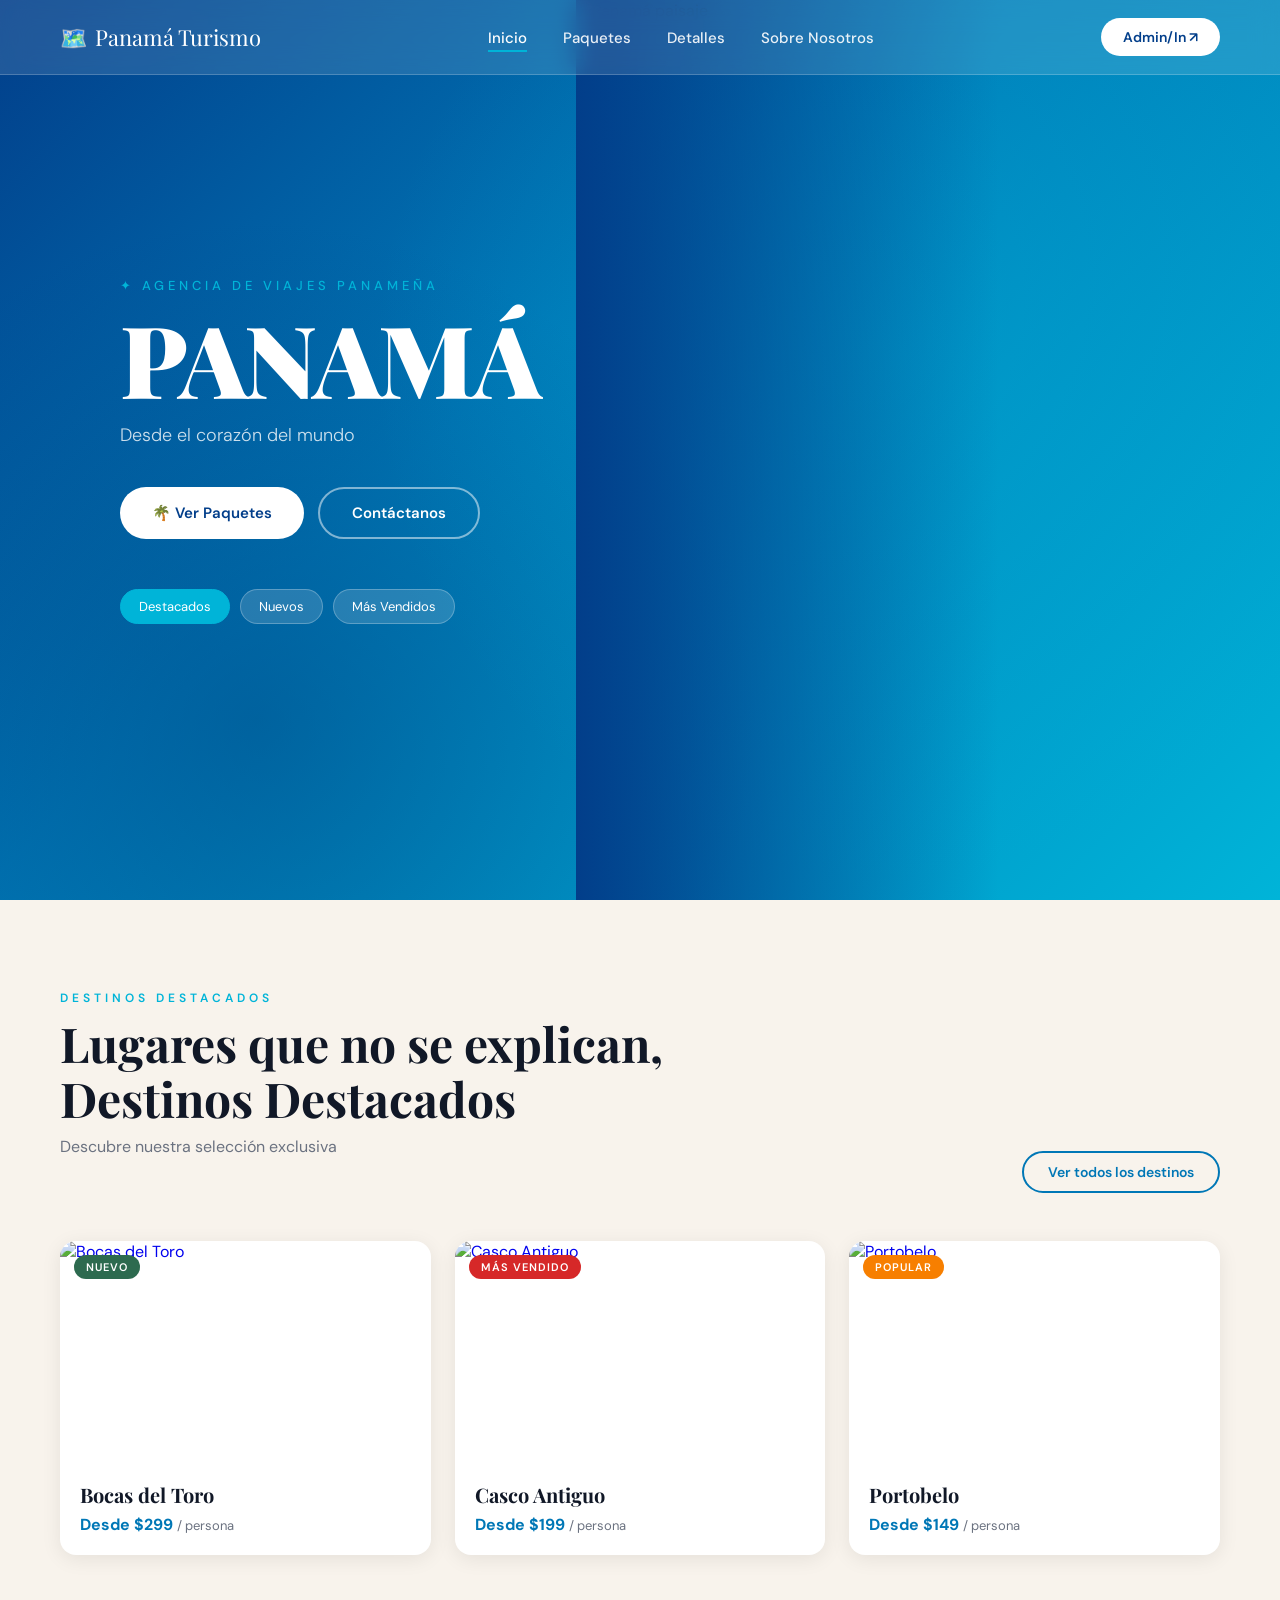
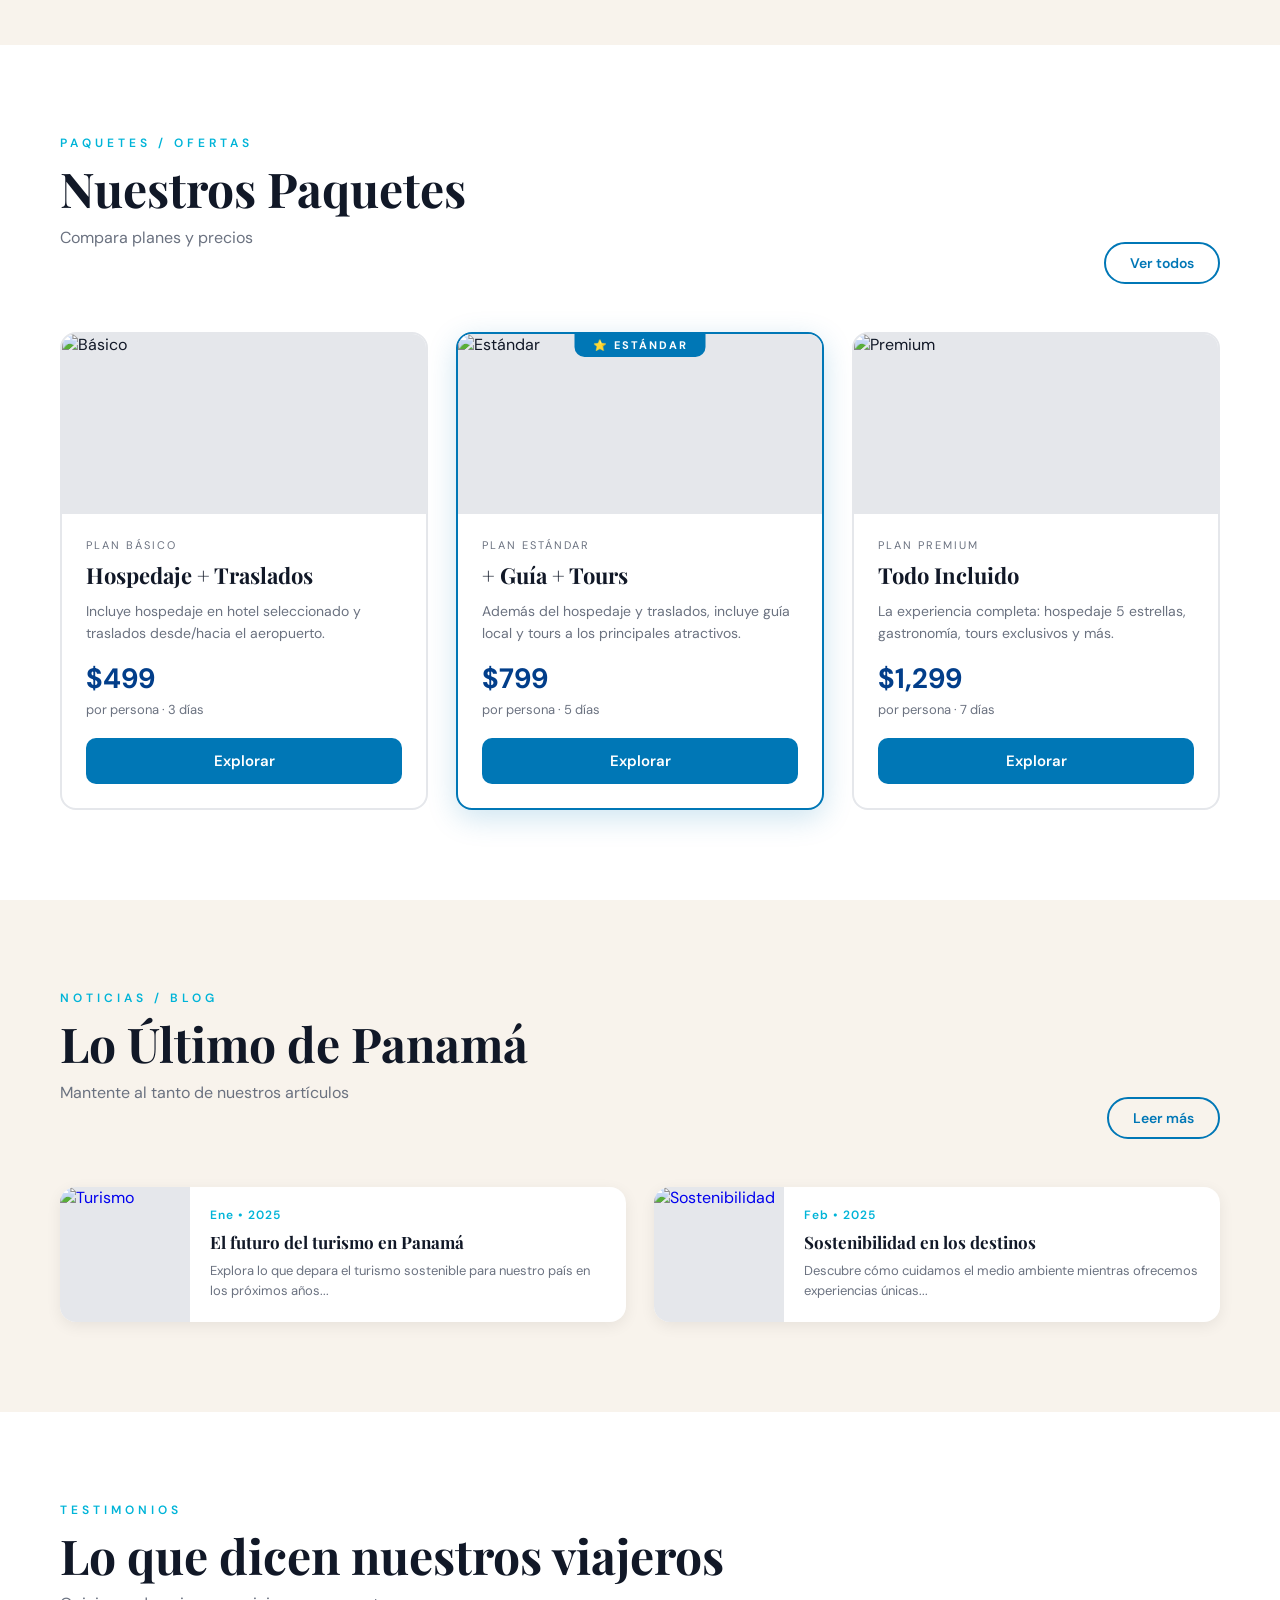
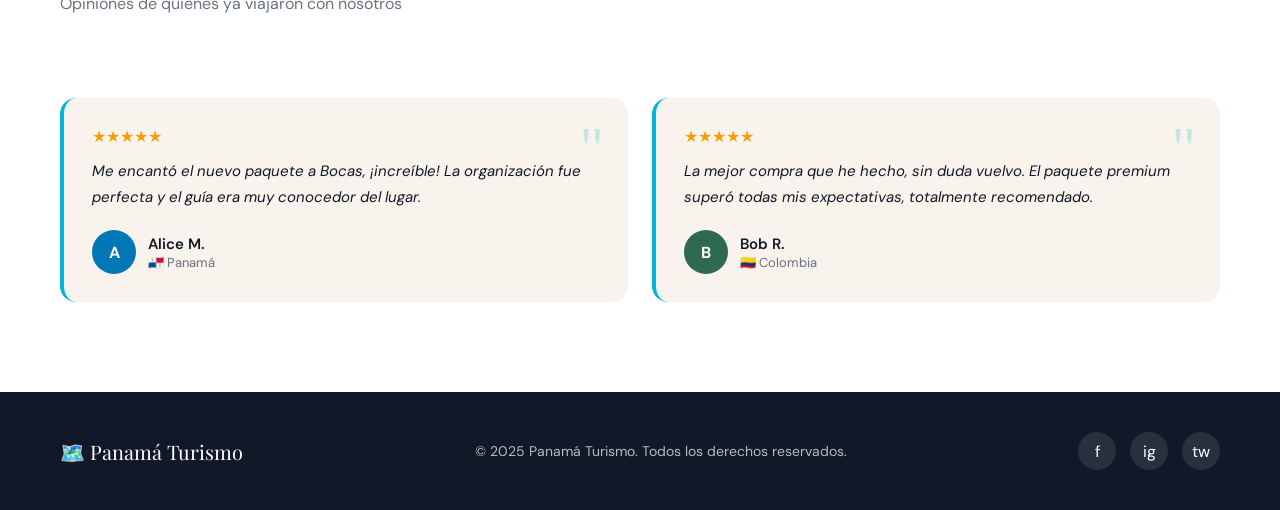
==== index.html @ c40d99a5 "Cambios en navbar, footer y estilos generales" ====
<!DOCTYPE html>
<html lang="es">
<head>
    <meta charset="UTF-8">
    <meta name="viewport" content="width=device-width, initial-scale=1.0">
    <title>Panamá Turismo – Desde el corazón del mundo</title>
   
    <link rel="preconnect" href="https://fonts.googleapis.com">
    <link href="https://fonts.googleapis.com/css2?family=Playfair+Display:wght@700;900&family=DM+Sans:wght@300;400;500;600&display=swap" rel="stylesheet">
    <link rel="stylesheet" href="css/index.css">
</head>
<body>

<!-- ══════════════ NAVBAR ══════════════ -->
<nav id="navbar">
    <a href="index.html" class="nav-logo">
        <span>🗺️</span> Panamá Turismo
    </a>
    <ul class="nav-links">
        <li><a href="index.html" class="active">Inicio</a></li>
        <li><a href="paquetes.html">Paquetes</a></li>
        <li><a href="detalle.html">Detalles</a></li>
        <li><a href="contacto.html">Sobre Nosotros</a></li>
    </ul>
    <a href="admin.html" class="nav-admin">Admin/In ↗</a>
</nav>

<!-- ══════════════ HERO ══════════════ -->
<section id="inicio">
    <div class="hero-bg"></div>
    <div class="hero-img-wrap">
        <img src="https://images.unsplash.com/photo-1506905925346-21bda4d32df4?w=1200&q=80" alt="Panamá paisaje">
    </div>
    <div class="hero-content">
        <p class="hero-eyebrow">✦ Agencia de viajes panameña</p>
        <h1 class="hero-title">PANAMÁ</h1>
        <p class="hero-subtitle">Desde el corazón del mundo</p>
        <div class="hero-btns">
            <a href="paquetes.html" class="btn-primary">🌴 Ver Paquetes</a>
            <a href="contacto.html" class="btn-outline">Contáctanos</a>
        </div>
        <div class="hero-tags">
            <span class="hero-tag active">Destacados</span>
            <span class="hero-tag">Nuevos</span>
            <span class="hero-tag">Más Vendidos</span>
        </div>
    </div>
</section>

<!-- ══════════════ DESTINOS DESTACADOS ══════════════ -->
<section id="destinos">
    <div class="section-header">
        <div>
            <p class="section-eyebrow">Destinos Destacados</p>
            <h2 class="section-title">Lugares que no se explican,<br>Destinos Destacados</h2>
            <p class="section-sub">Descubre nuestra selección exclusiva</p>
        </div>
        <a href="paquetes.html" class="btn-ver-todos">Ver todos los destinos</a>
    </div>
    <div class="destinos-grid">
        <a href="paquetes.html" class="destino-card">
            <div class="destino-img">
                <img src="https://images.unsplash.com/photo-1544735716-392fe2489ffa?w=600&q=80" alt="Bocas del Toro">
                <span class="destino-badge nuevo">Nuevo</span>
            </div>
            <div class="destino-info">
                <h3>Bocas del Toro</h3>
                <p class="destino-precio">Desde $299 <span>/ persona</span></p>
            </div>
        </a>
        <a href="paquetes.html" class="destino-card">
            <div class="destino-img">
                <img src="https://images.unsplash.com/photo-1504214208698-ea1916a2195a?w=600&q=80" alt="Casco Antiguo">
                <span class="destino-badge vendido">Más Vendido</span>
            </div>
            <div class="destino-info">
                <h3>Casco Antiguo</h3>
                <p class="destino-precio">Desde $199 <span>/ persona</span></p>
            </div>
        </a>
        <a href="paquetes.html" class="destino-card">
            <div class="destino-img">
                <img src="https://images.unsplash.com/photo-1519451241324-20b4ea2c4220?w=600&q=80" alt="Portobelo">
                <span class="destino-badge popular">Popular</span>
            </div>
            <div class="destino-info">
                <h3>Portobelo</h3>
                <p class="destino-precio">Desde $149 <span>/ persona</span></p>
            </div>
        </a>
    </div>
</section>

<!-- ══════════════ PAQUETES / OFERTAS ══════════════ -->
<section id="paquetes">
    <div class="section-header">
        <div>
            <p class="section-eyebrow">Paquetes / Ofertas</p>
            <h2 class="section-title">Nuestros Paquetes</h2>
            <p class="section-sub">Compara planes y precios</p>
        </div>
        <a href="paquetes.html" class="btn-ver-todos">Ver todos</a>
    </div>
    <div class="paquetes-grid">
        <div class="paquete-card">
            <div class="paquete-foto">
                <img src="https://images.unsplash.com/photo-1520250497591-112f2f40a3f4?w=600&q=80" alt="Básico">
            </div>
            <div class="paquete-body">
                <p class="paquete-tipo">Plan Básico</p>
                <h3 class="paquete-nombre">Hospedaje + Traslados</h3>
                <p class="paquete-desc">Incluye hospedaje en hotel seleccionado y traslados desde/hacia el aeropuerto.</p>
                <p class="paquete-precio">$499</p>
                <p class="paquete-precio-sub">por persona · 3 días</p>
                <a href="paquetes.html" class="btn-paquete">Explorar</a>
            </div>
        </div>
        <div class="paquete-card destacado">
            <span class="paquete-label">⭐ Estándar</span>
            <div class="paquete-foto">
                <img src="https://images.unsplash.com/photo-1551918120-9739cb430c6d?w=600&q=80" alt="Estándar">
            </div>
            <div class="paquete-body">
                <p class="paquete-tipo">Plan Estándar</p>
                <h3 class="paquete-nombre">+ Guía + Tours</h3>
                <p class="paquete-desc">Además del hospedaje y traslados, incluye guía local y tours a los principales atractivos.</p>
                <p class="paquete-precio">$799</p>
                <p class="paquete-precio-sub">por persona · 5 días</p>
                <a href="paquetes.html" class="btn-paquete">Explorar</a>
            </div>
        </div>
        <div class="paquete-card">
            <div class="paquete-foto">
                <img src="https://images.unsplash.com/photo-1566073771259-6a8506099945?w=600&q=80" alt="Premium">
            </div>
            <div class="paquete-body">
                <p class="paquete-tipo">Plan Premium</p>
                <h3 class="paquete-nombre">Todo Incluido</h3>
                <p class="paquete-desc">La experiencia completa: hospedaje 5 estrellas, gastronomía, tours exclusivos y más.</p>
                <p class="paquete-precio">$1,299</p>
                <p class="paquete-precio-sub">por persona · 7 días</p>
                <a href="paquetes.html" class="btn-paquete">Explorar</a>
            </div>
        </div>
    </div>
</section>

<!-- ══════════════ BLOG / NOTICIAS ══════════════ -->
<section id="blog">
    <div class="section-header">
        <div>
            <p class="section-eyebrow">Noticias / Blog</p>
            <h2 class="section-title">Lo Último de Panamá</h2>
            <p class="section-sub">Mantente al tanto de nuestros artículos</p>
        </div>
        <a href="#" class="btn-ver-todos">Leer más</a>
    </div>
    <div class="blog-grid">
        <a href="#" class="blog-card">
            <div class="blog-img">
                <img src="https://images.unsplash.com/photo-1488085061387-422e29b40080?w=300&q=80" alt="Turismo">
            </div>
            <div class="blog-body">
                <p class="blog-fecha">Ene • 2025</p>
                <h3 class="blog-titulo">El futuro del turismo en Panamá</h3>
                <p class="blog-extracto">Explora lo que depara el turismo sostenible para nuestro país en los próximos años...</p>
            </div>
        </a>
        <a href="#" class="blog-card">
            <div class="blog-img">
                <img src="https://images.unsplash.com/photo-1441974231531-c6227db76b6e?w=300&q=80" alt="Sostenibilidad">
            </div>
            <div class="blog-body">
                <p class="blog-fecha">Feb • 2025</p>
                <h3 class="blog-titulo">Sostenibilidad en los destinos</h3>
                <p class="blog-extracto">Descubre cómo cuidamos el medio ambiente mientras ofrecemos experiencias únicas...</p>
            </div>
        </a>
    </div>
</section>

<!-- ══════════════ TESTIMONIOS ══════════════ -->
<section id="testimonios">
    <div class="section-header">
        <div>
            <p class="section-eyebrow">Testimonios</p>
            <h2 class="section-title">Lo que dicen nuestros viajeros</h2>
            <p class="section-sub">Opiniones de quienes ya viajaron con nosotros</p>
        </div>
    </div>
    <div class="testi-grid">
        <div class="testi-card">
            <span class="testi-quote">"</span>
            <p class="testi-stars">★★★★★</p>
            <p class="testi-texto">Me encantó el nuevo paquete a Bocas, ¡increíble! La organización fue perfecta y el guía era muy conocedor del lugar.</p>
            <div class="testi-autor">
                <div class="testi-avatar">A</div>
                <div>
                    <p class="testi-nombre">Alice M.</p>
                    <p class="testi-pais">🇵🇦 Panamá</p>
                </div>
            </div>
        </div>
        <div class="testi-card">
            <span class="testi-quote">"</span>
            <p class="testi-stars">★★★★★</p>
            <p class="testi-texto">La mejor compra que he hecho, sin duda vuelvo. El paquete premium superó todas mis expectativas, totalmente recomendado.</p>
            <div class="testi-autor">
                <div class="testi-avatar" style="background:var(--verde)">B</div>
                <div>
                    <p class="testi-nombre">Bob R.</p>
                    <p class="testi-pais">🇨🇴 Colombia</p>
                </div>
            </div>
        </div>
    </div>
</section>

<!-- ══════════════ FOOTER ══════════════ -->
<footer>
    <div class="footer-logo">🗺️ Panamá Turismo</div>
    <p class="footer-copy">© 2025 Panamá Turismo. Todos los derechos reservados.</p>
    <div class="footer-social">
        <a href="#" title="Facebook">f</a>
        <a href="#" title="Instagram">ig</a>
        <a href="#" title="Twitter">tw</a>
    </div>
</footer>

<!-- JS al final del body -->
<script src="js/index.js"></script>

</body>
</html>
---- css/index.css ----
/* ═══════════════════════════════════════
   index.css — Estilos página principal
   Archivo: css/index.css
═══════════════════════════════════════ */

/* ── Variables globales ── */
:root {
    --azul:        #0077B6;
    --azul-oscuro: #023E8A;
    --turquesa:    #00B4D8;
    --arena:       #F8F3EC;
    --blanco:      #FFFFFF;
    --gris:        #6B7280;
    --negro:       #111827;
    --verde:       #2D6A4F;
}

/* ── Reset ── */
* {
    margin: 0;
    padding: 0;
    box-sizing: border-box;
}

html {
    scroll-behavior: smooth;
}

body {
    font-family: 'DM Sans', sans-serif;
    background: var(--blanco);
    color: var(--negro);
    overflow-x: hidden;
}

/* ════════════════════════════════
   NAVBAR
════════════════════════════════ */
nav {
    position: fixed;
    top: 0; left: 0; right: 0;
    z-index: 100;
    display: flex;
    align-items: center;
    justify-content: space-between;
    padding: 18px 60px;
    background: rgba(255, 255, 255, 0.12);
    backdrop-filter: blur(14px);
    -webkit-backdrop-filter: blur(14px);
    border-bottom: 1px solid rgba(255, 255, 255, 0.2);
    transition: background 0.3s, border-color 0.3s, box-shadow 0.3s;
}

nav.scrolled {
    background: rgba(255, 255, 255, 0.95);
    border-bottom: 1px solid #e5e7eb;
    box-shadow: 0 2px 20px rgba(0, 0, 0, 0.08);
}

nav.scrolled .nav-logo,
nav.scrolled .nav-links a {
    color: var(--negro);
}

nav.scrolled .nav-admin {
    background: var(--azul);
    color: white;
}

.nav-logo {
    font-family: 'Playfair Display', serif;
    font-size: 22px;
    color: white;
    text-decoration: none;
    display: flex;
    align-items: center;
    gap: 8px;
}

.nav-links {
    display: flex;
    gap: 36px;
    list-style: none;
}

.nav-links a {
    text-decoration: none;
    color: rgba(255, 255, 255, 0.9);
    font-size: 15px;
    font-weight: 500;
    transition: color 0.2s;
}

.nav-links a:hover {
    color: white;
}

.nav-links a.active {
    color: white;
    border-bottom: 2px solid var(--turquesa);
    padding-bottom: 2px;
}

.nav-admin {
    background: white;
    color: var(--azul-oscuro);
    border: none;
    padding: 10px 22px;
    border-radius: 25px;
    font-size: 14px;
    font-weight: 600;
    cursor: pointer;
    transition: all 0.3s;
    text-decoration: none;
    display: flex;
    align-items: center;
    gap: 6px;
}

.nav-admin:hover {
    background: var(--turquesa);
    color: white;
    transform: translateY(-1px);
}

/* ════════════════════════════════
   HERO
════════════════════════════════ */
#inicio {
    position: relative;
    min-height: 100vh;
    display: flex;
    align-items: center;
    overflow: hidden;
}

.hero-bg {
    position: absolute;
    inset: 0;
    background: linear-gradient(135deg, #023E8A 0%, #0077B6 40%, #00B4D8 100%);
}

.hero-bg::after {
    content: '';
    position: absolute;
    inset: 0;
    background-image:
        radial-gradient(circle at 70% 40%, rgba(0, 180, 216, 0.3) 0%, transparent 50%),
        radial-gradient(circle at 20% 80%, rgba(0, 60, 120, 0.4) 0%, transparent 40%);
}

.hero-img-wrap {
    position: absolute;
    right: 0; top: 0; bottom: 0;
    width: 55%;
    overflow: hidden;
}

.hero-img-wrap img {
    width: 100%;
    height: 100%;
    object-fit: cover;
    opacity: 0.55;
}

.hero-img-wrap::before {
    content: '';
    position: absolute;
    inset: 0;
    background: linear-gradient(to right, #023E8A 0%, transparent 60%);
    z-index: 1;
}

.hero-content {
    position: relative;
    z-index: 2;
    padding: 0 60px;
    max-width: 600px;
    animation: fadeUp 0.9s ease both;
}

@keyframes fadeUp {
    from { opacity: 0; transform: translateY(30px); }
    to   { opacity: 1; transform: translateY(0); }
}

.hero-eyebrow {
    font-size: 13px;
    letter-spacing: 4px;
    text-transform: uppercase;
    color: var(--turquesa);
    margin-bottom: 16px;
    font-weight: 500;
}

.hero-title {
    font-family: 'Playfair Display', serif;
    font-size: clamp(64px, 8vw, 100px);
    font-weight: 900;
    color: white;
    line-height: 0.95;
    margin-bottom: 18px;
    letter-spacing: -2px;
}

.hero-subtitle {
    font-size: 18px;
    color: rgba(255, 255, 255, 0.8);
    margin-bottom: 40px;
    font-weight: 300;
}

.hero-btns {
    display: flex;
    gap: 14px;
    flex-wrap: wrap;
    margin-bottom: 50px;
}

.btn-primary {
    background: white;
    color: var(--azul-oscuro);
    padding: 14px 32px;
    border-radius: 30px;
    font-size: 15px;
    font-weight: 600;
    text-decoration: none;
    border: none;
    cursor: pointer;
    transition: all 0.3s;
    display: inline-flex;
    align-items: center;
    gap: 8px;
}

.btn-primary:hover {
    background: var(--turquesa);
    color: white;
    transform: translateY(-2px);
    box-shadow: 0 8px 25px rgba(0, 180, 216, 0.4);
}

.btn-outline {
    background: transparent;
    color: white;
    padding: 14px 32px;
    border-radius: 30px;
    font-size: 15px;
    font-weight: 600;
    text-decoration: none;
    border: 2px solid rgba(255, 255, 255, 0.5);
    cursor: pointer;
    transition: all 0.3s;
}

.btn-outline:hover {
    border-color: white;
    background: rgba(255, 255, 255, 0.1);
}

.hero-tags {
    display: flex;
    gap: 10px;
    flex-wrap: wrap;
}

.hero-tag {
    background: rgba(255, 255, 255, 0.15);
    border: 1px solid rgba(255, 255, 255, 0.25);
    color: white;
    padding: 8px 18px;
    border-radius: 20px;
    font-size: 13px;
    cursor: pointer;
    transition: all 0.2s;
    backdrop-filter: blur(6px);
}

.hero-tag:hover,
.hero-tag.active {
    background: var(--turquesa);
    border-color: var(--turquesa);
}

/* ════════════════════════════════
   SECCIONES — ESTILOS COMUNES
════════════════════════════════ */
section {
    padding: 90px 60px;
}

.section-eyebrow {
    font-size: 12px;
    letter-spacing: 4px;
    text-transform: uppercase;
    color: var(--turquesa);
    font-weight: 600;
    margin-bottom: 10px;
}

.section-title {
    font-family: 'Playfair Display', serif;
    font-size: clamp(32px, 4vw, 48px);
    font-weight: 700;
    color: var(--negro);
    margin-bottom: 10px;
    line-height: 1.15;
}

.section-sub {
    color: var(--gris);
    font-size: 16px;
    margin-bottom: 36px;
}

.section-header {
    display: flex;
    align-items: flex-end;
    justify-content: space-between;
    margin-bottom: 48px;
}

.btn-ver-todos {
    background: transparent;
    border: 2px solid var(--azul);
    color: var(--azul);
    padding: 10px 24px;
    border-radius: 25px;
    font-size: 14px;
    font-weight: 600;
    cursor: pointer;
    text-decoration: none;
    transition: all 0.3s;
    white-space: nowrap;
}

.btn-ver-todos:hover {
    background: var(--azul);
    color: white;
}

/* ════════════════════════════════
   DESTINOS DESTACADOS
════════════════════════════════ */
#destinos {
    background: var(--arena);
}

.destinos-grid {
    display: grid;
    grid-template-columns: repeat(3, 1fr);
    gap: 24px;
}

.destino-card {
    border-radius: 16px;
    overflow: hidden;
    background: white;
    box-shadow: 0 4px 20px rgba(0, 0, 0, 0.08);
    transition: transform 0.3s, box-shadow 0.3s;
    cursor: pointer;
    text-decoration: none;
    display: block;
}

.destino-card:hover {
    transform: translateY(-8px);
    box-shadow: 0 16px 40px rgba(0, 0, 0, 0.15);
}

.destino-img {
    position: relative;
    height: 220px;
    overflow: hidden;
}

.destino-img img {
    width: 100%;
    height: 100%;
    object-fit: cover;
    transition: transform 0.4s;
}

.destino-card:hover .destino-img img {
    transform: scale(1.08);
}

.destino-badge {
    position: absolute;
    top: 14px; left: 14px;
    color: white;
    font-size: 11px;
    font-weight: 600;
    padding: 5px 12px;
    border-radius: 20px;
    letter-spacing: 1px;
    text-transform: uppercase;
}

.destino-badge.nuevo   { background: var(--verde); }
.destino-badge.vendido { background: #D62828; }
.destino-badge.popular { background: #F77F00; }

.destino-info {
    padding: 20px;
}

.destino-info h3 {
    font-family: 'Playfair Display', serif;
    font-size: 20px;
    color: var(--negro);
    margin-bottom: 6px;
}

.destino-precio {
    color: var(--azul);
    font-weight: 700;
    font-size: 16px;
}

.destino-precio span {
    color: var(--gris);
    font-weight: 400;
    font-size: 13px;
}

/* ════════════════════════════════
   PAQUETES / OFERTAS
════════════════════════════════ */
#paquetes {
    background: white;
}

.paquetes-grid {
    display: grid;
    grid-template-columns: repeat(3, 1fr);
    gap: 28px;
}

.paquete-card {
    border-radius: 16px;
    overflow: hidden;
    border: 2px solid #e5e7eb;
    transition: all 0.3s;
    cursor: pointer;
    position: relative;
}

.paquete-card:hover {
    border-color: var(--turquesa);
    box-shadow: 0 12px 35px rgba(0, 119, 182, 0.15);
    transform: translateY(-4px);
}

.paquete-card.destacado {
    border-color: var(--azul);
    box-shadow: 0 8px 30px rgba(0, 119, 182, 0.2);
}

.paquete-label {
    position: absolute;
    top: -1px; left: 50%;
    transform: translateX(-50%);
    background: var(--azul);
    color: white;
    font-size: 11px;
    font-weight: 700;
    letter-spacing: 2px;
    text-transform: uppercase;
    padding: 5px 18px;
    border-radius: 0 0 10px 10px;
}

.paquete-foto {
    height: 180px;
    overflow: hidden;
    background: #e5e7eb;
}

.paquete-foto img {
    width: 100%;
    height: 100%;
    object-fit: cover;
}

.paquete-body {
    padding: 24px;
}

.paquete-tipo {
    font-size: 11px;
    letter-spacing: 2px;
    text-transform: uppercase;
    color: var(--gris);
    margin-bottom: 8px;
}

.paquete-nombre {
    font-family: 'Playfair Display', serif;
    font-size: 22px;
    margin-bottom: 10px;
}

.paquete-desc {
    font-size: 14px;
    color: var(--gris);
    line-height: 1.6;
    margin-bottom: 16px;
}

.paquete-precio {
    font-size: 28px;
    font-weight: 700;
    color: var(--azul-oscuro);
    margin-bottom: 4px;
}

.paquete-precio-sub {
    font-size: 13px;
    color: var(--gris);
    margin-bottom: 20px;
}

.btn-paquete {
    width: 100%;
    padding: 13px;
    background: var(--azul);
    color: white;
    border: none;
    border-radius: 10px;
    font-size: 15px;
    font-weight: 600;
    cursor: pointer;
    transition: background 0.3s;
    text-decoration: none;
    display: block;
    text-align: center;
}

.btn-paquete:hover {
    background: var(--azul-oscuro);
}

/* ════════════════════════════════
   BLOG / NOTICIAS
════════════════════════════════ */
#blog {
    background: var(--arena);
}

.blog-grid {
    display: grid;
    grid-template-columns: 1fr 1fr;
    gap: 28px;
}

.blog-card {
    background: white;
    border-radius: 16px;
    overflow: hidden;
    display: flex;
    box-shadow: 0 4px 15px rgba(0, 0, 0, 0.07);
    transition: transform 0.3s, box-shadow 0.3s;
    cursor: pointer;
    text-decoration: none;
}

.blog-card:hover {
    transform: translateY(-5px);
    box-shadow: 0 12px 30px rgba(0, 0, 0, 0.12);
}

.blog-img {
    width: 130px;
    flex-shrink: 0;
    background: #e5e7eb;
    overflow: hidden;
}

.blog-img img {
    width: 100%;
    height: 100%;
    object-fit: cover;
}

.blog-body {
    padding: 20px;
}

.blog-fecha {
    font-size: 12px;
    color: var(--turquesa);
    font-weight: 600;
    letter-spacing: 1px;
    margin-bottom: 8px;
}

.blog-titulo {
    font-family: 'Playfair Display', serif;
    font-size: 17px;
    color: var(--negro);
    margin-bottom: 8px;
    line-height: 1.3;
}

.blog-extracto {
    font-size: 13px;
    color: var(--gris);
    line-height: 1.6;
}

/* ════════════════════════════════
   TESTIMONIOS
════════════════════════════════ */
#testimonios {
    background: white;
}

.testi-grid {
    display: grid;
    grid-template-columns: 1fr 1fr;
    gap: 24px;
}

.testi-card {
    background: var(--arena);
    border-radius: 16px;
    padding: 28px;
    position: relative;
    border-left: 4px solid var(--turquesa);
}

.testi-quote {
    position: absolute;
    top: 20px; right: 24px;
    font-size: 60px;
    color: var(--turquesa);
    opacity: 0.2;
    font-family: Georgia, serif;
    line-height: 1;
}

.testi-stars {
    color: #F59E0B;
    font-size: 16px;
    margin-bottom: 12px;
}

.testi-texto {
    font-size: 15px;
    color: var(--negro);
    line-height: 1.7;
    margin-bottom: 20px;
    font-style: italic;
}

.testi-autor {
    display: flex;
    align-items: center;
    gap: 12px;
}

.testi-avatar {
    width: 44px;
    height: 44px;
    border-radius: 50%;
    background: var(--azul);
    color: white;
    display: flex;
    align-items: center;
    justify-content: center;
    font-weight: 700;
    font-size: 16px;
    flex-shrink: 0;
}

.testi-nombre {
    font-weight: 600;
    font-size: 15px;
}

.testi-pais {
    font-size: 13px;
    color: var(--gris);
}

/* ════════════════════════════════
   FOOTER
════════════════════════════════ */
footer {
    background: var(--negro);
    color: rgba(255, 255, 255, 0.7);
    padding: 40px 60px;
    display: flex;
    align-items: center;
    justify-content: space-between;
}

.footer-logo {
    font-family: 'Playfair Display', serif;
    font-size: 20px;
    color: white;
}

.footer-copy {
    font-size: 14px;
}

.footer-social {
    display: flex;
    gap: 14px;
}

.footer-social a {
    width: 38px;
    height: 38px;
    border-radius: 50%;
    background: rgba(255, 255, 255, 0.1);
    color: white;
    display: flex;
    align-items: center;
    justify-content: center;
    text-decoration: none;
    font-size: 16px;
    transition: background 0.3s;
}

.footer-social a:hover {
    background: var(--turquesa);
}

/* ════════════════════════════════
   RESPONSIVE — MÓVIL
════════════════════════════════ */
@media (max-width: 900px) {
    nav { padding: 16px 24px; }
    .nav-links { display: none; }
    section { padding: 60px 24px; }
    .hero-content { padding: 0 24px; }
    .hero-img-wrap { width: 100%; opacity: 0.3; }
    .destinos-grid,
    .paquetes-grid,
    .testi-grid { grid-template-columns: 1fr; }
    .blog-grid { grid-template-columns: 1fr; }
    .section-header { flex-direction: column; align-items: flex-start; gap: 16px; }
    footer { flex-direction: column; gap: 20px; text-align: center; }
}
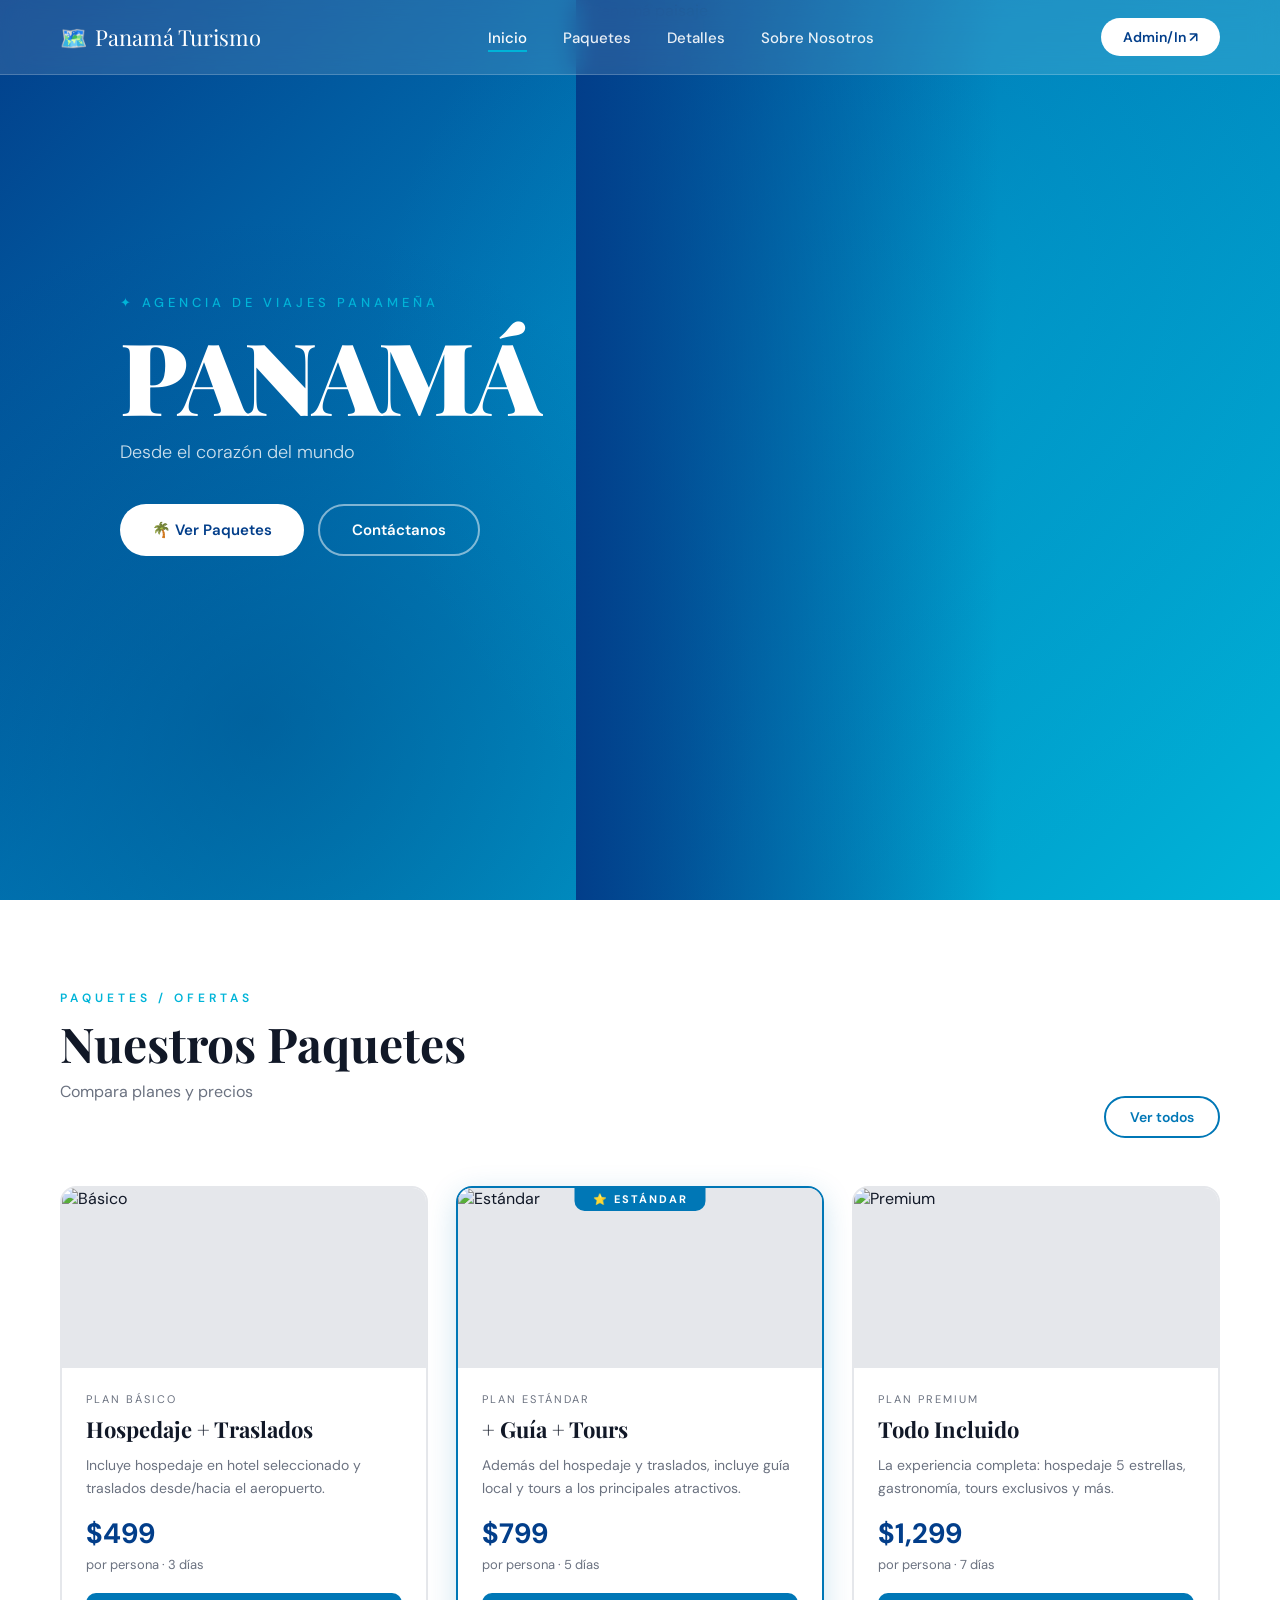
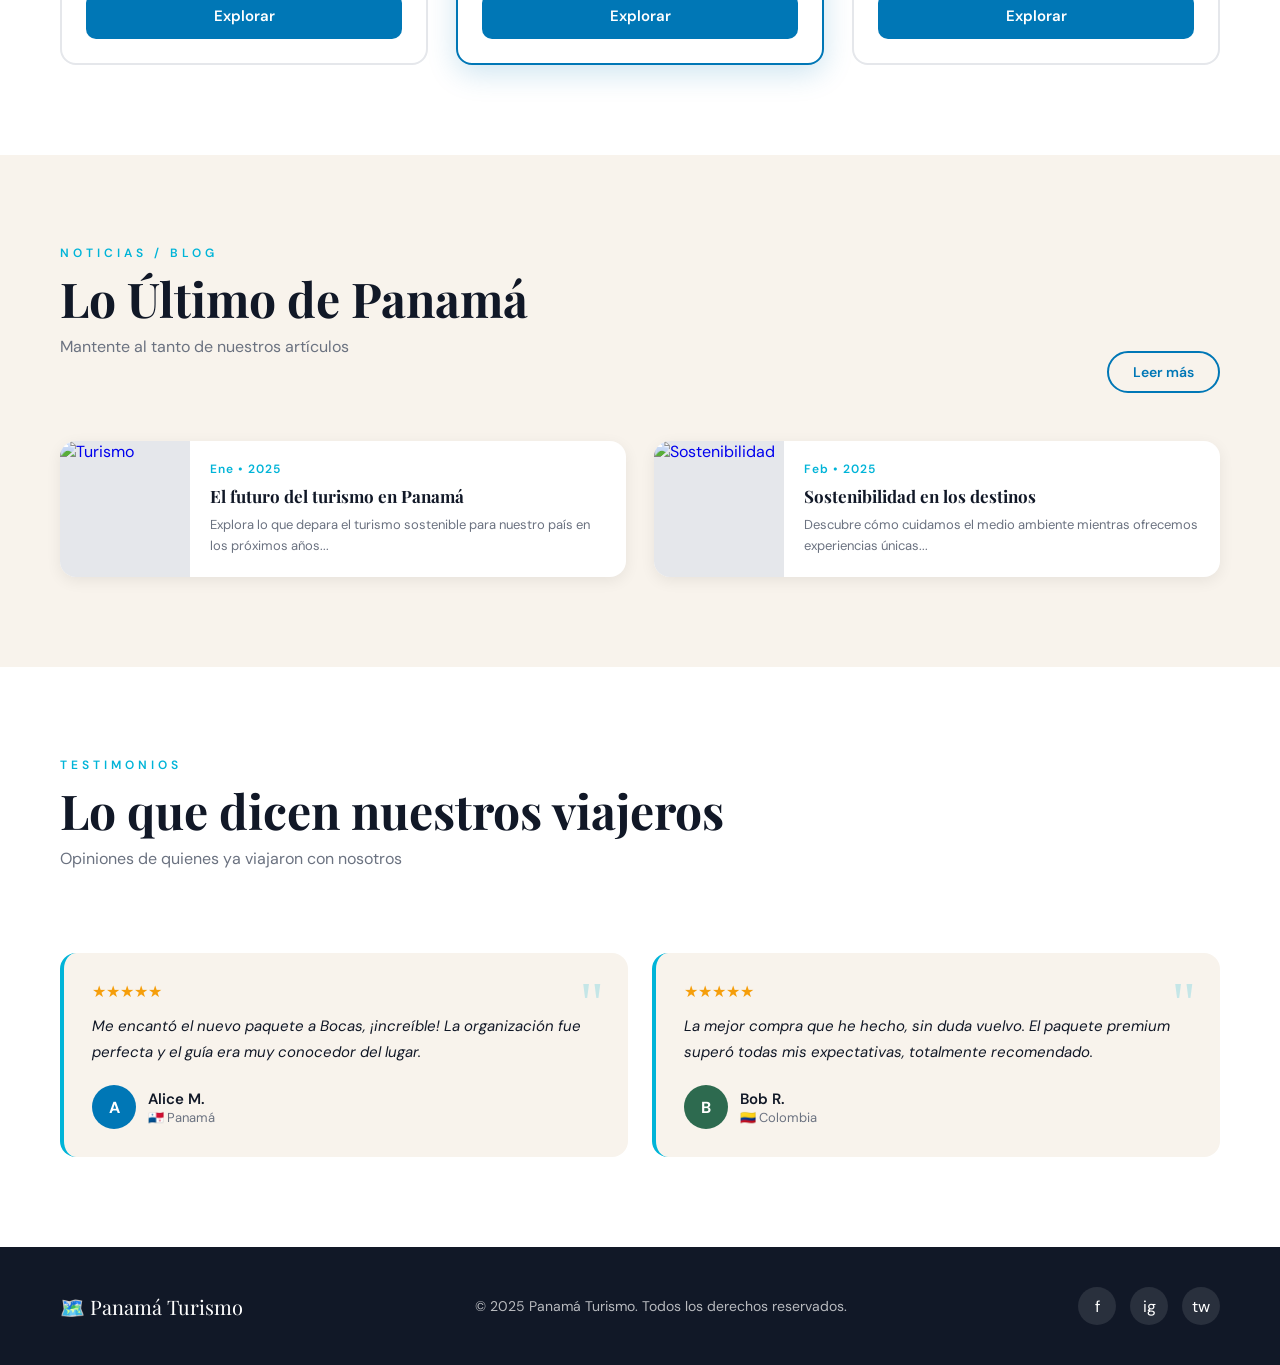
==== commit 97a3f9c9: "Agregué los nav y quite en el index lo de dest" ====
--- a/index.html
+++ b/index.html
@@ -39,55 +39,6 @@
             <a href="paquetes.html" class="btn-primary">🌴 Ver Paquetes</a>
             <a href="contacto.html" class="btn-outline">Contáctanos</a>
         </div>
-        <div class="hero-tags">
-            <span class="hero-tag active">Destacados</span>
-            <span class="hero-tag">Nuevos</span>
-            <span class="hero-tag">Más Vendidos</span>
-        </div>
-    </div>
-</section>
-
-<!-- ══════════════ DESTINOS DESTACADOS ══════════════ -->
-<section id="destinos">
-    <div class="section-header">
-        <div>
-            <p class="section-eyebrow">Destinos Destacados</p>
-            <h2 class="section-title">Lugares que no se explican,<br>Destinos Destacados</h2>
-            <p class="section-sub">Descubre nuestra selección exclusiva</p>
-        </div>
-        <a href="paquetes.html" class="btn-ver-todos">Ver todos los destinos</a>
-    </div>
-    <div class="destinos-grid">
-        <a href="paquetes.html" class="destino-card">
-            <div class="destino-img">
-                <img src="https://images.unsplash.com/photo-1544735716-392fe2489ffa?w=600&q=80" alt="Bocas del Toro">
-                <span class="destino-badge nuevo">Nuevo</span>
-            </div>
-            <div class="destino-info">
-                <h3>Bocas del Toro</h3>
-                <p class="destino-precio">Desde $299 <span>/ persona</span></p>
-            </div>
-        </a>
-        <a href="paquetes.html" class="destino-card">
-            <div class="destino-img">
-                <img src="https://images.unsplash.com/photo-1504214208698-ea1916a2195a?w=600&q=80" alt="Casco Antiguo">
-                <span class="destino-badge vendido">Más Vendido</span>
-            </div>
-            <div class="destino-info">
-                <h3>Casco Antiguo</h3>
-                <p class="destino-precio">Desde $199 <span>/ persona</span></p>
-            </div>
-        </a>
-        <a href="paquetes.html" class="destino-card">
-            <div class="destino-img">
-                <img src="https://images.unsplash.com/photo-1519451241324-20b4ea2c4220?w=600&q=80" alt="Portobelo">
-                <span class="destino-badge popular">Popular</span>
-            </div>
-            <div class="destino-info">
-                <h3>Portobelo</h3>
-                <p class="destino-precio">Desde $149 <span>/ persona</span></p>
-            </div>
-        </a>
     </div>
 </section>
 
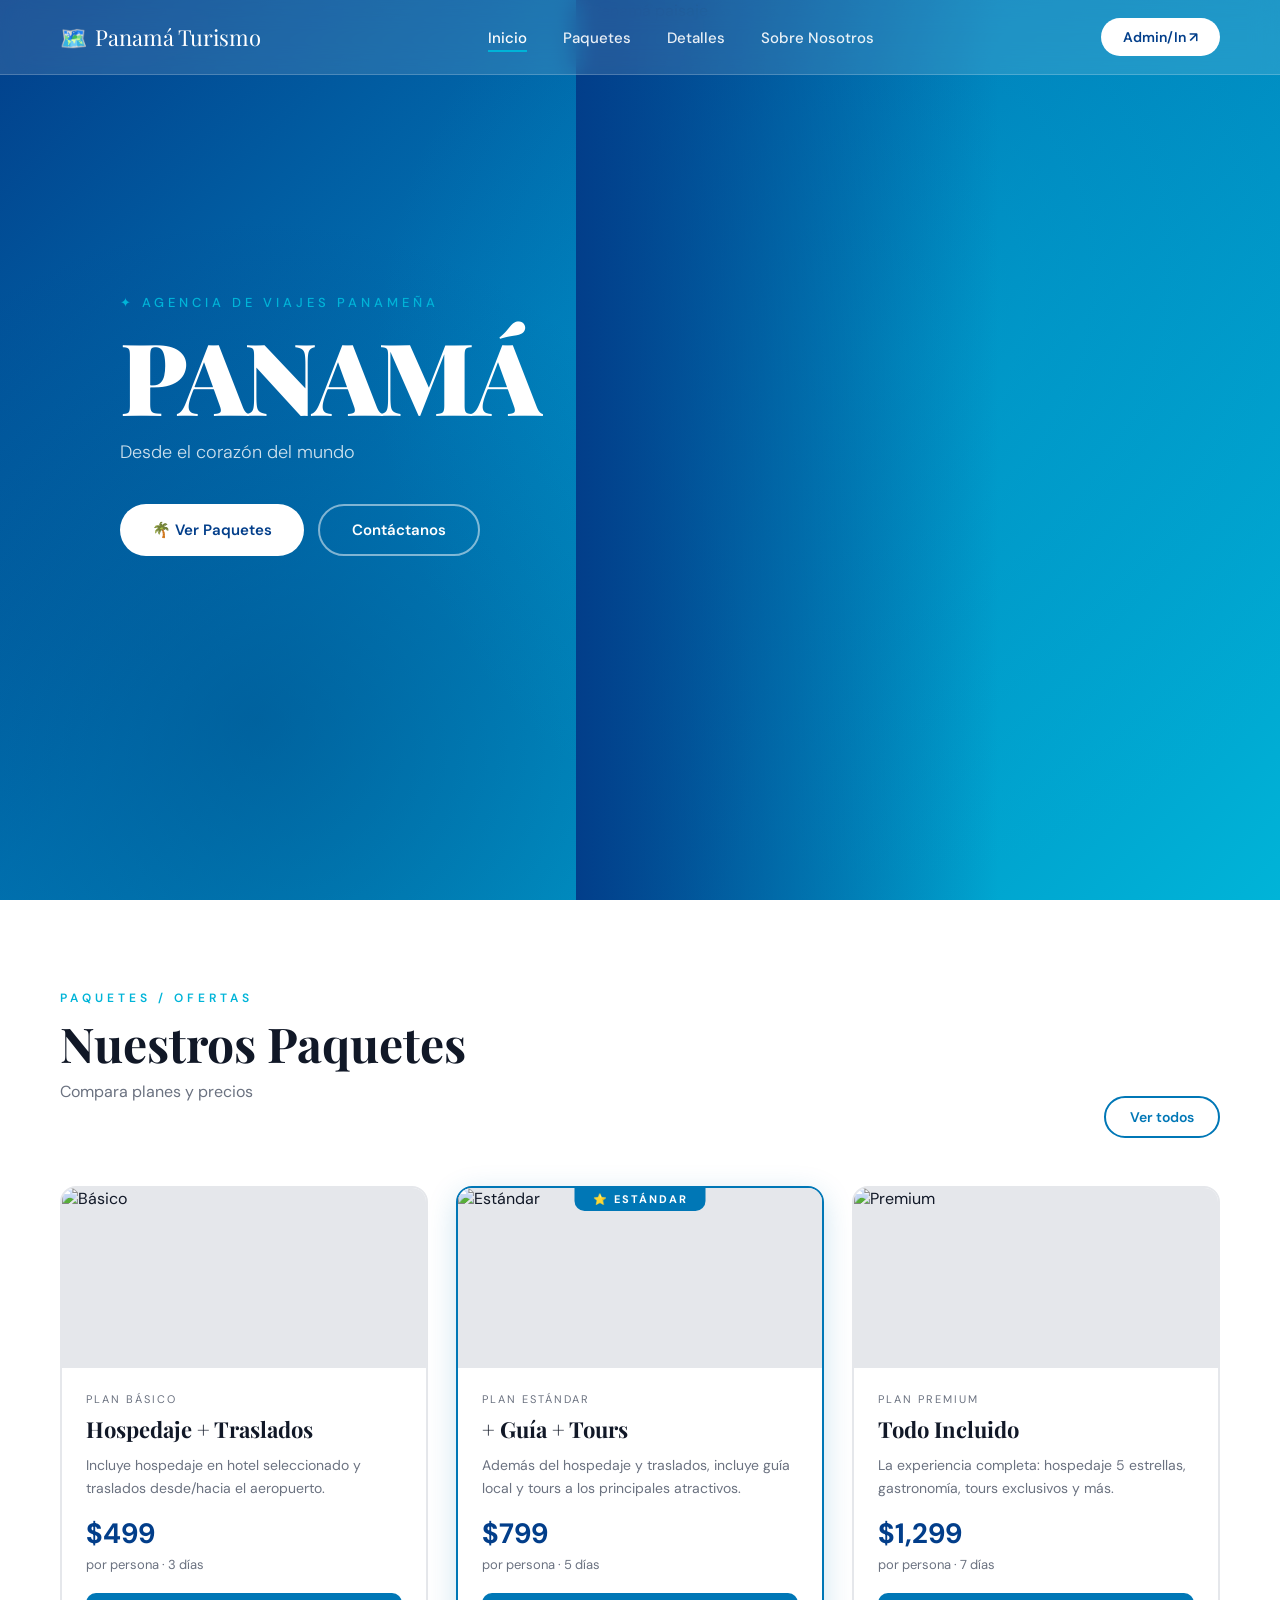
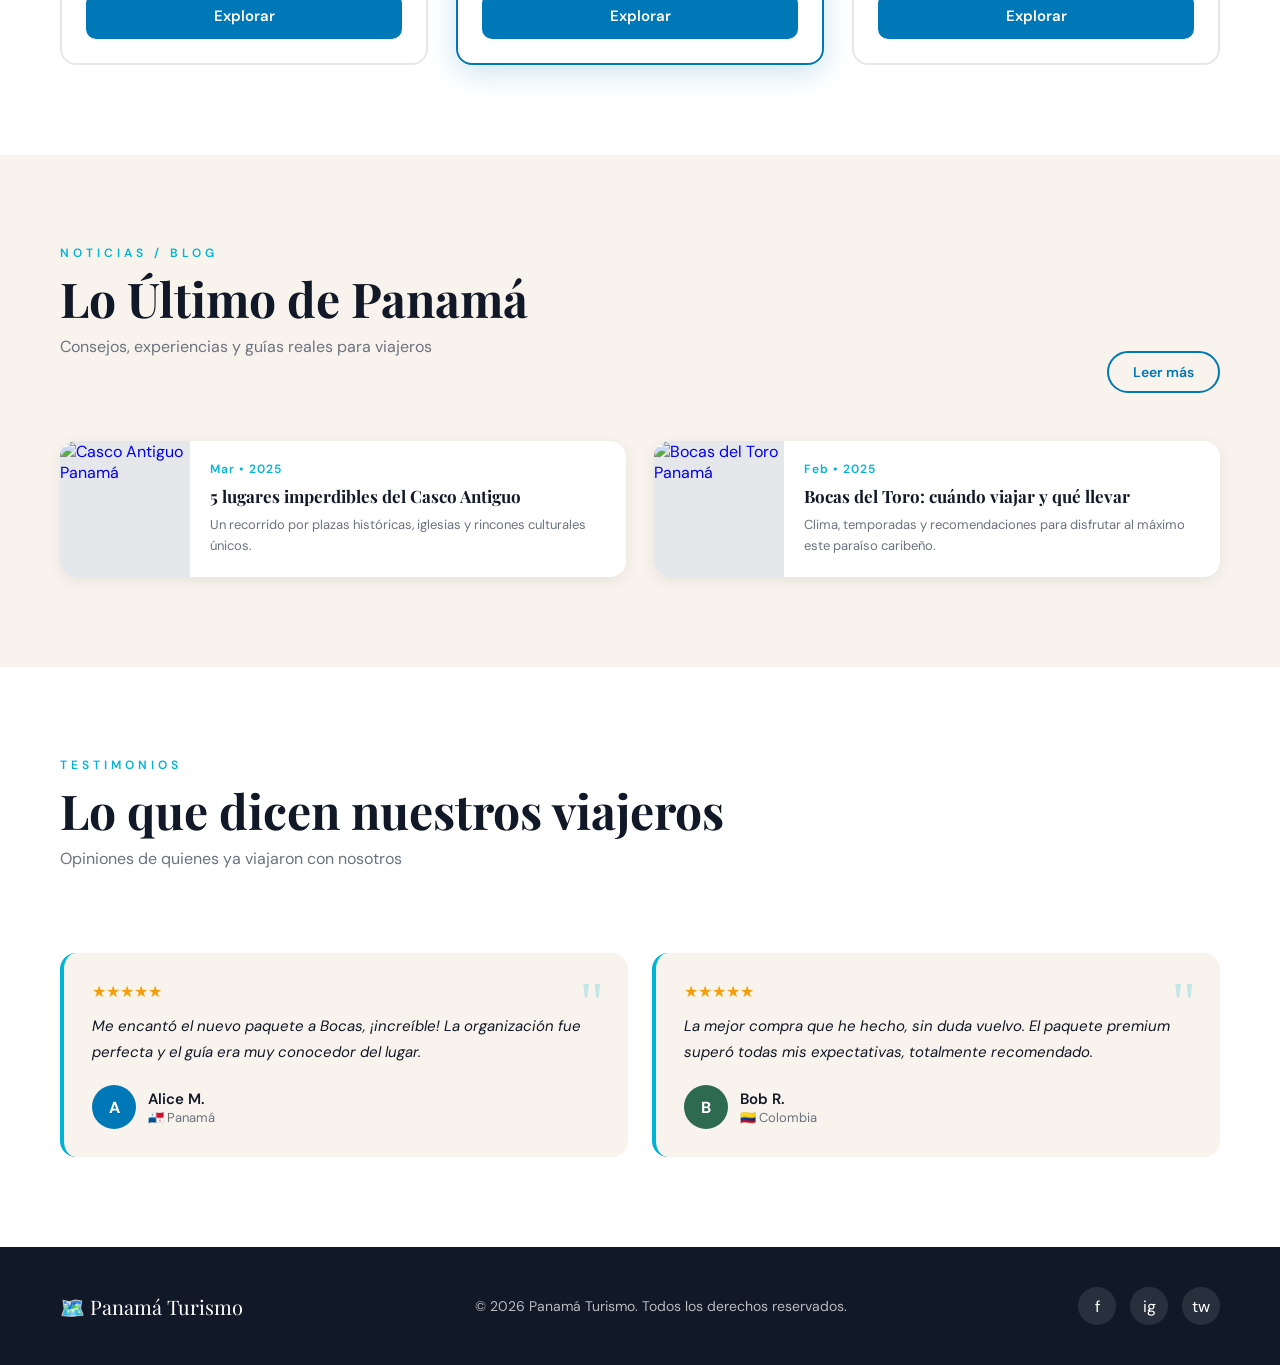
==== commit e14e7f62: "Cambios de cosas innecesarias" ====
--- a/index.html
+++ b/index.html
@@ -102,31 +102,52 @@
         <div>
             <p class="section-eyebrow">Noticias / Blog</p>
             <h2 class="section-title">Lo Último de Panamá</h2>
-            <p class="section-sub">Mantente al tanto de nuestros artículos</p>
-        </div>
-        <a href="#" class="btn-ver-todos">Leer más</a>
-    </div>
+            <p class="section-sub">Consejos, experiencias y guías reales para viajeros</p>
+        </div>
+        <a href="https://www.visitpanama.com/blog/"
+           class="btn-ver-todos"
+           target="_blank"
+           rel="noopener noreferrer">
+           Leer más
+        </a>
+    </div>
+
     <div class="blog-grid">
-        <a href="#" class="blog-card">
+
+        <a href="https://www.visitpanama.com/destinations/panama-city/casco-antiguo/"
+           class="blog-card"
+           target="_blank"
+           rel="noopener noreferrer">
             <div class="blog-img">
-                <img src="https://images.unsplash.com/photo-1488085061387-422e29b40080?w=300&q=80" alt="Turismo">
+                <img src="https://images.unsplash.com/photo-1504214208698-ea1916a2195a?w=300&q=80"
+                     alt="Casco Antiguo Panamá">
             </div>
             <div class="blog-body">
-                <p class="blog-fecha">Ene • 2025</p>
-                <h3 class="blog-titulo">El futuro del turismo en Panamá</h3>
-                <p class="blog-extracto">Explora lo que depara el turismo sostenible para nuestro país en los próximos años...</p>
+                <p class="blog-fecha">Mar • 2025</p>
+                <h3 class="blog-titulo">5 lugares imperdibles del Casco Antiguo</h3>
+                <p class="blog-extracto">
+                    Un recorrido por plazas históricas, iglesias y rincones culturales únicos.
+                </p>
             </div>
         </a>
-        <a href="#" class="blog-card">
+
+        <a href="https://www.visitpanama.com/destinations/bocas-del-toro/"
+           class="blog-card"
+           target="_blank"
+           rel="noopener noreferrer">
             <div class="blog-img">
-                <img src="https://images.unsplash.com/photo-1441974231531-c6227db76b6e?w=300&q=80" alt="Sostenibilidad">
+                <img src="https://images.unsplash.com/photo-1544735716-392fe2489ffa?w=300&q=80"
+                     alt="Bocas del Toro Panamá">
             </div>
             <div class="blog-body">
                 <p class="blog-fecha">Feb • 2025</p>
-                <h3 class="blog-titulo">Sostenibilidad en los destinos</h3>
-                <p class="blog-extracto">Descubre cómo cuidamos el medio ambiente mientras ofrecemos experiencias únicas...</p>
+                <h3 class="blog-titulo">Bocas del Toro: cuándo viajar y qué llevar</h3>
+                <p class="blog-extracto">
+                    Clima, temporadas y recomendaciones para disfrutar al máximo este paraíso caribeño.
+                </p>
             </div>
         </a>
+
     </div>
 </section>
 
@@ -170,7 +191,7 @@
 <!-- ══════════════ FOOTER ══════════════ -->
 <footer>
     <div class="footer-logo">🗺️ Panamá Turismo</div>
-    <p class="footer-copy">© 2025 Panamá Turismo. Todos los derechos reservados.</p>
+    <p class="footer-copy">© 2026 Panamá Turismo. Todos los derechos reservados.</p>
     <div class="footer-social">
         <a href="#" title="Facebook">f</a>
         <a href="#" title="Instagram">ig</a>
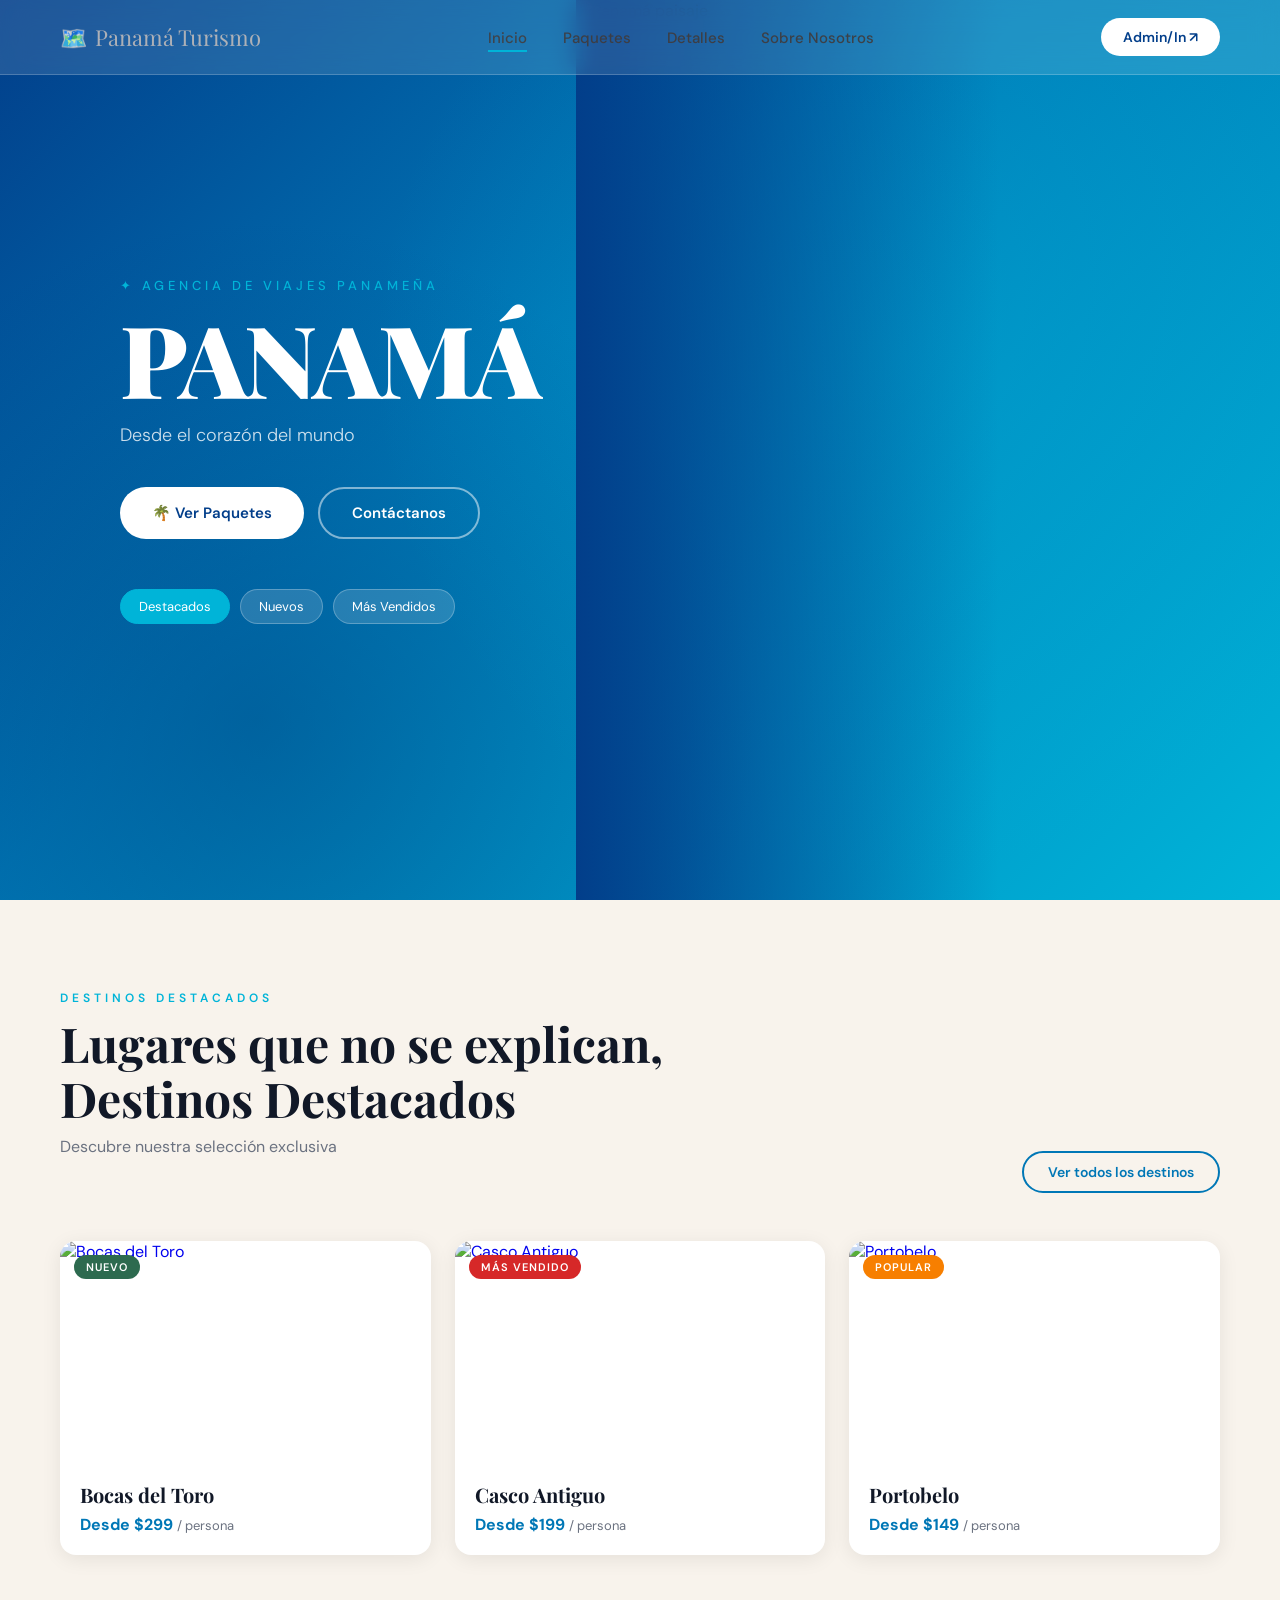
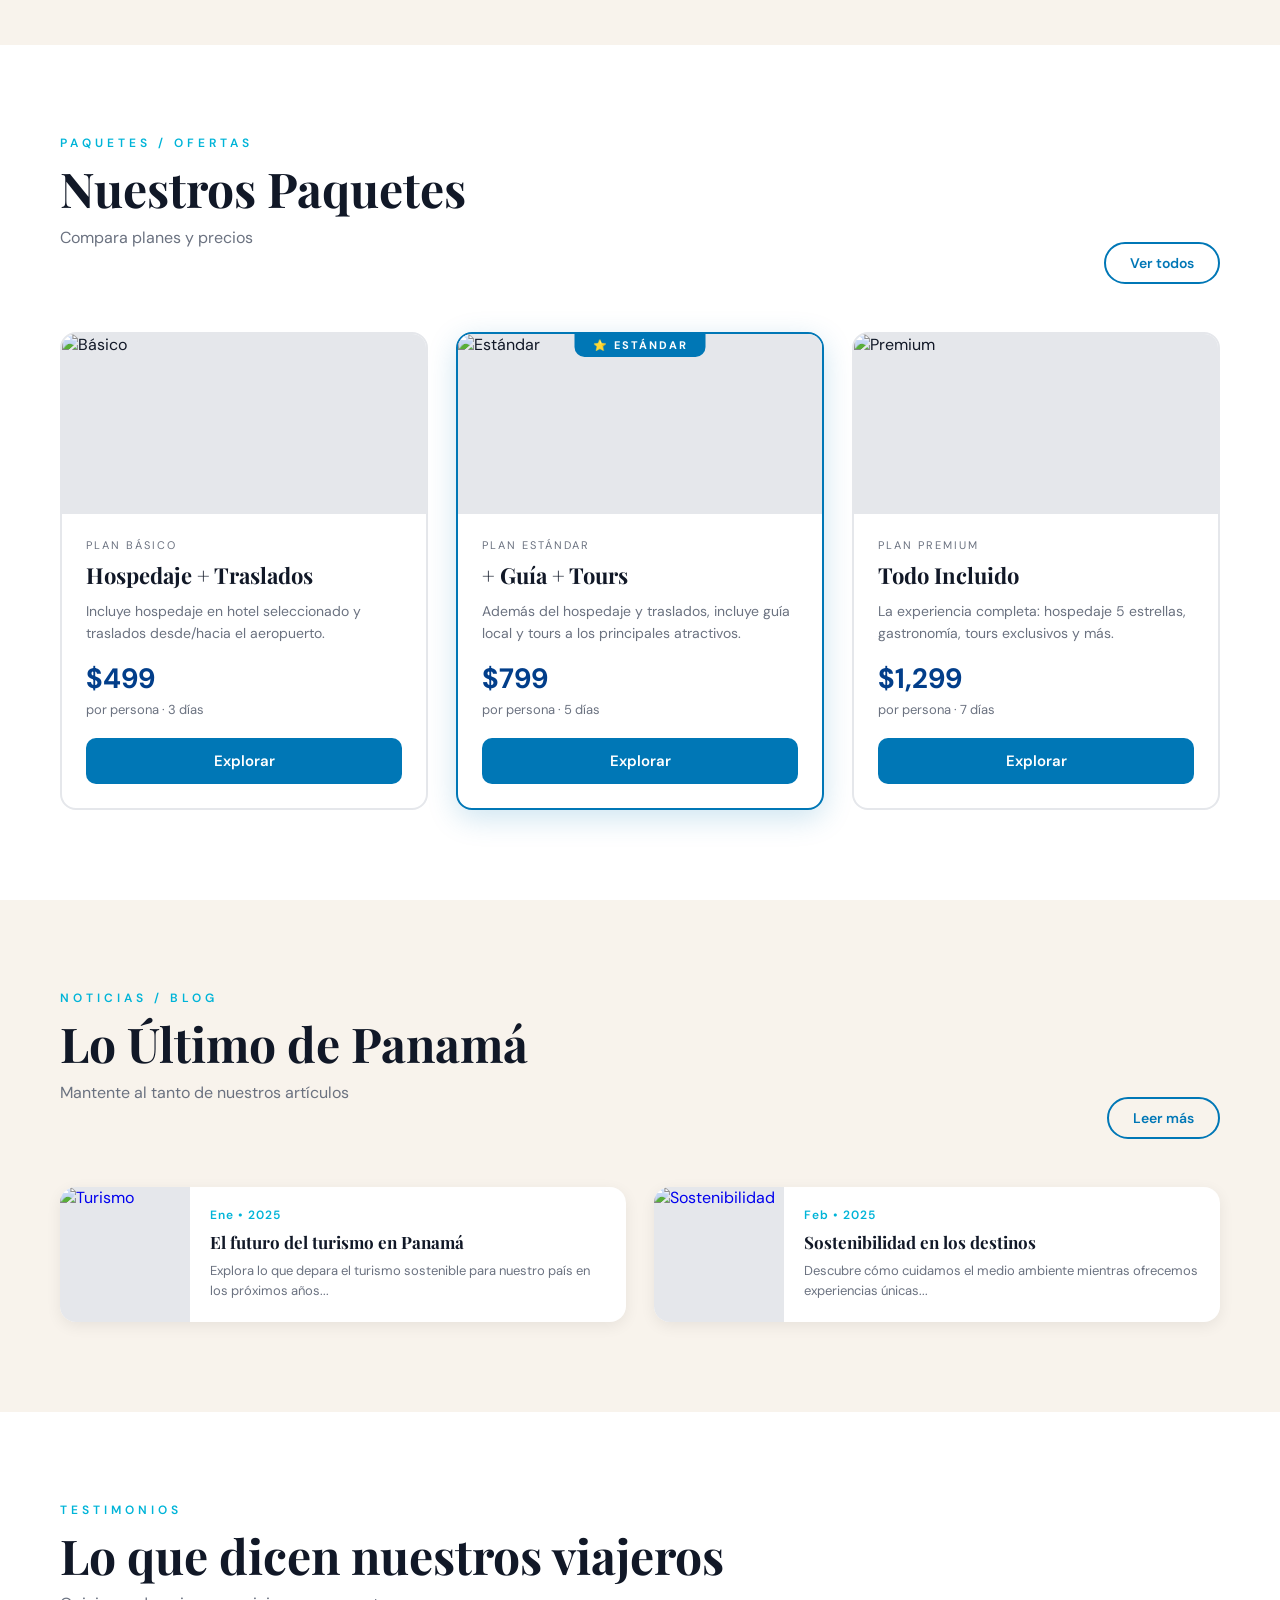
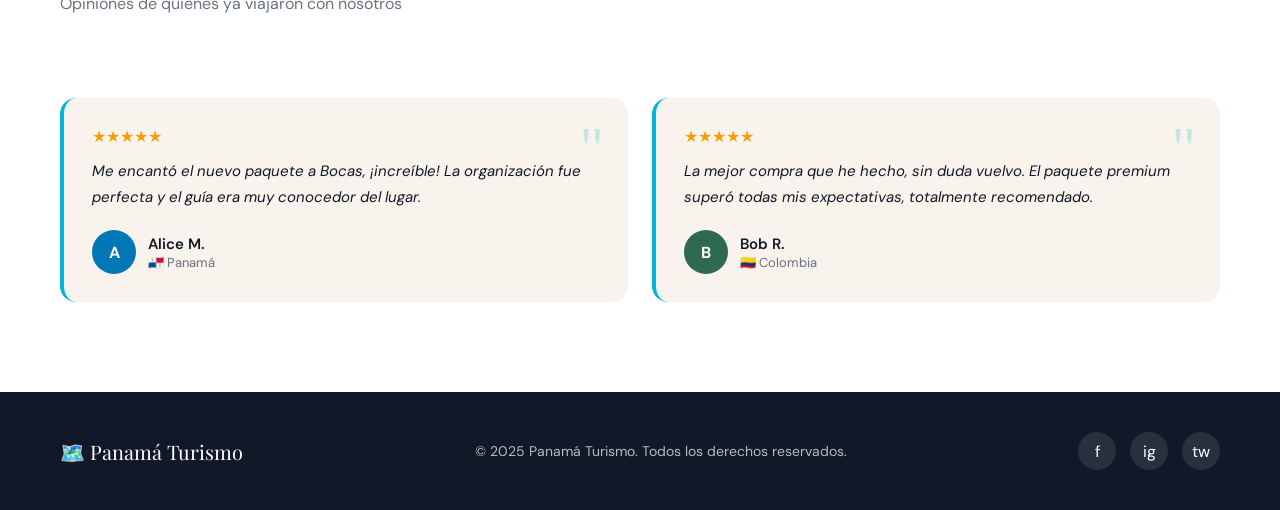
==== commit 9644a0a7: "Unificacion de las paginas" ====
--- a/index.html
+++ b/index.html
@@ -4,7 +4,7 @@
     <meta charset="UTF-8">
     <meta name="viewport" content="width=device-width, initial-scale=1.0">
     <title>Panamá Turismo – Desde el corazón del mundo</title>
-   
+
     <link rel="preconnect" href="https://fonts.googleapis.com">
     <link href="https://fonts.googleapis.com/css2?family=Playfair+Display:wght@700;900&family=DM+Sans:wght@300;400;500;600&display=swap" rel="stylesheet">
     <link rel="stylesheet" href="css/index.css">
@@ -39,6 +39,55 @@
             <a href="paquetes.html" class="btn-primary">🌴 Ver Paquetes</a>
             <a href="contacto.html" class="btn-outline">Contáctanos</a>
         </div>
+        <div class="hero-tags">
+            <span class="hero-tag active">Destacados</span>
+            <span class="hero-tag">Nuevos</span>
+            <span class="hero-tag">Más Vendidos</span>
+        </div>
+    </div>
+</section>
+
+<!-- ══════════════ DESTINOS DESTACADOS ══════════════ -->
+<section id="destinos">
+    <div class="section-header">
+        <div>
+            <p class="section-eyebrow">Destinos Destacados</p>
+            <h2 class="section-title">Lugares que no se explican,<br>Destinos Destacados</h2>
+            <p class="section-sub">Descubre nuestra selección exclusiva</p>
+        </div>
+        <a href="paquetes.html" class="btn-ver-todos">Ver todos los destinos</a>
+    </div>
+    <div class="destinos-grid">
+        <a href="paquetes.html" class="destino-card">
+            <div class="destino-img">
+                <img src="https://images.unsplash.com/photo-1544735716-392fe2489ffa?w=600&q=80" alt="Bocas del Toro">
+                <span class="destino-badge nuevo">Nuevo</span>
+            </div>
+            <div class="destino-info">
+                <h3>Bocas del Toro</h3>
+                <p class="destino-precio">Desde $299 <span>/ persona</span></p>
+            </div>
+        </a>
+        <a href="paquetes.html" class="destino-card">
+            <div class="destino-img">
+                <img src="https://images.unsplash.com/photo-1504214208698-ea1916a2195a?w=600&q=80" alt="Casco Antiguo">
+                <span class="destino-badge vendido">Más Vendido</span>
+            </div>
+            <div class="destino-info">
+                <h3>Casco Antiguo</h3>
+                <p class="destino-precio">Desde $199 <span>/ persona</span></p>
+            </div>
+        </a>
+        <a href="paquetes.html" class="destino-card">
+            <div class="destino-img">
+                <img src="https://images.unsplash.com/photo-1519451241324-20b4ea2c4220?w=600&q=80" alt="Portobelo">
+                <span class="destino-badge popular">Popular</span>
+            </div>
+            <div class="destino-info">
+                <h3>Portobelo</h3>
+                <p class="destino-precio">Desde $149 <span>/ persona</span></p>
+            </div>
+        </a>
     </div>
 </section>
 
@@ -102,52 +151,31 @@
         <div>
             <p class="section-eyebrow">Noticias / Blog</p>
             <h2 class="section-title">Lo Último de Panamá</h2>
-            <p class="section-sub">Consejos, experiencias y guías reales para viajeros</p>
-        </div>
-        <a href="https://www.visitpanama.com/blog/"
-           class="btn-ver-todos"
-           target="_blank"
-           rel="noopener noreferrer">
-           Leer más
-        </a>
-    </div>
-
+            <p class="section-sub">Mantente al tanto de nuestros artículos</p>
+        </div>
+        <a href="#" class="btn-ver-todos">Leer más</a>
+    </div>
     <div class="blog-grid">
-
-        <a href="https://www.visitpanama.com/destinations/panama-city/casco-antiguo/"
-           class="blog-card"
-           target="_blank"
-           rel="noopener noreferrer">
+        <a href="#" class="blog-card">
             <div class="blog-img">
-                <img src="https://images.unsplash.com/photo-1504214208698-ea1916a2195a?w=300&q=80"
-                     alt="Casco Antiguo Panamá">
+                <img src="https://images.unsplash.com/photo-1488085061387-422e29b40080?w=300&q=80" alt="Turismo">
             </div>
             <div class="blog-body">
-                <p class="blog-fecha">Mar • 2025</p>
-                <h3 class="blog-titulo">5 lugares imperdibles del Casco Antiguo</h3>
-                <p class="blog-extracto">
-                    Un recorrido por plazas históricas, iglesias y rincones culturales únicos.
-                </p>
-            </div>
-        </a>
-
-        <a href="https://www.visitpanama.com/destinations/bocas-del-toro/"
-           class="blog-card"
-           target="_blank"
-           rel="noopener noreferrer">
+                <p class="blog-fecha">Ene • 2025</p>
+                <h3 class="blog-titulo">El futuro del turismo en Panamá</h3>
+                <p class="blog-extracto">Explora lo que depara el turismo sostenible para nuestro país en los próximos años...</p>
+            </div>
+        </a>
+        <a href="#" class="blog-card">
             <div class="blog-img">
-                <img src="https://images.unsplash.com/photo-1544735716-392fe2489ffa?w=300&q=80"
-                     alt="Bocas del Toro Panamá">
+                <img src="https://images.unsplash.com/photo-1441974231531-c6227db76b6e?w=300&q=80" alt="Sostenibilidad">
             </div>
             <div class="blog-body">
                 <p class="blog-fecha">Feb • 2025</p>
-                <h3 class="blog-titulo">Bocas del Toro: cuándo viajar y qué llevar</h3>
-                <p class="blog-extracto">
-                    Clima, temporadas y recomendaciones para disfrutar al máximo este paraíso caribeño.
-                </p>
-            </div>
-        </a>
-
+                <h3 class="blog-titulo">Sostenibilidad en los destinos</h3>
+                <p class="blog-extracto">Descubre cómo cuidamos el medio ambiente mientras ofrecemos experiencias únicas...</p>
+            </div>
+        </a>
     </div>
 </section>
 
@@ -191,7 +219,7 @@
 <!-- ══════════════ FOOTER ══════════════ -->
 <footer>
     <div class="footer-logo">🗺️ Panamá Turismo</div>
-    <p class="footer-copy">© 2026 Panamá Turismo. Todos los derechos reservados.</p>
+    <p class="footer-copy">© 2025 Panamá Turismo. Todos los derechos reservados.</p>
     <div class="footer-social">
         <a href="#" title="Facebook">f</a>
         <a href="#" title="Instagram">ig</a>
@@ -200,7 +228,7 @@
 </footer>
 
 <!-- JS al final del body -->
-<script src="js/index.js"></script>
+<script src="js/app.js"></script>
 
 </body>
 </html>
--- a/css/index.css
+++ b/css/index.css
@@ -70,7 +70,7 @@
 .nav-logo {
     font-family: 'Playfair Display', serif;
     font-size: 22px;
-    color: white;
+    color: rgba(189, 185, 185, 0.9);
     text-decoration: none;
     display: flex;
     align-items: center;
@@ -85,7 +85,7 @@
 
 .nav-links a {
     text-decoration: none;
-    color: rgba(255, 255, 255, 0.9);
+    color: rgba(64, 59, 59, 0.9);
     font-size: 15px;
     font-weight: 500;
     transition: color 0.2s;
@@ -96,7 +96,7 @@
 }
 
 .nav-links a.active {
-    color: white;
+    color: rgba(67, 62, 62, 0.9);
     border-bottom: 2px solid var(--turquesa);
     padding-bottom: 2px;
 }
@@ -145,8 +145,8 @@
     position: absolute;
     inset: 0;
     background-image:
-        radial-gradient(circle at 70% 40%, rgba(0, 180, 216, 0.3) 0%, transparent 50%),
-        radial-gradient(circle at 20% 80%, rgba(0, 60, 120, 0.4) 0%, transparent 40%);
+            radial-gradient(circle at 70% 40%, rgba(0, 180, 216, 0.3) 0%, transparent 50%),
+            radial-gradient(circle at 20% 80%, rgba(0, 60, 120, 0.4) 0%, transparent 40%);
 }
 
 .hero-img-wrap {
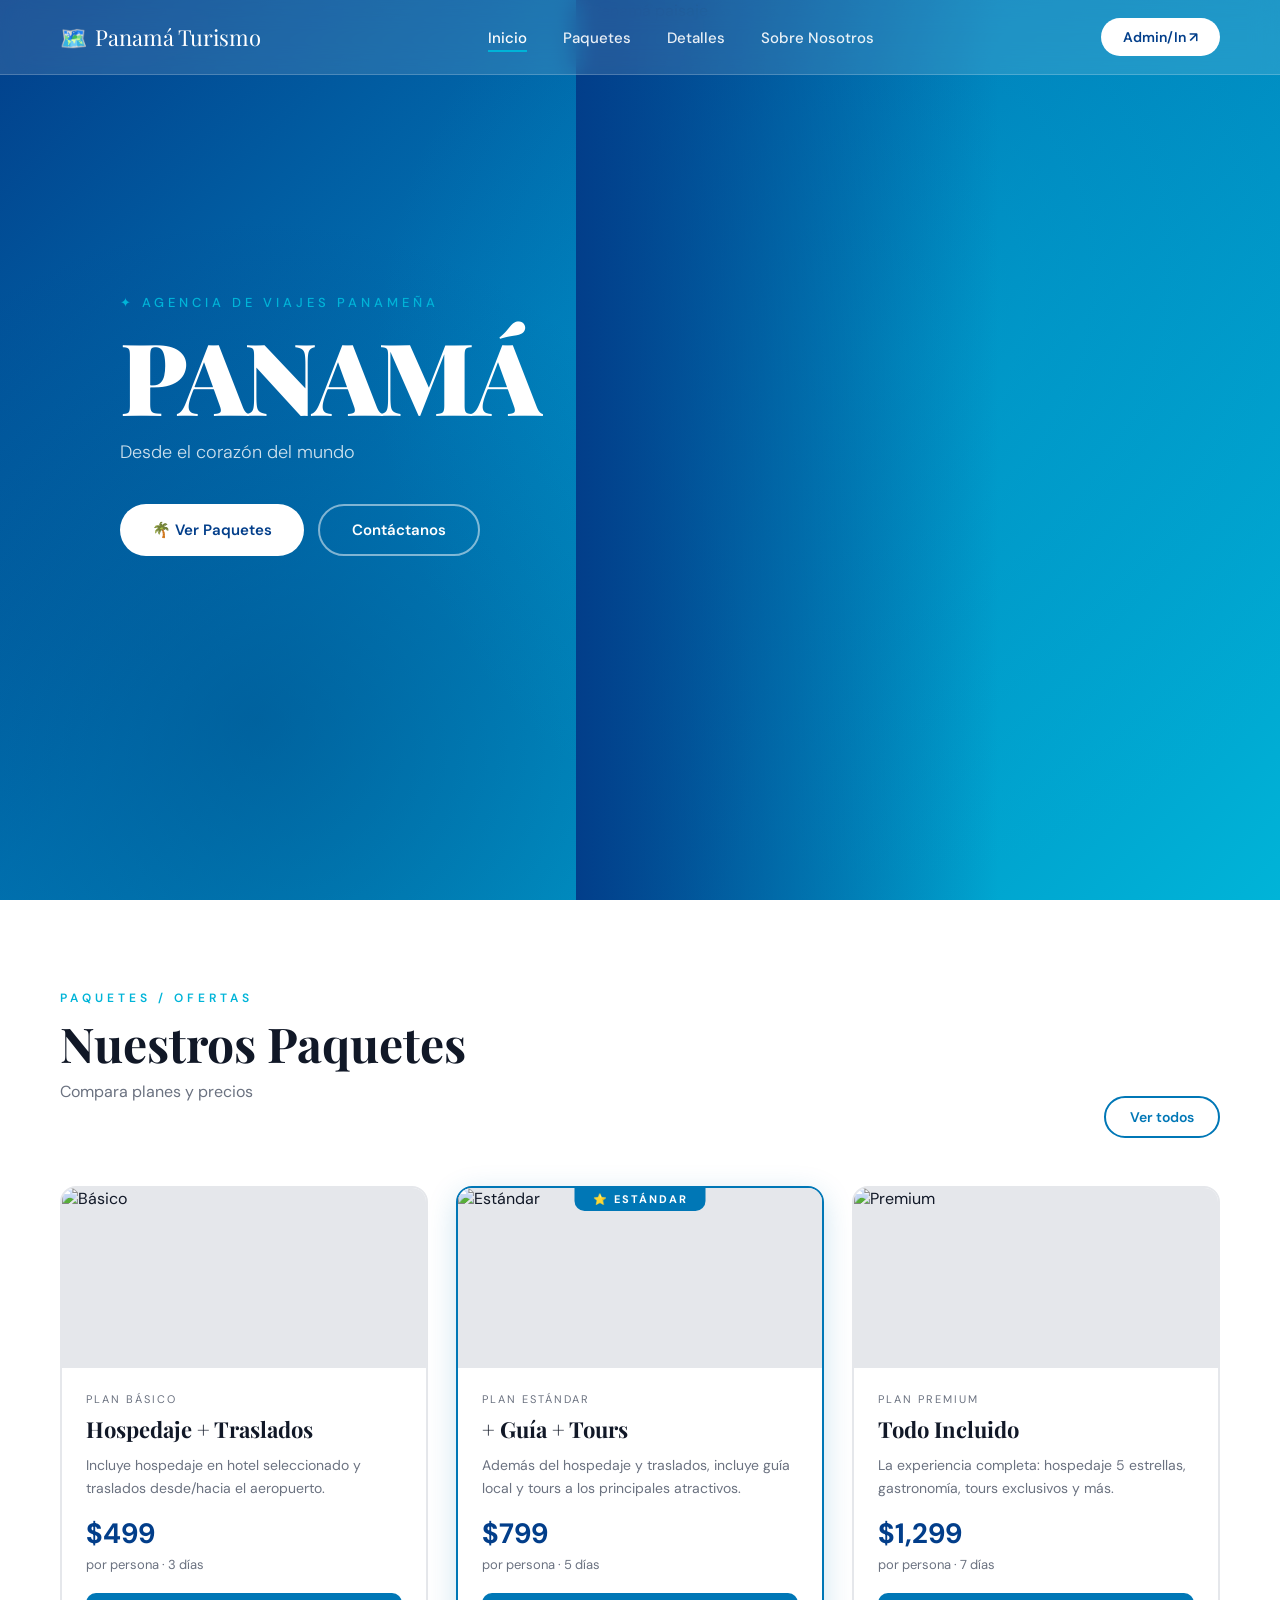
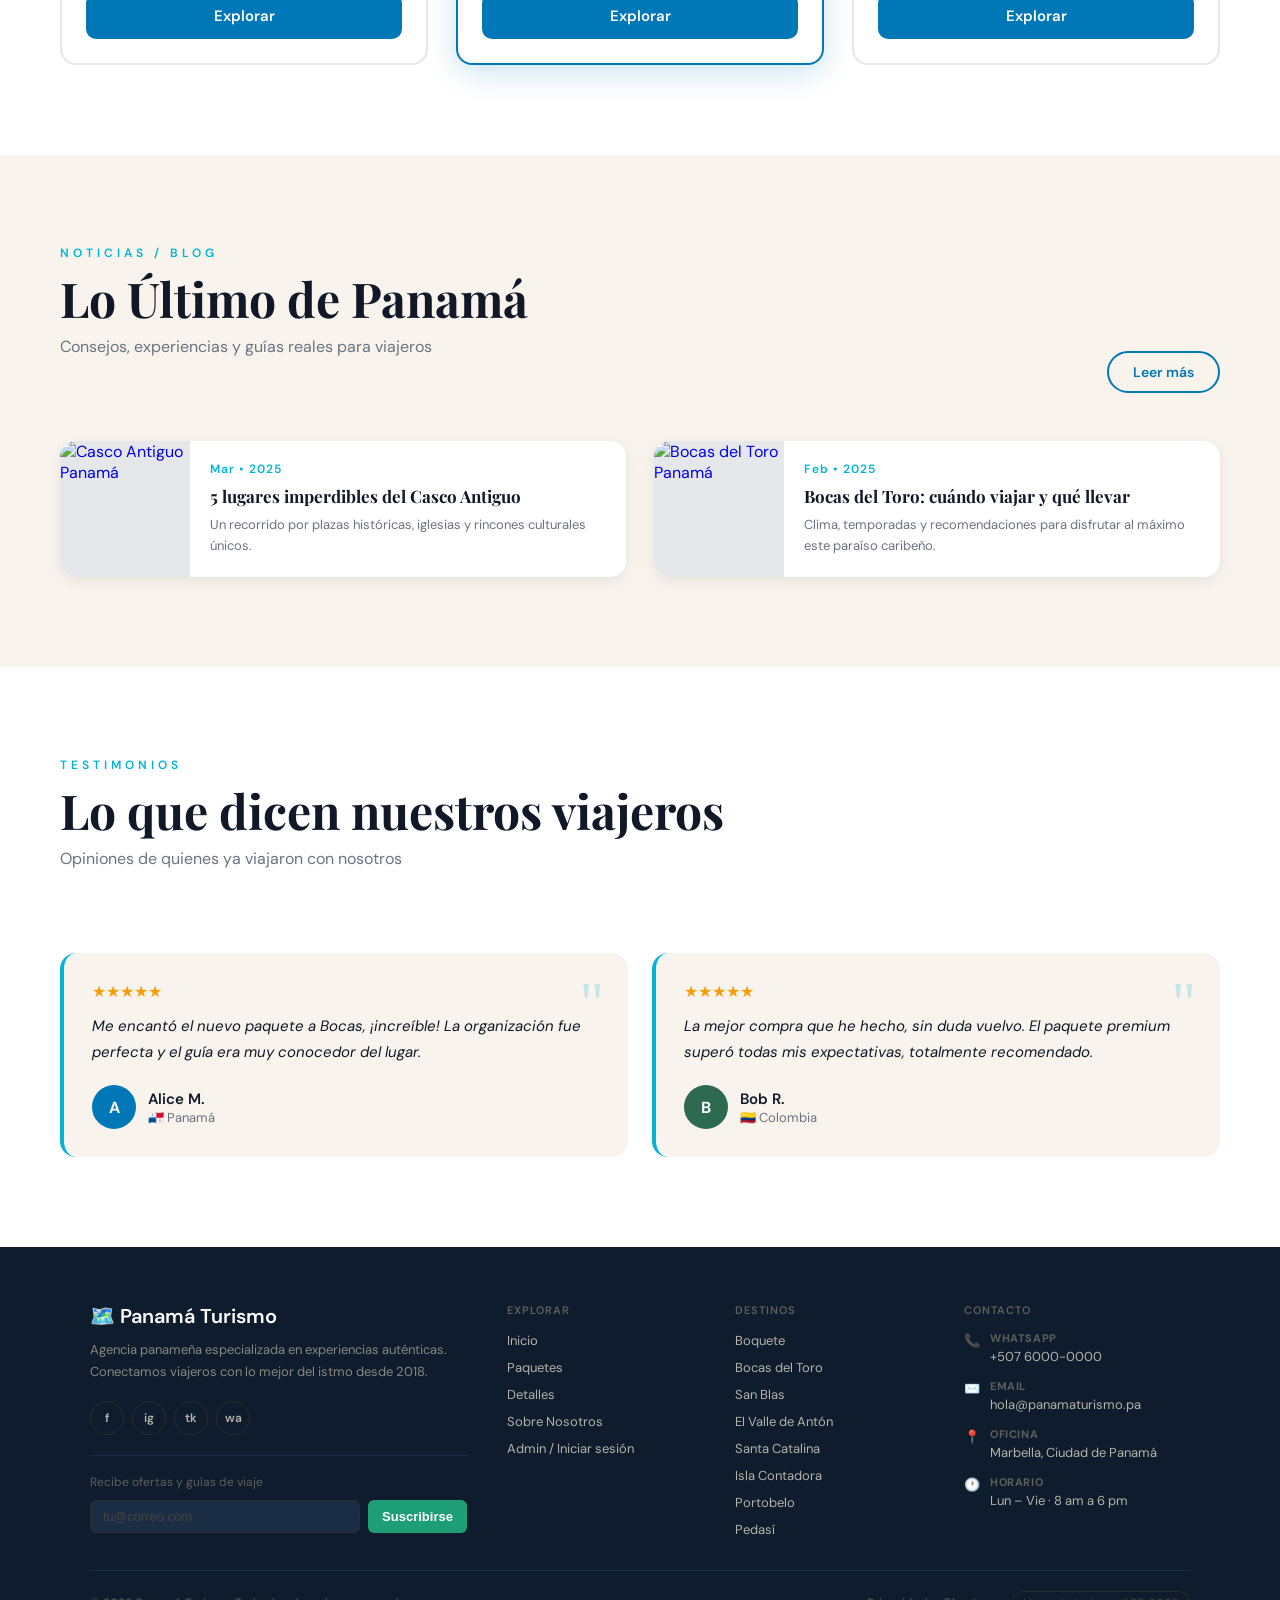
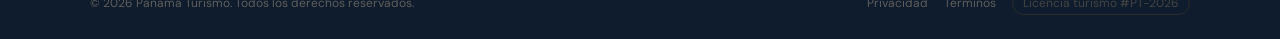
==== commit cb9716e3: "footeeer, other option" ====
--- a/index.html
+++ b/index.html
@@ -4,7 +4,7 @@
     <meta charset="UTF-8">
     <meta name="viewport" content="width=device-width, initial-scale=1.0">
     <title>Panamá Turismo – Desde el corazón del mundo</title>
-
+   
     <link rel="preconnect" href="https://fonts.googleapis.com">
     <link href="https://fonts.googleapis.com/css2?family=Playfair+Display:wght@700;900&family=DM+Sans:wght@300;400;500;600&display=swap" rel="stylesheet">
     <link rel="stylesheet" href="css/index.css">
@@ -39,55 +39,6 @@
             <a href="paquetes.html" class="btn-primary">🌴 Ver Paquetes</a>
             <a href="contacto.html" class="btn-outline">Contáctanos</a>
         </div>
-        <div class="hero-tags">
-            <span class="hero-tag active">Destacados</span>
-            <span class="hero-tag">Nuevos</span>
-            <span class="hero-tag">Más Vendidos</span>
-        </div>
-    </div>
-</section>
-
-<!-- ══════════════ DESTINOS DESTACADOS ══════════════ -->
-<section id="destinos">
-    <div class="section-header">
-        <div>
-            <p class="section-eyebrow">Destinos Destacados</p>
-            <h2 class="section-title">Lugares que no se explican,<br>Destinos Destacados</h2>
-            <p class="section-sub">Descubre nuestra selección exclusiva</p>
-        </div>
-        <a href="paquetes.html" class="btn-ver-todos">Ver todos los destinos</a>
-    </div>
-    <div class="destinos-grid">
-        <a href="paquetes.html" class="destino-card">
-            <div class="destino-img">
-                <img src="https://images.unsplash.com/photo-1544735716-392fe2489ffa?w=600&q=80" alt="Bocas del Toro">
-                <span class="destino-badge nuevo">Nuevo</span>
-            </div>
-            <div class="destino-info">
-                <h3>Bocas del Toro</h3>
-                <p class="destino-precio">Desde $299 <span>/ persona</span></p>
-            </div>
-        </a>
-        <a href="paquetes.html" class="destino-card">
-            <div class="destino-img">
-                <img src="https://images.unsplash.com/photo-1504214208698-ea1916a2195a?w=600&q=80" alt="Casco Antiguo">
-                <span class="destino-badge vendido">Más Vendido</span>
-            </div>
-            <div class="destino-info">
-                <h3>Casco Antiguo</h3>
-                <p class="destino-precio">Desde $199 <span>/ persona</span></p>
-            </div>
-        </a>
-        <a href="paquetes.html" class="destino-card">
-            <div class="destino-img">
-                <img src="https://images.unsplash.com/photo-1519451241324-20b4ea2c4220?w=600&q=80" alt="Portobelo">
-                <span class="destino-badge popular">Popular</span>
-            </div>
-            <div class="destino-info">
-                <h3>Portobelo</h3>
-                <p class="destino-precio">Desde $149 <span>/ persona</span></p>
-            </div>
-        </a>
     </div>
 </section>
 
@@ -151,31 +102,52 @@
         <div>
             <p class="section-eyebrow">Noticias / Blog</p>
             <h2 class="section-title">Lo Último de Panamá</h2>
-            <p class="section-sub">Mantente al tanto de nuestros artículos</p>
-        </div>
-        <a href="#" class="btn-ver-todos">Leer más</a>
-    </div>
+            <p class="section-sub">Consejos, experiencias y guías reales para viajeros</p>
+        </div>
+        <a href="https://www.visitpanama.com/blog/"
+           class="btn-ver-todos"
+           target="_blank"
+           rel="noopener noreferrer">
+           Leer más
+        </a>
+    </div>
+
     <div class="blog-grid">
-        <a href="#" class="blog-card">
+
+        <a href="https://www.visitpanama.com/destinations/panama-city/casco-antiguo/"
+           class="blog-card"
+           target="_blank"
+           rel="noopener noreferrer">
             <div class="blog-img">
-                <img src="https://images.unsplash.com/photo-1488085061387-422e29b40080?w=300&q=80" alt="Turismo">
+                <img src="https://images.unsplash.com/photo-1504214208698-ea1916a2195a?w=300&q=80"
+                     alt="Casco Antiguo Panamá">
             </div>
             <div class="blog-body">
-                <p class="blog-fecha">Ene • 2025</p>
-                <h3 class="blog-titulo">El futuro del turismo en Panamá</h3>
-                <p class="blog-extracto">Explora lo que depara el turismo sostenible para nuestro país en los próximos años...</p>
+                <p class="blog-fecha">Mar • 2025</p>
+                <h3 class="blog-titulo">5 lugares imperdibles del Casco Antiguo</h3>
+                <p class="blog-extracto">
+                    Un recorrido por plazas históricas, iglesias y rincones culturales únicos.
+                </p>
             </div>
         </a>
-        <a href="#" class="blog-card">
+
+        <a href="https://www.visitpanama.com/destinations/bocas-del-toro/"
+           class="blog-card"
+           target="_blank"
+           rel="noopener noreferrer">
             <div class="blog-img">
-                <img src="https://images.unsplash.com/photo-1441974231531-c6227db76b6e?w=300&q=80" alt="Sostenibilidad">
+                <img src="https://images.unsplash.com/photo-1544735716-392fe2489ffa?w=300&q=80"
+                     alt="Bocas del Toro Panamá">
             </div>
             <div class="blog-body">
                 <p class="blog-fecha">Feb • 2025</p>
-                <h3 class="blog-titulo">Sostenibilidad en los destinos</h3>
-                <p class="blog-extracto">Descubre cómo cuidamos el medio ambiente mientras ofrecemos experiencias únicas...</p>
+                <h3 class="blog-titulo">Bocas del Toro: cuándo viajar y qué llevar</h3>
+                <p class="blog-extracto">
+                    Clima, temporadas y recomendaciones para disfrutar al máximo este paraíso caribeño.
+                </p>
             </div>
         </a>
+
     </div>
 </section>
 
@@ -216,19 +188,117 @@
     </div>
 </section>
 
-<!-- ══════════════ FOOTER ══════════════ -->
-<footer>
-    <div class="footer-logo">🗺️ Panamá Turismo</div>
-    <p class="footer-copy">© 2025 Panamá Turismo. Todos los derechos reservados.</p>
-    <div class="footer-social">
-        <a href="#" title="Facebook">f</a>
-        <a href="#" title="Instagram">ig</a>
-        <a href="#" title="Twitter">tw</a>
-    </div>
+<!-- ══════════ FOOTER ══════════ -->
+<footer class="site-footer">
+ 
+  <div class="footer-inner">
+ 
+    <!-- Col 1 · Marca + Newsletter -->
+    <div class="footer-col footer-brand">
+      <a href="index.html" class="footer-logo">🗺️ Panamá Turismo</a>
+      <p class="footer-tagline">
+        Agencia panameña especializada en experiencias auténticas.
+        Conectamos viajeros con lo mejor del istmo desde 2018.
+      </p>
+      <div class="footer-social">
+        <a href="#" class="social-btn" title="Facebook" aria-label="Facebook">f</a>
+        <a href="#" class="social-btn" title="Instagram" aria-label="Instagram">ig</a>
+        <a href="#" class="social-btn" title="TikTok" aria-label="TikTok">tk</a>
+        <a href="https://wa.me/50760000000" class="social-btn" title="WhatsApp" aria-label="WhatsApp">wa</a>
+      </div>
+ 
+      <!-- Mini newsletter -->
+      <div class="footer-newsletter">
+        <p class="newsletter-label">Recibe ofertas y guías de viaje</p>
+        <form class="newsletter-form" onsubmit="handleNewsletter(event)">
+          <input type="email" placeholder="tu@correo.com" required aria-label="Correo electrónico">
+          <button type="submit">Suscribirse</button>
+        </form>
+        <p class="newsletter-thanks" id="newsletter-thanks" style="display:none;">¡Gracias! Te escribiremos pronto 🎉</p>
+      </div>
+    </div>
+ 
+    <!-- Col 2 · Páginas -->
+    <div class="footer-col">
+      <h3 class="footer-col-title">Explorar</h3>
+      <ul class="footer-links">
+        <li><a href="index.html">Inicio</a></li>
+        <li><a href="paquetes.html">Paquetes</a></li>
+        <li><a href="detalle.html">Detalles</a></li>
+        <li><a href="contacto.html">Sobre Nosotros</a></li>
+        <li><a href="admin.html">Admin / Iniciar sesión</a></li>
+      </ul>
+    </div>
+ 
+    <!-- Col 3 · Destinos -->
+    <div class="footer-col">
+      <h3 class="footer-col-title">Destinos</h3>
+      <ul class="footer-links">
+        <li><a href="paquetes.html">Boquete</a></li>
+        <li><a href="paquetes.html">Bocas del Toro</a></li>
+        <li><a href="paquetes.html">San Blas</a></li>
+        <li><a href="paquetes.html">El Valle de Antón</a></li>
+        <li><a href="paquetes.html">Santa Catalina</a></li>
+        <li><a href="paquetes.html">Isla Contadora</a></li>
+        <li><a href="paquetes.html">Portobelo</a></li>
+        <li><a href="paquetes.html">Pedasí</a></li>
+      </ul>
+    </div>
+ 
+    <!-- Col 4 · Contacto -->
+    <div class="footer-col">
+      <h3 class="footer-col-title">Contacto</h3>
+ 
+      <div class="footer-contact-item">
+        <span class="contact-icon">📞</span>
+        <div>
+          <strong>WhatsApp</strong>
+          <span>+507 6000-0000</span>
+        </div>
+      </div>
+ 
+      <div class="footer-contact-item">
+        <span class="contact-icon">✉️</span>
+        <div>
+          <strong>Email</strong>
+          <a href="mailto:hola@panamaturismo.pa">hola@panamaturismo.pa</a>
+        </div>
+      </div>
+ 
+      <div class="footer-contact-item">
+        <span class="contact-icon">📍</span>
+        <div>
+          <strong>Oficina</strong>
+          <span>Marbella, Ciudad de Panamá</span>
+        </div>
+      </div>
+ 
+      <div class="footer-contact-item">
+        <span class="contact-icon">🕐</span>
+        <div>
+          <strong>Horario</strong>
+          <span>Lun – Vie · 8 am a 6 pm</span>
+        </div>
+      </div>
+    </div>
+ 
+  </div><!-- /footer-inner -->
+ 
+  <hr class="footer-divider">
+ 
+  <div class="footer-bottom">
+    <p class="footer-copy">© 2026 Panamá Turismo. Todos los derechos reservados.</p>
+    <div class="footer-legal">
+      <a href="#">Privacidad</a>
+      <a href="#">Términos</a>
+      <span class="footer-license">Licencia turismo #PT-2026</span>
+    </div>
+  </div>
+ 
 </footer>
 
 <!-- JS al final del body -->
-<script src="js/app.js"></script>
+<script src="js/index.js"></script>
 
 </body>
 </html>
--- a/css/index.css
+++ b/css/index.css
@@ -70,7 +70,7 @@
 .nav-logo {
     font-family: 'Playfair Display', serif;
     font-size: 22px;
-    color: rgba(189, 185, 185, 0.9);
+    color: white;
     text-decoration: none;
     display: flex;
     align-items: center;
@@ -85,7 +85,7 @@
 
 .nav-links a {
     text-decoration: none;
-    color: rgba(64, 59, 59, 0.9);
+    color: rgba(255, 255, 255, 0.9);
     font-size: 15px;
     font-weight: 500;
     transition: color 0.2s;
@@ -96,7 +96,7 @@
 }
 
 .nav-links a.active {
-    color: rgba(67, 62, 62, 0.9);
+    color: white;
     border-bottom: 2px solid var(--turquesa);
     padding-bottom: 2px;
 }
@@ -145,8 +145,8 @@
     position: absolute;
     inset: 0;
     background-image:
-            radial-gradient(circle at 70% 40%, rgba(0, 180, 216, 0.3) 0%, transparent 50%),
-            radial-gradient(circle at 20% 80%, rgba(0, 60, 120, 0.4) 0%, transparent 40%);
+        radial-gradient(circle at 70% 40%, rgba(0, 180, 216, 0.3) 0%, transparent 50%),
+        radial-gradient(circle at 20% 80%, rgba(0, 60, 120, 0.4) 0%, transparent 40%);
 }
 
 .hero-img-wrap {
@@ -687,46 +687,233 @@
 /* ════════════════════════════════
    FOOTER
 ════════════════════════════════ */
-footer {
-    background: var(--negro);
-    color: rgba(255, 255, 255, 0.7);
-    padding: 40px 60px;
-    display: flex;
-    align-items: center;
-    justify-content: space-between;
-}
-
+
+.site-footer {
+  background: #0F1C2E;
+  color: #B4B2A9;
+  padding: 3.5rem 2rem 1.5rem;
+  font-size: 14px;
+}
+ 
+.footer-inner {
+  display: grid;
+  grid-template-columns: 2fr 1fr 1fr 1.2fr;
+  gap: 2.5rem;
+  max-width: 1100px;
+  margin: 0 auto;
+}
+ 
+@media (max-width: 900px) {
+  .footer-inner {
+    grid-template-columns: 1fr 1fr;
+  }
+}
+@media (max-width: 540px) {
+  .footer-inner {
+    grid-template-columns: 1fr;
+  }
+}
+ 
 .footer-logo {
-    font-family: 'Playfair Display', serif;
-    font-size: 20px;
-    color: white;
-}
-
+  font-size: 20px;
+  font-weight: 600;
+  color: #fff;
+  text-decoration: none;
+  display: inline-block;
+  margin-bottom: 10px;
+}
+ 
+.footer-tagline {
+  font-size: 13px;
+  color: #888780;
+  line-height: 1.7;
+  margin: 0 0 18px;
+}
+ 
+.footer-social {
+  display: flex;
+  gap: 8px;
+  margin-bottom: 20px;
+}
+ 
+.social-btn {
+  width: 34px;
+  height: 34px;
+  border-radius: 50%;
+  border: 1px solid #2C2C2A;
+  display: flex;
+  align-items: center;
+  justify-content: center;
+  color: #B4B2A9;
+  text-decoration: none;
+  font-size: 12px;
+  font-weight: 600;
+  transition: border-color 0.2s, color 0.2s;
+}
+.social-btn:hover {
+  border-color: #5F5E5A;
+  color: #fff;
+}
+ 
+.footer-newsletter {
+  border-top: 1px solid #1a2d45;
+  padding-top: 18px;
+}
+ 
+.newsletter-label {
+  font-size: 12px;
+  color: #5F5E5A;
+  margin: 0 0 10px;
+}
+ 
+.newsletter-form {
+  display: flex;
+  gap: 8px;
+}
+ 
+.newsletter-form input {
+  flex: 1;
+  background: #1a2d45;
+  border: 1px solid #2C2C2A;
+  border-radius: 6px;
+  color: #D3D1C7;
+  padding: 8px 12px;
+  font-size: 13px;
+  outline: none;
+}
+.newsletter-form input::placeholder {
+  color: #444441;
+}
+.newsletter-form input:focus {
+  border-color: #1D9E75;
+}
+ 
+.newsletter-form button {
+  background: #1D9E75;
+  border: none;
+  border-radius: 6px;
+  color: #fff;
+  padding: 8px 14px;
+  font-size: 13px;
+  font-weight: 600;
+  cursor: pointer;
+  transition: background 0.2s;
+  white-space: nowrap;
+}
+.newsletter-form button:hover {
+  background: #0F6E56;
+}
+ 
+.newsletter-thanks {
+  font-size: 13px;
+  color: #5DCAA5;
+  margin: 8px 0 0;
+}
+ 
+.footer-col-title {
+  font-size: 11px;
+  font-weight: 600;
+  text-transform: uppercase;
+  letter-spacing: 0.09em;
+  color: #5F5E5A;
+  margin: 0 0 14px;
+}
+ 
+.footer-links {
+  list-style: none;
+  margin: 0;
+  padding: 0;
+  display: flex;
+  flex-direction: column;
+  gap: 9px;
+}
+ 
+.footer-links a {
+  color: #B4B2A9;
+  text-decoration: none;
+  font-size: 13px;
+  transition: color 0.2s;
+}
+.footer-links a:hover {
+  color: #fff;
+}
+ 
+.footer-contact-item {
+  display: flex;
+  align-items: flex-start;
+  gap: 10px;
+  margin-bottom: 14px;
+}
+ 
+.contact-icon {
+  font-size: 15px;
+  margin-top: 1px;
+  flex-shrink: 0;
+}
+ 
+.footer-contact-item strong {
+  display: block;
+  font-size: 11px;
+  color: #5F5E5A;
+  text-transform: uppercase;
+  letter-spacing: 0.06em;
+  margin-bottom: 2px;
+}
+ 
+.footer-contact-item span,
+.footer-contact-item a {
+  font-size: 13px;
+  color: #B4B2A9;
+  text-decoration: none;
+}
+.footer-contact-item a:hover {
+  color: #5DCAA5;
+}
+ 
+.footer-divider {
+  border: none;
+  border-top: 1px solid #1a2d45;
+  max-width: 1100px;
+  margin: 2rem auto 1.25rem;
+}
+ 
+.footer-bottom {
+  max-width: 1100px;
+  margin: 0 auto;
+  display: flex;
+  justify-content: space-between;
+  align-items: center;
+  flex-wrap: wrap;
+  gap: 10px;
+}
+ 
 .footer-copy {
-    font-size: 14px;
-}
-
-.footer-social {
-    display: flex;
-    gap: 14px;
-}
-
-.footer-social a {
-    width: 38px;
-    height: 38px;
-    border-radius: 50%;
-    background: rgba(255, 255, 255, 0.1);
-    color: white;
-    display: flex;
-    align-items: center;
-    justify-content: center;
-    text-decoration: none;
-    font-size: 16px;
-    transition: background 0.3s;
-}
-
-.footer-social a:hover {
-    background: var(--turquesa);
+  font-size: 12px;
+  color: #5F5E5A;
+  margin: 0;
+}
+ 
+.footer-legal {
+  display: flex;
+  align-items: center;
+  gap: 16px;
+}
+ 
+.footer-legal a {
+  font-size: 12px;
+  color: #5F5E5A;
+  text-decoration: none;
+}
+.footer-legal a:hover {
+  color: #B4B2A9;
+}
+ 
+.footer-license {
+  font-size: 12px;
+  color: #444441;
+  border: 1px solid #2C2C2A;
+  border-radius: 99px;
+  padding: 3px 10px;
 }
 
 /* ════════════════════════════════
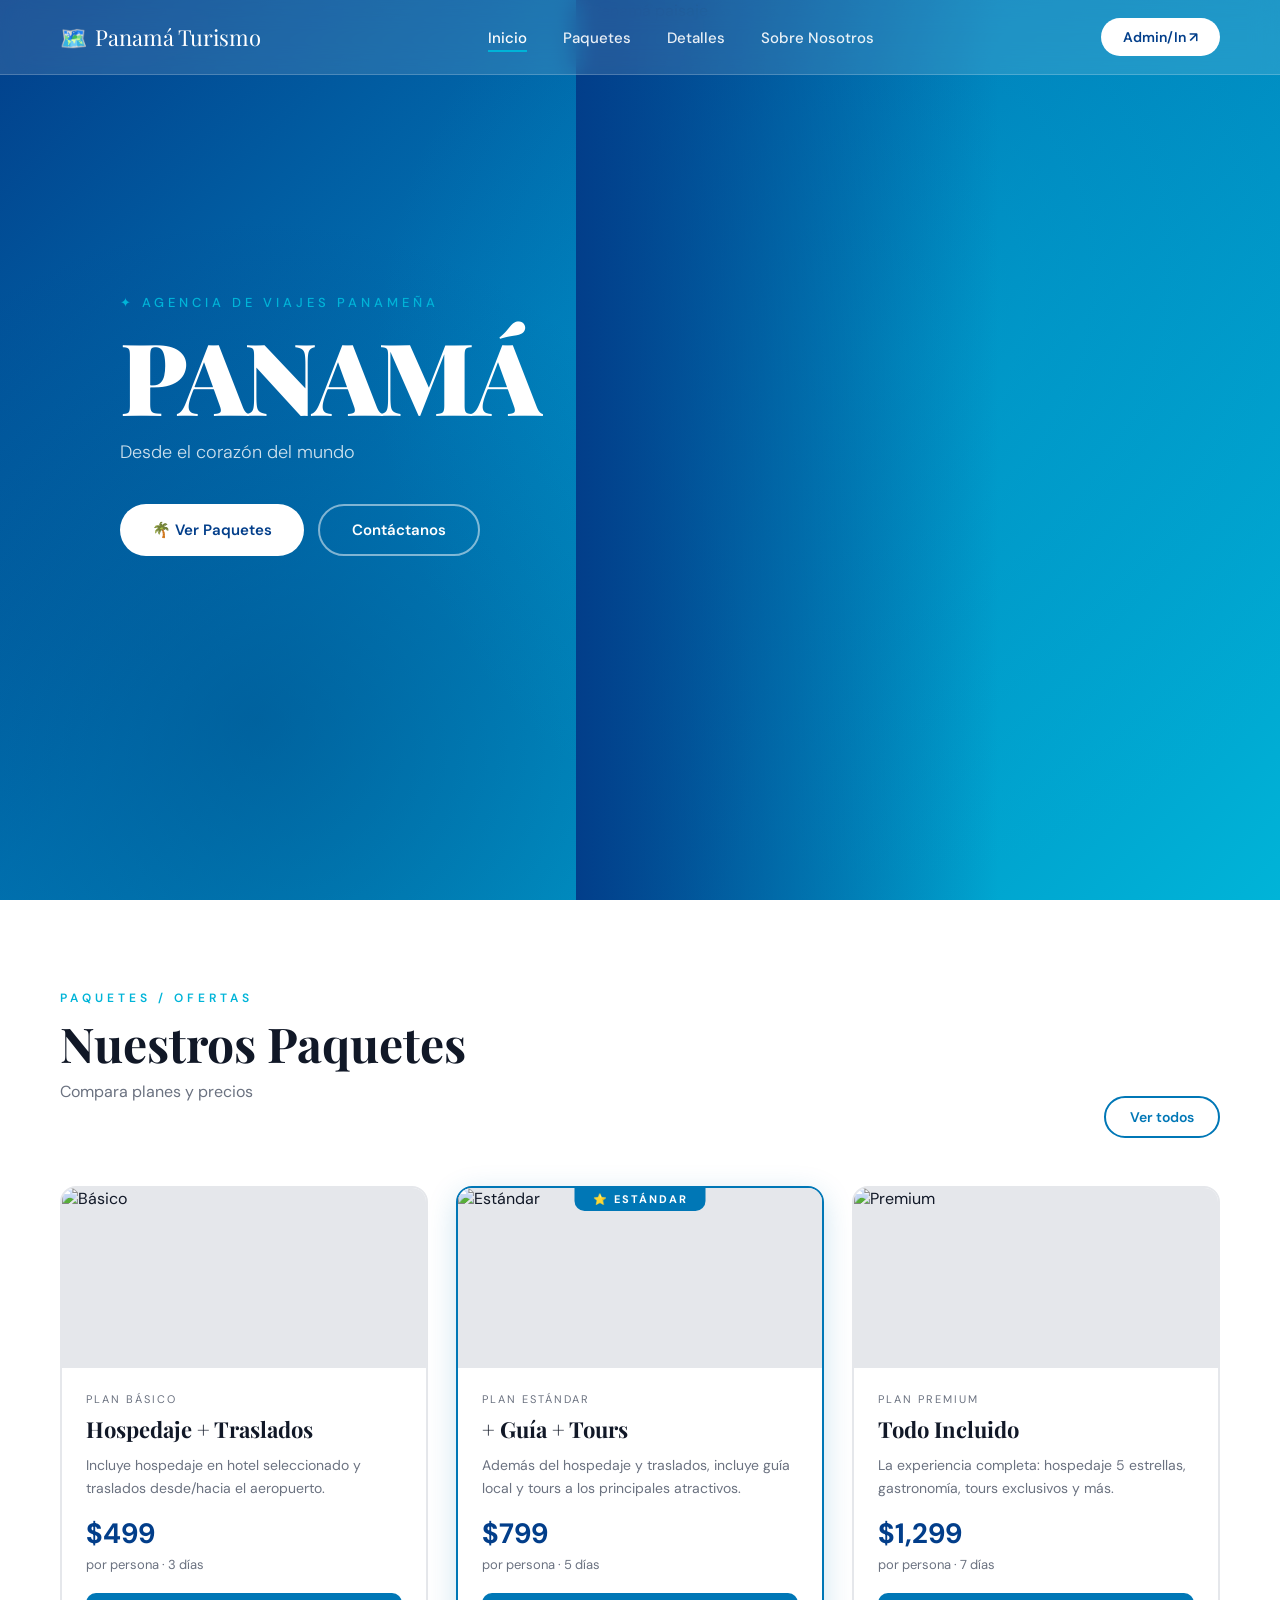
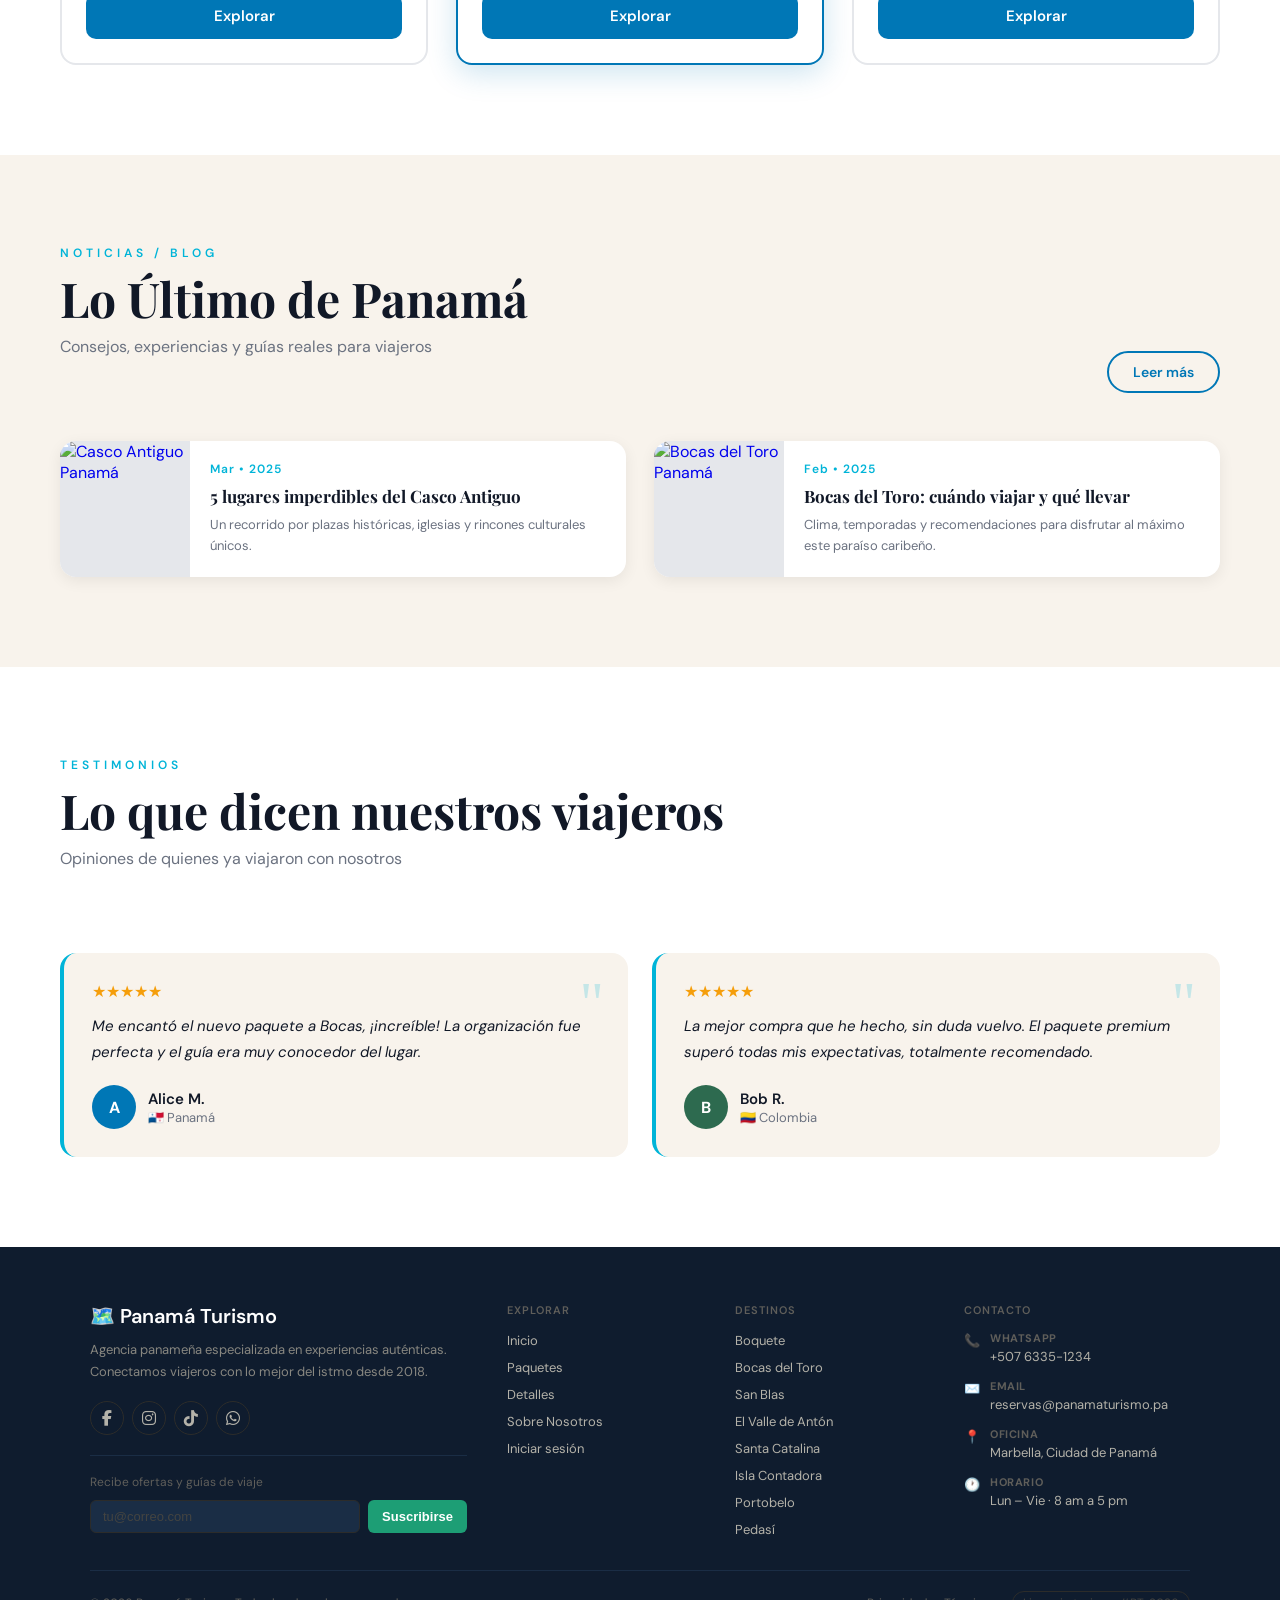
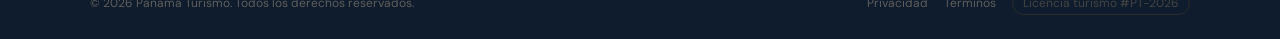
==== commit ee0203dd: "new" ====
--- a/index.html
+++ b/index.html
@@ -7,6 +7,7 @@
    
     <link rel="preconnect" href="https://fonts.googleapis.com">
     <link href="https://fonts.googleapis.com/css2?family=Playfair+Display:wght@700;900&family=DM+Sans:wght@300;400;500;600&display=swap" rel="stylesheet">
+    <link rel="stylesheet" href="https://cdnjs.cloudflare.com/ajax/libs/font-awesome/6.5.0/css/all.min.css">
     <link rel="stylesheet" href="css/index.css">
 </head>
 <body>
@@ -200,12 +201,26 @@
         Agencia panameña especializada en experiencias auténticas.
         Conectamos viajeros con lo mejor del istmo desde 2018.
       </p>
-      <div class="footer-social">
-        <a href="#" class="social-btn" title="Facebook" aria-label="Facebook">f</a>
-        <a href="#" class="social-btn" title="Instagram" aria-label="Instagram">ig</a>
-        <a href="#" class="social-btn" title="TikTok" aria-label="TikTok">tk</a>
-        <a href="https://wa.me/50760000000" class="social-btn" title="WhatsApp" aria-label="WhatsApp">wa</a>
-      </div>
+      
+ <!-- REDES SOCIALES -->
+        <div class="footer-social">
+          <a href="https://www.facebook.com/?locale=es_LA" class="social-btn facebook" title="Facebook" aria-label="Facebook">
+            <i class="fab fa-facebook-f"></i>
+          </a>
+
+          <a href="https://www.instagram.com/?hl=es" class="social-btn instagram" title="Instagram" aria-label="Instagram">
+            <i class="fab fa-instagram"></i>
+          </a>
+
+          <a href="https://www.tiktok.com/" class="social-btn tiktok" title="TikTok" aria-label="TikTok">
+            <i class="fab fa-tiktok"></i>
+          </a>
+
+          <a href="https://wa.me/50760000000" class="social-btn whatsapp" title="WhatsApp" aria-label="WhatsApp">
+            <i class="fab fa-whatsapp"></i>
+          </a>
+        </div>
+
  
       <!-- Mini newsletter -->
       <div class="footer-newsletter">
@@ -226,7 +241,7 @@
         <li><a href="paquetes.html">Paquetes</a></li>
         <li><a href="detalle.html">Detalles</a></li>
         <li><a href="contacto.html">Sobre Nosotros</a></li>
-        <li><a href="admin.html">Admin / Iniciar sesión</a></li>
+        <li><a href="admin.html">Iniciar sesión</a></li>
       </ul>
     </div>
  
@@ -253,7 +268,7 @@
         <span class="contact-icon">📞</span>
         <div>
           <strong>WhatsApp</strong>
-          <span>+507 6000-0000</span>
+          <span>+507 6335-1234</span>
         </div>
       </div>
  
@@ -261,7 +276,7 @@
         <span class="contact-icon">✉️</span>
         <div>
           <strong>Email</strong>
-          <a href="mailto:hola@panamaturismo.pa">hola@panamaturismo.pa</a>
+          <a href="mailto:hola@panamaturismo.pa">reservas@panamaturismo.pa</a>
         </div>
       </div>
  
@@ -277,7 +292,7 @@
         <span class="contact-icon">🕐</span>
         <div>
           <strong>Horario</strong>
-          <span>Lun – Vie · 8 am a 6 pm</span>
+          <span>Lun – Vie · 8 am a 5 pm</span>
         </div>
       </div>
     </div>
--- a/css/index.css
+++ b/css/index.css
@@ -915,6 +915,18 @@
   border-radius: 99px;
   padding: 3px 10px;
 }
+
+/* ─── ICONOS REDES SOCIALES ─── */
+.social-btn i {
+  font-size: 16px;   /* tamaño del icono */
+  line-height: 1;
+}
+
+/* Colores opcionales al pasar el mouse */
+.social-btn.facebook:hover { color: #1877f2; }
+.social-btn.instagram:hover { color: #e1306c; }
+.social-btn.tiktok:hover { color: #ffffff; }
+.social-btn.whatsapp:hover { color: #25D366; }
 
 /* ════════════════════════════════
    RESPONSIVE — MÓVIL
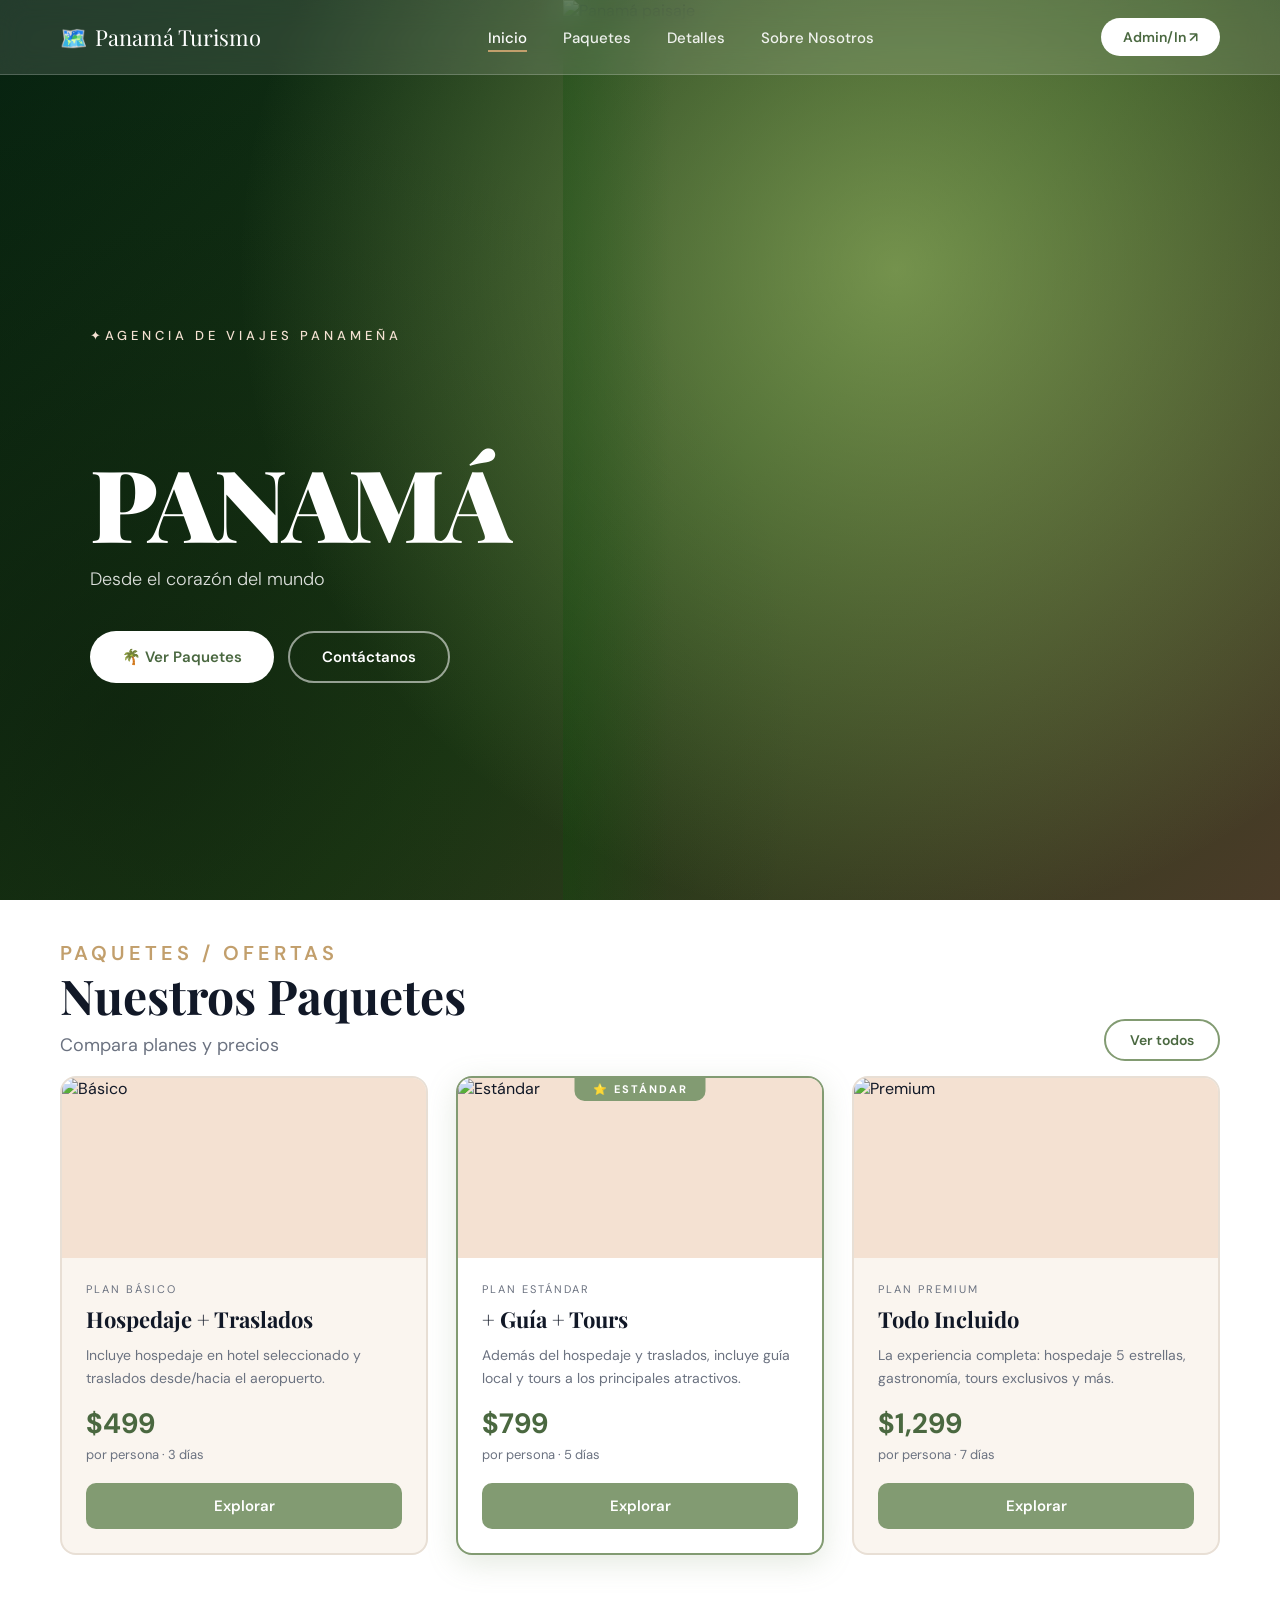
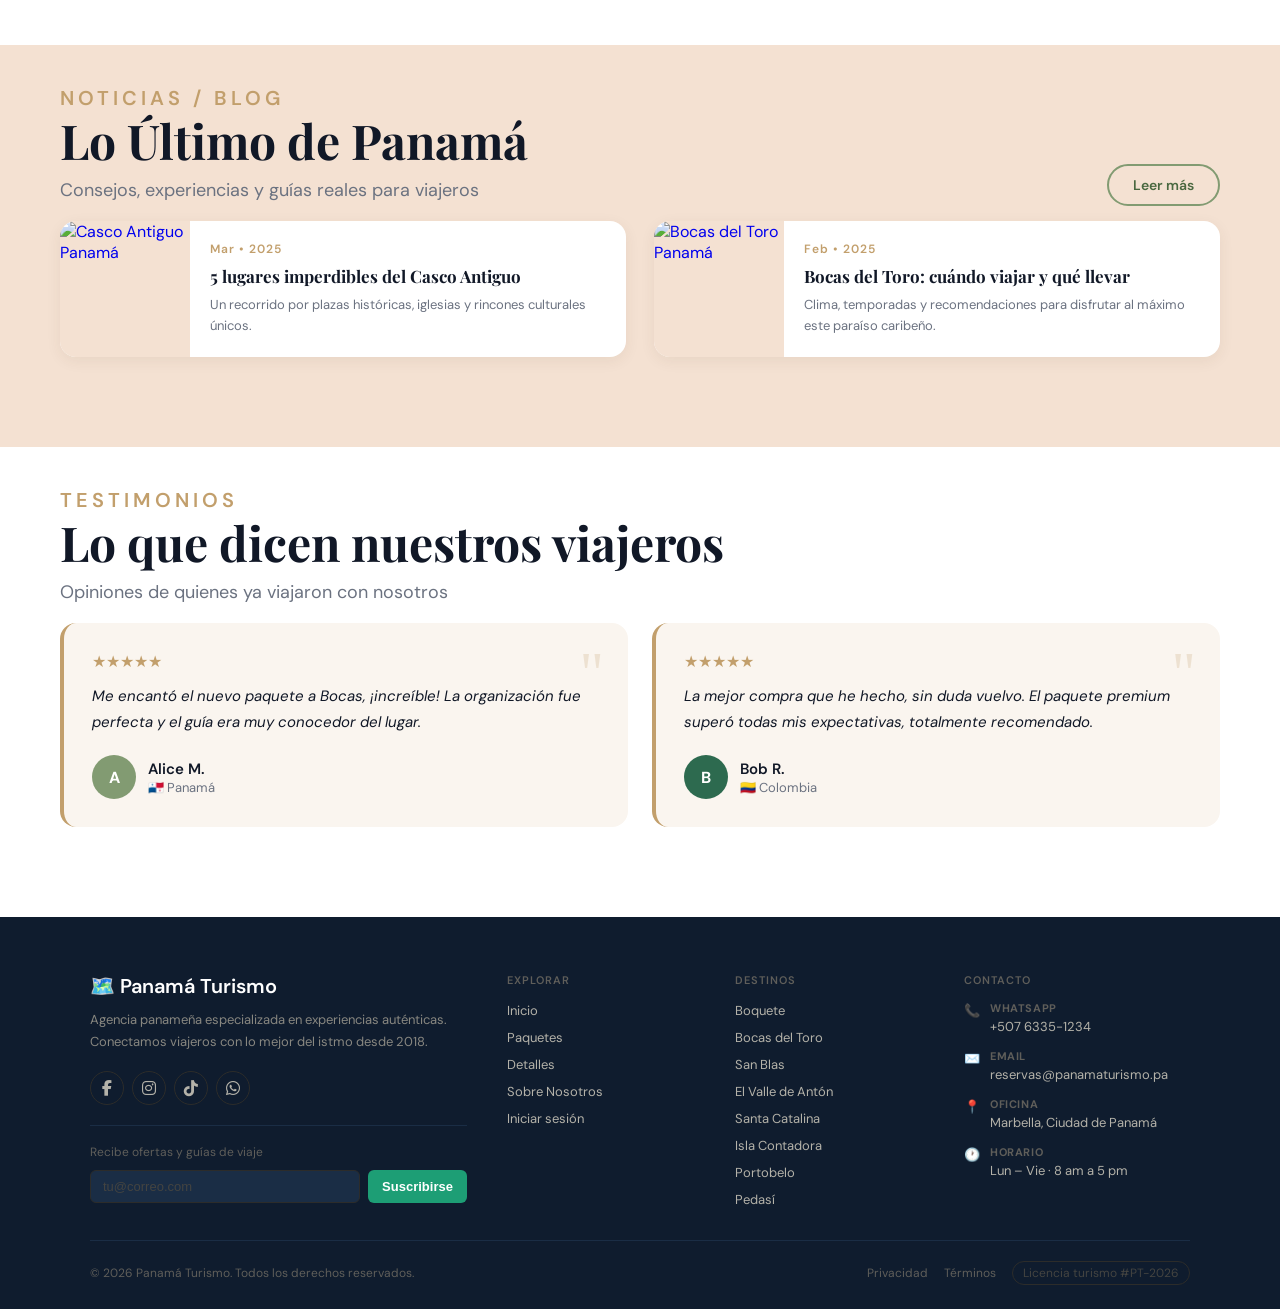
==== commit 12e70779: "lab3 final" ====
--- a/index.html
+++ b/index.html
@@ -18,7 +18,7 @@
         <span>🗺️</span> Panamá Turismo
     </a>
     <ul class="nav-links">
-        <li><a href="index.html" class="active">Inicio</a></li>
+        <li><a href="index.html">Inicio</a></li>
         <li><a href="paquetes.html">Paquetes</a></li>
         <li><a href="detalle.html">Detalles</a></li>
         <li><a href="contacto.html">Sobre Nosotros</a></li>
@@ -30,10 +30,10 @@
 <section id="inicio">
     <div class="hero-bg"></div>
     <div class="hero-img-wrap">
-        <img src="https://images.unsplash.com/photo-1506905925346-21bda4d32df4?w=1200&q=80" alt="Panamá paisaje">
+        <img src="https://res.cloudinary.com/simpleview/image/upload/v1736184229/clients/panama/large_Cerro_Gaital_El_Valle_de_Ant_n_Cocl_Province_Panam__a65ba8f7-350c-4009-a45c-ee158fc60dd7.jpg" alt="Panamá paisaje">
     </div>
     <div class="hero-content">
-        <p class="hero-eyebrow">✦ Agencia de viajes panameña</p>
+        <p class="hero-eyebrow">✦Agencia de viajes panameña</p>
         <h1 class="hero-title">PANAMÁ</h1>
         <p class="hero-subtitle">Desde el corazón del mundo</p>
         <div class="hero-btns">
@@ -56,7 +56,7 @@
     <div class="paquetes-grid">
         <div class="paquete-card">
             <div class="paquete-foto">
-                <img src="https://images.unsplash.com/photo-1520250497591-112f2f40a3f4?w=600&q=80" alt="Básico">
+                <img src="https://media.admagazine.com/photos/662b130db8159271a43c239f/16:9/w_2560%2Cc_limit/SOFITEL%2520-%2520AD.jpg" alt="Básico">
             </div>
             <div class="paquete-body">
                 <p class="paquete-tipo">Plan Básico</p>
@@ -70,7 +70,7 @@
         <div class="paquete-card destacado">
             <span class="paquete-label">⭐ Estándar</span>
             <div class="paquete-foto">
-                <img src="https://images.unsplash.com/photo-1551918120-9739cb430c6d?w=600&q=80" alt="Estándar">
+                <img src="https://sanblaskunayala.com/wp-content/uploads/2018/12/kunayala53925.jpg" alt="Estándar">
             </div>
             <div class="paquete-body">
                 <p class="paquete-tipo">Plan Estándar</p>
@@ -83,7 +83,7 @@
         </div>
         <div class="paquete-card">
             <div class="paquete-foto">
-                <img src="https://images.unsplash.com/photo-1566073771259-6a8506099945?w=600&q=80" alt="Premium">
+                <img src="https://cf.bstatic.com/xdata/images/hotel/max1024x768/774991162.jpg?k=8ced0d453f4c4245f19bccb9619e044f2921333820317c5e6220d8612730e14d&o=" alt="Premium">
             </div>
             <div class="paquete-body">
                 <p class="paquete-tipo">Plan Premium</p>
@@ -120,7 +120,7 @@
            target="_blank"
            rel="noopener noreferrer">
             <div class="blog-img">
-                <img src="https://images.unsplash.com/photo-1504214208698-ea1916a2195a?w=300&q=80"
+                <img src="https://image-tc.galaxy.tf/wijpeg-9ytjb87kukrpw7n3dhgx3b8v2/casco-antiguo-panama-2_standard.jpg?crop=92%2C0%2C1417%2C1063"
                      alt="Casco Antiguo Panamá">
             </div>
             <div class="blog-body">
@@ -137,7 +137,7 @@
            target="_blank"
            rel="noopener noreferrer">
             <div class="blog-img">
-                <img src="https://images.unsplash.com/photo-1544735716-392fe2489ffa?w=300&q=80"
+                <img src="https://i0.wp.com/bookpanamatours.com/wp-content/uploads/2025/06/Isla-Colon-Panama.jpeg?fit=1200%2C679&ssl=1"
                      alt="Bocas del Toro Panamá">
             </div>
             <div class="blog-body">
--- a/css/index.css
+++ b/css/index.css
@@ -13,6 +13,15 @@
     --gris:        #6B7280;
     --negro:       #111827;
     --verde:       #2D6A4F;
+
+ /*Creados despues*/   
+ --salvia: #829B72;
+ --salvia-oscuro: #4A6840;
+ --dorado:        #C29F6C;
+ --dorado-claro:  #E0C49A;
+ --crema:         #F4E1D2;
+ --crema-clara:   #FAF5EF;
+ --terracota:     #9C6644
 }
 
 /* ── Reset ── */
@@ -25,7 +34,102 @@
 html {
     scroll-behavior: smooth;
 }
-
+/*nav*/
+#navbarP {
+    position: fixed;
+    top: 0; left: 0; right: 0;
+    z-index: 100;
+    display: flex;
+    align-items: center;
+    justify-content: space-between;
+    padding: 18px 60px;
+    background: rgba(74, 104, 64, 0.85);
+    backdrop-filter: blur(14px);
+    -webkit-backdrop-filter: blur(14px);
+    border-bottom: 1px solid rgba(255, 255, 255, 0.15);
+    transition: background 0.3s, border-color 0.3s, box-shadow 0.3s;
+}
+ 
+#navbarP.scrolled {
+    background: rgba(74, 104, 64, 0.97);
+    border-bottom: 1px solid rgba(194, 159, 108, 0.3);
+    box-shadow: 0 2px 24px rgba(34, 26, 16, 0.18);
+}
+ 
+#navbarP .nav-logo {
+    font-family: 'Playfair Display', serif;
+    font-size: 22px;
+    color: white;
+    text-decoration: none;
+    display: flex;
+    align-items: center;
+    gap: 8px;
+}
+ 
+#navbarP .nav-links {
+    display: flex;
+    gap: 36px;
+    list-style: none;
+}
+ 
+#navbarP .nav-links a {
+    text-decoration: none;
+    color: rgba(255, 255, 255, 0.88);
+    font-size: 15px;
+    font-weight: 500;
+    transition: color 0.2s;
+}
+ 
+#navbarP .nav-links a:hover {
+    color: white;
+}
+ 
+#navbarP .nav-links a.active {
+    color: white;
+    border-bottom: 2px solid var(--dorado);
+    padding-bottom: 2px;
+}
+ 
+#navbarP .nav-admin {
+    background: white;
+    color: var(--salvia-oscuro);
+    border: none;
+    padding: 10px 22px;
+    border-radius: 25px;
+    font-size: 14px;
+    font-weight: 600;
+    cursor: pointer;
+    transition: all 0.3s;
+    text-decoration: none;
+    display: flex;
+    align-items: center;
+    gap: 6px;
+}
+ 
+#navbarP .nav-admin:hover {
+    background: var(--dorado);
+    color: white;
+    transform: translateY(-1px);
+}
+ 
+/* ════════════════════════════════
+   TÍTULO PRINCIPAL
+════════════════════════════════ */
+h1 {
+    font-family: 'Playfair Display', serif;
+    font-size: clamp(48px, 7vw, 80px);
+    text-align: center;
+    margin-top: 110px;
+    margin-bottom: 8px;
+    color: var(--salvia-oscuro);
+}
+ 
+.page-subtitle {
+    text-align: center;
+    color: var(--gris);
+    font-size: 16px;
+    margin-bottom: 40px;
+}
 body {
     font-family: 'DM Sans', sans-serif;
     background: var(--blanco);
@@ -52,9 +156,9 @@
 }
 
 nav.scrolled {
-    background: rgba(255, 255, 255, 0.95);
-    border-bottom: 1px solid #e5e7eb;
-    box-shadow: 0 2px 20px rgba(0, 0, 0, 0.08);
+    background: rgba(253, 250, 245, 0.97);
+    border-bottom: 1px solid rgba(194, 159, 108, 0.25);
+    box-shadow: 0 2px 20px rgba(74, 56, 30, 0.1);
 }
 
 nav.scrolled .nav-logo,
@@ -63,7 +167,7 @@
 }
 
 nav.scrolled .nav-admin {
-    background: var(--azul);
+    background: var(--salvia);
     color: white;
 }
 
@@ -95,15 +199,16 @@
     color: white;
 }
 
+/*realizar hover para que se mueva*/
 .nav-links a.active {
     color: white;
-    border-bottom: 2px solid var(--turquesa);
+    border-bottom: 2px solid var(--dorado);
     padding-bottom: 2px;
 }
 
 .nav-admin {
     background: white;
-    color: var(--azul-oscuro);
+    color: var(--salvia-oscuro);
     border: none;
     padding: 10px 22px;
     border-radius: 25px;
@@ -118,7 +223,7 @@
 }
 
 .nav-admin:hover {
-    background: var(--turquesa);
+    background: var(--dorado);
     color: white;
     transform: translateY(-1px);
 }
@@ -137,7 +242,7 @@
 .hero-bg {
     position: absolute;
     inset: 0;
-    background: linear-gradient(135deg, #023E8A 0%, #0077B6 40%, #00B4D8 100%);
+    background: linear-gradient(135deg, #062210 0%, #203f16  55%, #4a3b28 100%);
 }
 
 .hero-bg::after {
@@ -145,14 +250,14 @@
     position: absolute;
     inset: 0;
     background-image:
-        radial-gradient(circle at 70% 40%, rgba(0, 180, 216, 0.3) 0%, transparent 50%),
-        radial-gradient(circle at 20% 80%, rgba(0, 60, 120, 0.4) 0%, transparent 40%);
+       radial-gradient(circle at 70% 30%, rgba(186, 215, 122, 0.55) 0%, transparent 60%),
+       radial-gradient(circle at 10% 80%, rgba(4, 15, 7, 0.4) 0%, transparent 50%);
 }
 
 .hero-img-wrap {
     position: absolute;
     right: 0; top: 0; bottom: 0;
-    width: 55%;
+    width: 56%;
     overflow: hidden;
 }
 
@@ -160,21 +265,22 @@
     width: 100%;
     height: 100%;
     object-fit: cover;
-    opacity: 0.55;
+    opacity: 0.45;
 }
 
 .hero-img-wrap::before {
     content: '';
     position: absolute;
     inset: 0;
-    background: linear-gradient(to right, #023E8A 0%, transparent 60%);
+    background: linear-gradient(to right, #0c4e0a4a 0%, transparent 15%);
     z-index: 1;
 }
 
 .hero-content {
     position: relative;
+    top: 80px;
     z-index: 2;
-    padding: 0 60px;
+    padding: 0 30px;
     max-width: 600px;
     animation: fadeUp 0.9s ease both;
 }
@@ -188,8 +294,8 @@
     font-size: 13px;
     letter-spacing: 4px;
     text-transform: uppercase;
-    color: var(--turquesa);
-    margin-bottom: 16px;
+    color: var(--crema);
+    margin-bottom: 1px;
     font-weight: 500;
 }
 
@@ -205,7 +311,7 @@
 
 .hero-subtitle {
     font-size: 18px;
-    color: rgba(255, 255, 255, 0.8);
+    color: rgba(255, 255, 255, 0.85);
     margin-bottom: 40px;
     font-weight: 300;
 }
@@ -219,7 +325,7 @@
 
 .btn-primary {
     background: white;
-    color: var(--azul-oscuro);
+    color: var(--salvia-oscuro);
     padding: 14px 32px;
     border-radius: 30px;
     font-size: 15px;
@@ -234,7 +340,7 @@
 }
 
 .btn-primary:hover {
-    background: var(--turquesa);
+    background: var(--dorado);
     color: white;
     transform: translateY(-2px);
     box-shadow: 0 8px 25px rgba(0, 180, 216, 0.4);
@@ -248,7 +354,7 @@
     font-size: 15px;
     font-weight: 600;
     text-decoration: none;
-    border: 2px solid rgba(255, 255, 255, 0.5);
+    border: 2px solid rgba(255, 255, 255, 0.55);
     cursor: pointer;
     transition: all 0.3s;
 }
@@ -266,7 +372,7 @@
 
 .hero-tag {
     background: rgba(255, 255, 255, 0.15);
-    border: 1px solid rgba(255, 255, 255, 0.25);
+    border: 1px solid rgba(255, 255, 255, 0.3);
     color: white;
     padding: 8px 18px;
     border-radius: 20px;
@@ -278,8 +384,8 @@
 
 .hero-tag:hover,
 .hero-tag.active {
-    background: var(--turquesa);
-    border-color: var(--turquesa);
+    background: var(--dorado);
+    border-color: var(--dorado);
 }
 
 /* ════════════════════════════════
@@ -290,12 +396,12 @@
 }
 
 .section-eyebrow {
-    font-size: 12px;
+    font-size: 20px;
     letter-spacing: 4px;
     text-transform: uppercase;
-    color: var(--turquesa);
+    color: var(--dorado);
     font-weight: 600;
-    margin-bottom: 10px;
+    margin-bottom: 2px;
 }
 
 .section-title {
@@ -309,21 +415,21 @@
 
 .section-sub {
     color: var(--gris);
-    font-size: 16px;
-    margin-bottom: 36px;
+    font-size: 18px;
+    margin-bottom: 4px;
 }
 
 .section-header {
     display: flex;
     align-items: flex-end;
     justify-content: space-between;
-    margin-bottom: 48px;
-}
-
+    margin-top:-50px;
+    margin-bottom: 15px;
+}
 .btn-ver-todos {
     background: transparent;
-    border: 2px solid var(--azul);
-    color: var(--azul);
+    border: 2px solid var(--salvia);
+    color: var(--salvia-oscuro);
     padding: 10px 24px;
     border-radius: 25px;
     font-size: 14px;
@@ -335,7 +441,7 @@
 }
 
 .btn-ver-todos:hover {
-    background: var(--azul);
+    background: var(--salvia);
     color: white;
 }
 
@@ -343,7 +449,7 @@
    DESTINOS DESTACADOS
 ════════════════════════════════ */
 #destinos {
-    background: var(--arena);
+    background: var(--crema);
 }
 
 .destinos-grid {
@@ -356,7 +462,7 @@
     border-radius: 16px;
     overflow: hidden;
     background: white;
-    box-shadow: 0 4px 20px rgba(0, 0, 0, 0.08);
+    box-shadow: 0 4px 20px rgba(74, 56, 30, 0.08);
     transition: transform 0.3s, box-shadow 0.3s;
     cursor: pointer;
     text-decoration: none;
@@ -365,7 +471,7 @@
 
 .destino-card:hover {
     transform: translateY(-8px);
-    box-shadow: 0 16px 40px rgba(0, 0, 0, 0.15);
+    box-shadow: 0 16px 40px rgba(74, 56, 30, 0.16);
 }
 
 .destino-img {
@@ -397,9 +503,9 @@
     text-transform: uppercase;
 }
 
-.destino-badge.nuevo   { background: var(--verde); }
-.destino-badge.vendido { background: #D62828; }
-.destino-badge.popular { background: #F77F00; }
+.destino-badge.nuevo   { background: var(--salvia-oscuro); }
+.destino-badge.vendido { background: var(--terracota); }
+.destino-badge.popular { background: var(--dorado); }
 
 .destino-info {
     padding: 20px;
@@ -413,7 +519,7 @@
 }
 
 .destino-precio {
-    color: var(--azul);
+    color: var(--salvia-oscuro);
     font-weight: 700;
     font-size: 16px;
 }
@@ -440,28 +546,30 @@
 .paquete-card {
     border-radius: 16px;
     overflow: hidden;
-    border: 2px solid #e5e7eb;
+    border: 2px solid #e8dfd5;
     transition: all 0.3s;
     cursor: pointer;
     position: relative;
+    background: var(--crema-clara);
 }
 
 .paquete-card:hover {
-    border-color: var(--turquesa);
-    box-shadow: 0 12px 35px rgba(0, 119, 182, 0.15);
+    border-color: var(--dorado);
+    box-shadow: 0 12px 35px rgba(194, 159, 108, 0.2);
     transform: translateY(-4px);
 }
 
 .paquete-card.destacado {
-    border-color: var(--azul);
-    box-shadow: 0 8px 30px rgba(0, 119, 182, 0.2);
+    border-color: var(--salvia);
+    box-shadow: 0 8px 30px rgba(130, 155, 114, 0.22);
+    background: white;
 }
 
 .paquete-label {
     position: absolute;
     top: -1px; left: 50%;
     transform: translateX(-50%);
-    background: var(--azul);
+    background: var(--salvia);
     color: white;
     font-size: 11px;
     font-weight: 700;
@@ -474,7 +582,7 @@
 .paquete-foto {
     height: 180px;
     overflow: hidden;
-    background: #e5e7eb;
+    background: var(--crema);
 }
 
 .paquete-foto img {
@@ -499,6 +607,7 @@
     font-family: 'Playfair Display', serif;
     font-size: 22px;
     margin-bottom: 10px;
+    color: var(--negro);
 }
 
 .paquete-desc {
@@ -511,7 +620,7 @@
 .paquete-precio {
     font-size: 28px;
     font-weight: 700;
-    color: var(--azul-oscuro);
+    color: var(--salvia-oscuro);
     margin-bottom: 4px;
 }
 
@@ -524,7 +633,7 @@
 .btn-paquete {
     width: 100%;
     padding: 13px;
-    background: var(--azul);
+    background: var(--salvia);
     color: white;
     border: none;
     border-radius: 10px;
@@ -538,14 +647,14 @@
 }
 
 .btn-paquete:hover {
-    background: var(--azul-oscuro);
+    background: var(--salvia-oscuro);
 }
 
 /* ════════════════════════════════
    BLOG / NOTICIAS
 ════════════════════════════════ */
 #blog {
-    background: var(--arena);
+    background: var(--crema);
 }
 
 .blog-grid {
@@ -559,7 +668,7 @@
     border-radius: 16px;
     overflow: hidden;
     display: flex;
-    box-shadow: 0 4px 15px rgba(0, 0, 0, 0.07);
+    box-shadow: 0 4px 15px rgba(74, 56, 30, 0.07);
     transition: transform 0.3s, box-shadow 0.3s;
     cursor: pointer;
     text-decoration: none;
@@ -567,13 +676,13 @@
 
 .blog-card:hover {
     transform: translateY(-5px);
-    box-shadow: 0 12px 30px rgba(0, 0, 0, 0.12);
+    box-shadow: 0 12px 30px rgba(74, 56, 30, 0.13);
 }
 
 .blog-img {
     width: 130px;
     flex-shrink: 0;
-    background: #e5e7eb;
+    background: var(--crema);
     overflow: hidden;
 }
 
@@ -589,7 +698,7 @@
 
 .blog-fecha {
     font-size: 12px;
-    color: var(--turquesa);
+    color: var(--dorado);
     font-weight: 600;
     letter-spacing: 1px;
     margin-bottom: 8px;
@@ -623,25 +732,25 @@
 }
 
 .testi-card {
-    background: var(--arena);
+    background: var(--crema-clara);
     border-radius: 16px;
     padding: 28px;
     position: relative;
-    border-left: 4px solid var(--turquesa);
+    border-left: 4px solid var(--dorado);
 }
 
 .testi-quote {
     position: absolute;
     top: 20px; right: 24px;
     font-size: 60px;
-    color: var(--turquesa);
-    opacity: 0.2;
+    color: var(--dorado);
+    opacity: 0.22;
     font-family: Georgia, serif;
     line-height: 1;
 }
 
 .testi-stars {
-    color: #F59E0B;
+    color: var(--dorado);
     font-size: 16px;
     margin-bottom: 12px;
 }
@@ -664,7 +773,7 @@
     width: 44px;
     height: 44px;
     border-radius: 50%;
-    background: var(--azul);
+    background: var(--salvia);
     color: white;
     display: flex;
     align-items: center;
@@ -677,6 +786,7 @@
 .testi-nombre {
     font-weight: 600;
     font-size: 15px;
+    color: var(--negro);
 }
 
 .testi-pais {
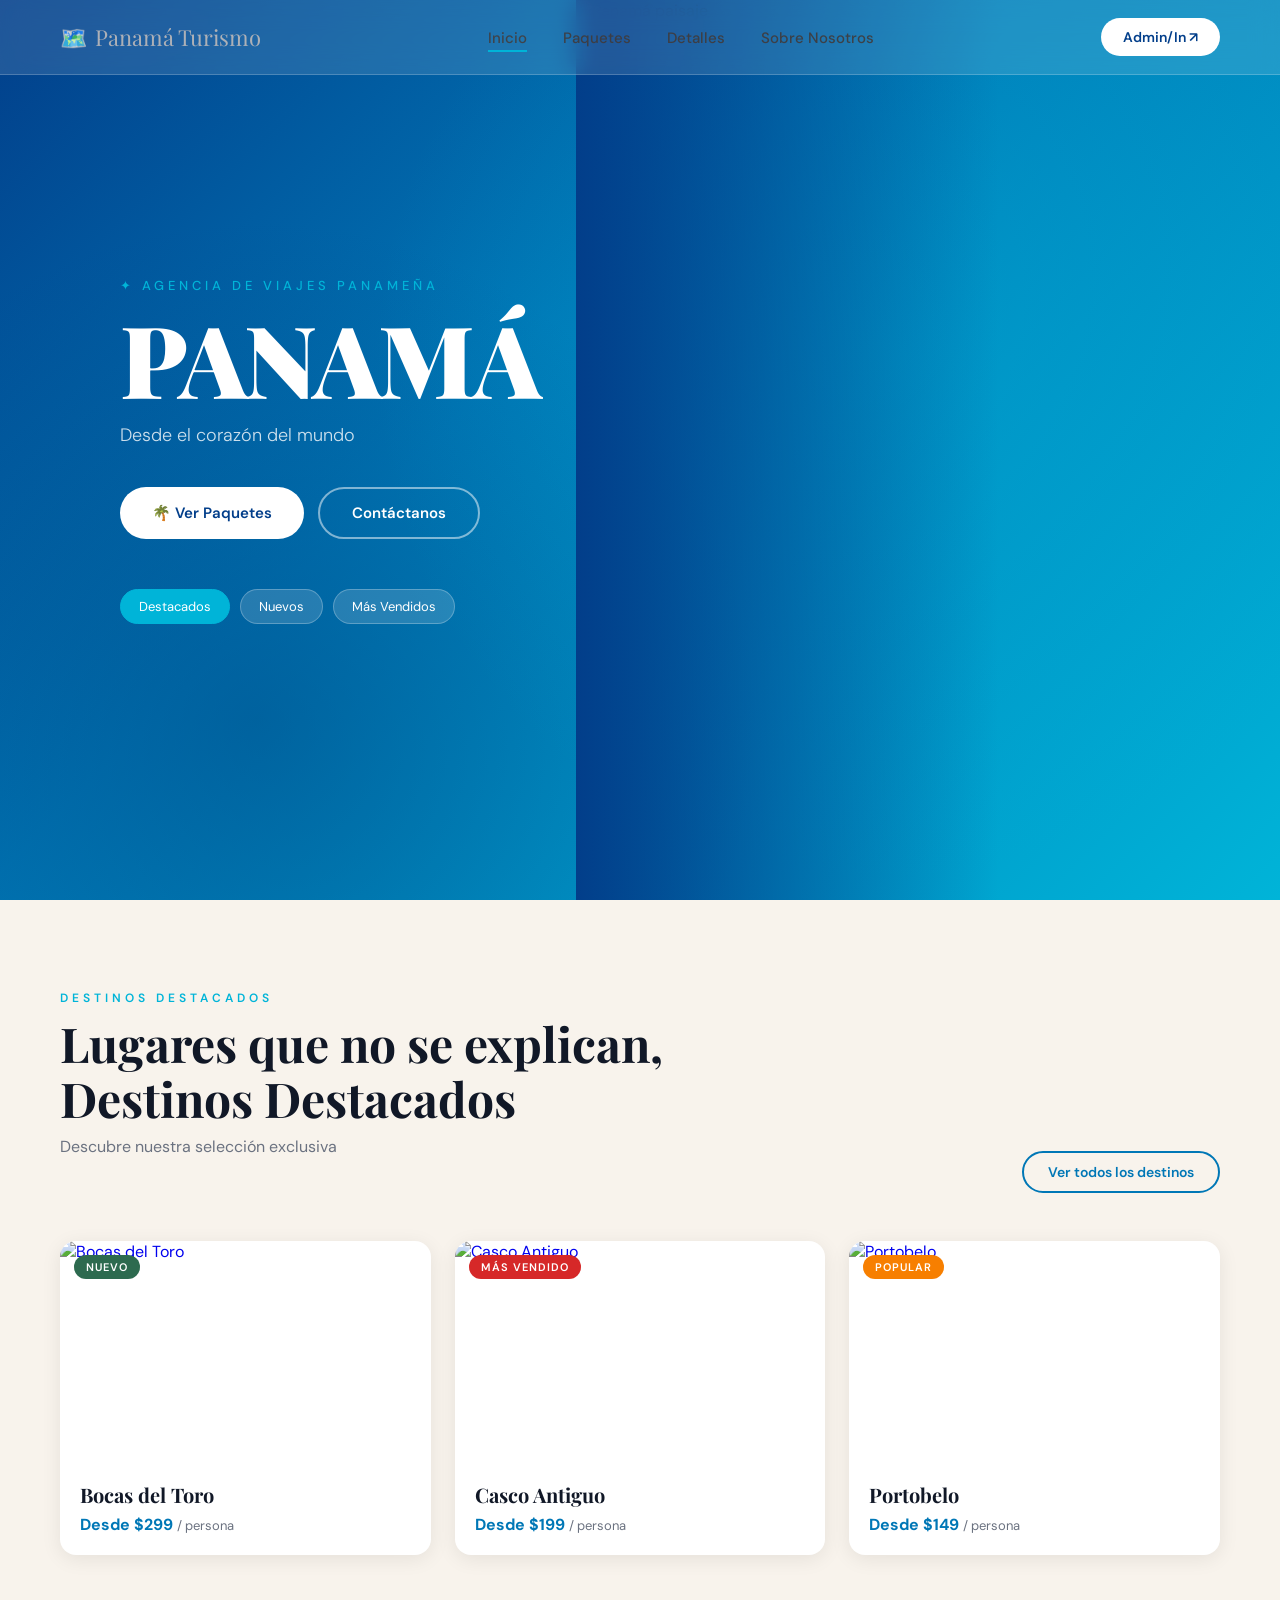
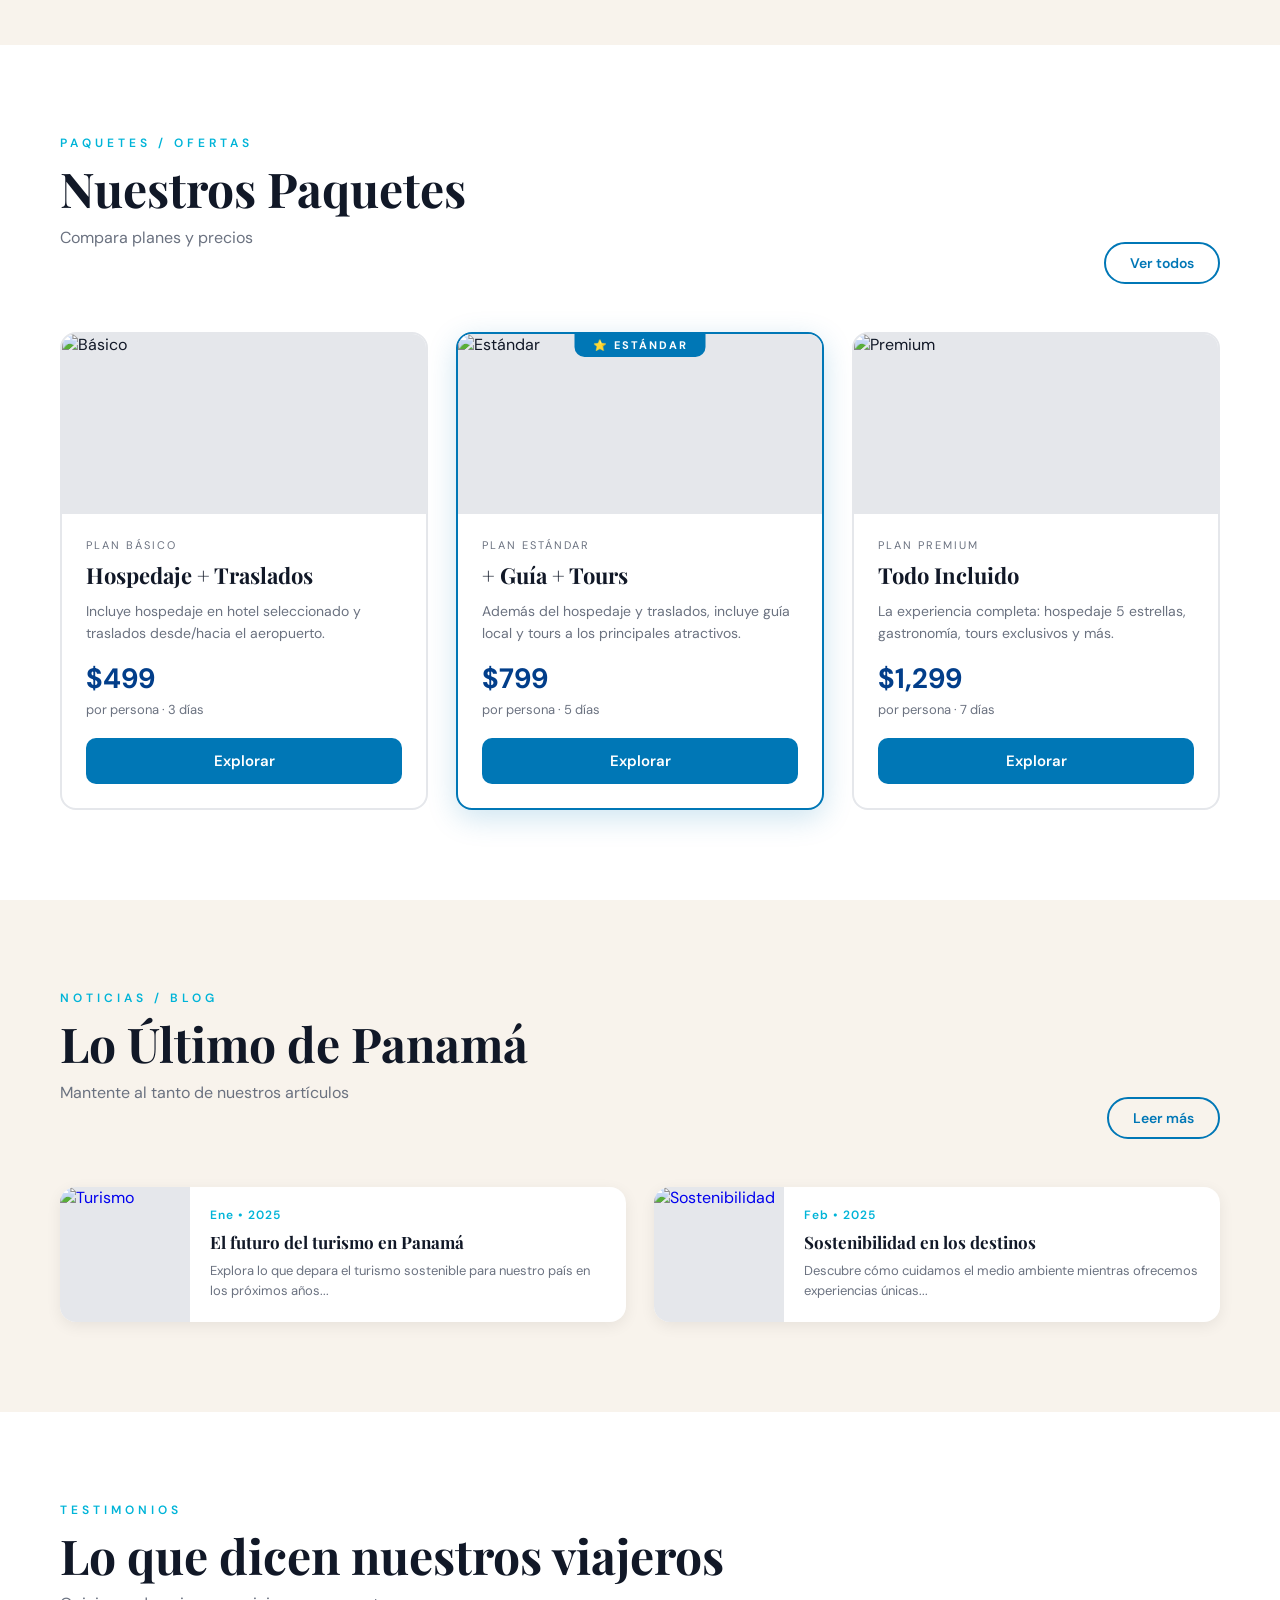
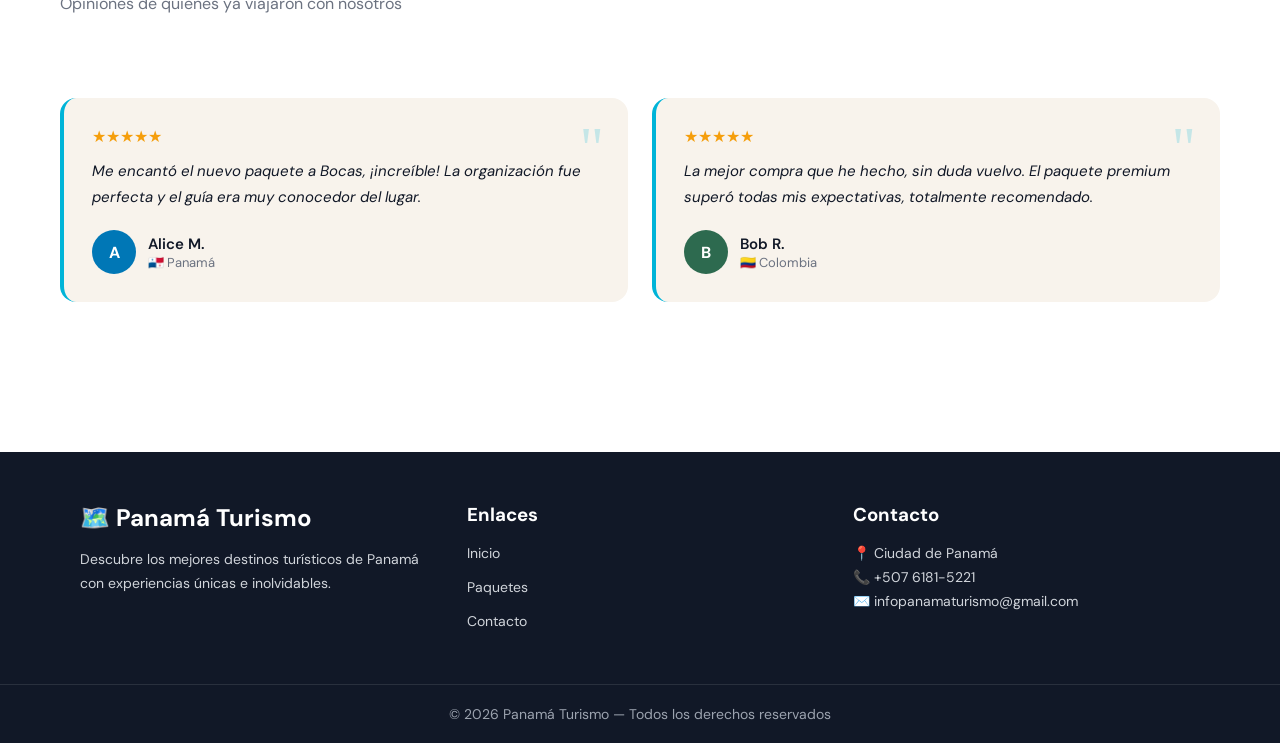
==== commit 47f68196: "Se Creo la vista del admin,Modificamos el css y creamos un archivo footer.css global se aplico a cad" ====
--- a/index.html
+++ b/index.html
@@ -4,11 +4,11 @@
     <meta charset="UTF-8">
     <meta name="viewport" content="width=device-width, initial-scale=1.0">
     <title>Panamá Turismo – Desde el corazón del mundo</title>
-   
+
     <link rel="preconnect" href="https://fonts.googleapis.com">
     <link href="https://fonts.googleapis.com/css2?family=Playfair+Display:wght@700;900&family=DM+Sans:wght@300;400;500;600&display=swap" rel="stylesheet">
-    <link rel="stylesheet" href="https://cdnjs.cloudflare.com/ajax/libs/font-awesome/6.5.0/css/all.min.css">
     <link rel="stylesheet" href="css/index.css">
+    <link rel="stylesheet" href="css/footer.css">
 </head>
 <body>
 
@@ -18,7 +18,7 @@
         <span>🗺️</span> Panamá Turismo
     </a>
     <ul class="nav-links">
-        <li><a href="index.html">Inicio</a></li>
+        <li><a href="index.html" class="active">Inicio</a></li>
         <li><a href="paquetes.html">Paquetes</a></li>
         <li><a href="detalle.html">Detalles</a></li>
         <li><a href="contacto.html">Sobre Nosotros</a></li>
@@ -30,16 +30,65 @@
 <section id="inicio">
     <div class="hero-bg"></div>
     <div class="hero-img-wrap">
-        <img src="https://res.cloudinary.com/simpleview/image/upload/v1736184229/clients/panama/large_Cerro_Gaital_El_Valle_de_Ant_n_Cocl_Province_Panam__a65ba8f7-350c-4009-a45c-ee158fc60dd7.jpg" alt="Panamá paisaje">
+        <img src="https://images.unsplash.com/photo-1506905925346-21bda4d32df4?w=1200&q=80" alt="Panamá paisaje">
     </div>
     <div class="hero-content">
-        <p class="hero-eyebrow">✦Agencia de viajes panameña</p>
+        <p class="hero-eyebrow">✦ Agencia de viajes panameña</p>
         <h1 class="hero-title">PANAMÁ</h1>
         <p class="hero-subtitle">Desde el corazón del mundo</p>
         <div class="hero-btns">
             <a href="paquetes.html" class="btn-primary">🌴 Ver Paquetes</a>
             <a href="contacto.html" class="btn-outline">Contáctanos</a>
         </div>
+        <div class="hero-tags">
+            <span class="hero-tag active">Destacados</span>
+            <span class="hero-tag">Nuevos</span>
+            <span class="hero-tag">Más Vendidos</span>
+        </div>
+    </div>
+</section>
+
+<!-- ══════════════ DESTINOS DESTACADOS ══════════════ -->
+<section id="destinos">
+    <div class="section-header">
+        <div>
+            <p class="section-eyebrow">Destinos Destacados</p>
+            <h2 class="section-title">Lugares que no se explican,<br>Destinos Destacados</h2>
+            <p class="section-sub">Descubre nuestra selección exclusiva</p>
+        </div>
+        <a href="paquetes.html" class="btn-ver-todos">Ver todos los destinos</a>
+    </div>
+    <div class="destinos-grid">
+        <a href="paquetes.html" class="destino-card">
+            <div class="destino-img">
+                <img src="https://images.unsplash.com/photo-1544735716-392fe2489ffa?w=600&q=80" alt="Bocas del Toro">
+                <span class="destino-badge nuevo">Nuevo</span>
+            </div>
+            <div class="destino-info">
+                <h3>Bocas del Toro</h3>
+                <p class="destino-precio">Desde $299 <span>/ persona</span></p>
+            </div>
+        </a>
+        <a href="paquetes.html" class="destino-card">
+            <div class="destino-img">
+                <img src="https://images.unsplash.com/photo-1504214208698-ea1916a2195a?w=600&q=80" alt="Casco Antiguo">
+                <span class="destino-badge vendido">Más Vendido</span>
+            </div>
+            <div class="destino-info">
+                <h3>Casco Antiguo</h3>
+                <p class="destino-precio">Desde $199 <span>/ persona</span></p>
+            </div>
+        </a>
+        <a href="paquetes.html" class="destino-card">
+            <div class="destino-img">
+                <img src="https://images.unsplash.com/photo-1519451241324-20b4ea2c4220?w=600&q=80" alt="Portobelo">
+                <span class="destino-badge popular">Popular</span>
+            </div>
+            <div class="destino-info">
+                <h3>Portobelo</h3>
+                <p class="destino-precio">Desde $149 <span>/ persona</span></p>
+            </div>
+        </a>
     </div>
 </section>
 
@@ -56,7 +105,7 @@
     <div class="paquetes-grid">
         <div class="paquete-card">
             <div class="paquete-foto">
-                <img src="https://media.admagazine.com/photos/662b130db8159271a43c239f/16:9/w_2560%2Cc_limit/SOFITEL%2520-%2520AD.jpg" alt="Básico">
+                <img src="https://images.unsplash.com/photo-1520250497591-112f2f40a3f4?w=600&q=80" alt="Básico">
             </div>
             <div class="paquete-body">
                 <p class="paquete-tipo">Plan Básico</p>
@@ -70,7 +119,7 @@
         <div class="paquete-card destacado">
             <span class="paquete-label">⭐ Estándar</span>
             <div class="paquete-foto">
-                <img src="https://sanblaskunayala.com/wp-content/uploads/2018/12/kunayala53925.jpg" alt="Estándar">
+                <img src="https://images.unsplash.com/photo-1551918120-9739cb430c6d?w=600&q=80" alt="Estándar">
             </div>
             <div class="paquete-body">
                 <p class="paquete-tipo">Plan Estándar</p>
@@ -83,7 +132,7 @@
         </div>
         <div class="paquete-card">
             <div class="paquete-foto">
-                <img src="https://cf.bstatic.com/xdata/images/hotel/max1024x768/774991162.jpg?k=8ced0d453f4c4245f19bccb9619e044f2921333820317c5e6220d8612730e14d&o=" alt="Premium">
+                <img src="https://images.unsplash.com/photo-1566073771259-6a8506099945?w=600&q=80" alt="Premium">
             </div>
             <div class="paquete-body">
                 <p class="paquete-tipo">Plan Premium</p>
@@ -103,52 +152,31 @@
         <div>
             <p class="section-eyebrow">Noticias / Blog</p>
             <h2 class="section-title">Lo Último de Panamá</h2>
-            <p class="section-sub">Consejos, experiencias y guías reales para viajeros</p>
-        </div>
-        <a href="https://www.visitpanama.com/blog/"
-           class="btn-ver-todos"
-           target="_blank"
-           rel="noopener noreferrer">
-           Leer más
-        </a>
-    </div>
-
+            <p class="section-sub">Mantente al tanto de nuestros artículos</p>
+        </div>
+        <a href="#" class="btn-ver-todos">Leer más</a>
+    </div>
     <div class="blog-grid">
-
-        <a href="https://www.visitpanama.com/destinations/panama-city/casco-antiguo/"
-           class="blog-card"
-           target="_blank"
-           rel="noopener noreferrer">
+        <a href="#" class="blog-card">
             <div class="blog-img">
-                <img src="https://image-tc.galaxy.tf/wijpeg-9ytjb87kukrpw7n3dhgx3b8v2/casco-antiguo-panama-2_standard.jpg?crop=92%2C0%2C1417%2C1063"
-                     alt="Casco Antiguo Panamá">
+                <img src="https://images.unsplash.com/photo-1488085061387-422e29b40080?w=300&q=80" alt="Turismo">
             </div>
             <div class="blog-body">
-                <p class="blog-fecha">Mar • 2025</p>
-                <h3 class="blog-titulo">5 lugares imperdibles del Casco Antiguo</h3>
-                <p class="blog-extracto">
-                    Un recorrido por plazas históricas, iglesias y rincones culturales únicos.
-                </p>
-            </div>
-        </a>
-
-        <a href="https://www.visitpanama.com/destinations/bocas-del-toro/"
-           class="blog-card"
-           target="_blank"
-           rel="noopener noreferrer">
+                <p class="blog-fecha">Ene • 2025</p>
+                <h3 class="blog-titulo">El futuro del turismo en Panamá</h3>
+                <p class="blog-extracto">Explora lo que depara el turismo sostenible para nuestro país en los próximos años...</p>
+            </div>
+        </a>
+        <a href="#" class="blog-card">
             <div class="blog-img">
-                <img src="https://i0.wp.com/bookpanamatours.com/wp-content/uploads/2025/06/Isla-Colon-Panama.jpeg?fit=1200%2C679&ssl=1"
-                     alt="Bocas del Toro Panamá">
+                <img src="https://images.unsplash.com/photo-1441974231531-c6227db76b6e?w=300&q=80" alt="Sostenibilidad">
             </div>
             <div class="blog-body">
                 <p class="blog-fecha">Feb • 2025</p>
-                <h3 class="blog-titulo">Bocas del Toro: cuándo viajar y qué llevar</h3>
-                <p class="blog-extracto">
-                    Clima, temporadas y recomendaciones para disfrutar al máximo este paraíso caribeño.
-                </p>
-            </div>
-        </a>
-
+                <h3 class="blog-titulo">Sostenibilidad en los destinos</h3>
+                <p class="blog-extracto">Descubre cómo cuidamos el medio ambiente mientras ofrecemos experiencias únicas...</p>
+            </div>
+        </a>
     </div>
 </section>
 
@@ -189,131 +217,49 @@
     </div>
 </section>
 
-<!-- ══════════ FOOTER ══════════ -->
-<footer class="site-footer">
- 
-  <div class="footer-inner">
- 
-    <!-- Col 1 · Marca + Newsletter -->
-    <div class="footer-col footer-brand">
-      <a href="index.html" class="footer-logo">🗺️ Panamá Turismo</a>
-      <p class="footer-tagline">
-        Agencia panameña especializada en experiencias auténticas.
-        Conectamos viajeros con lo mejor del istmo desde 2018.
-      </p>
-      
- <!-- REDES SOCIALES -->
-        <div class="footer-social">
-          <a href="https://www.facebook.com/?locale=es_LA" class="social-btn facebook" title="Facebook" aria-label="Facebook">
-            <i class="fab fa-facebook-f"></i>
-          </a>
-
-          <a href="https://www.instagram.com/?hl=es" class="social-btn instagram" title="Instagram" aria-label="Instagram">
-            <i class="fab fa-instagram"></i>
-          </a>
-
-          <a href="https://www.tiktok.com/" class="social-btn tiktok" title="TikTok" aria-label="TikTok">
-            <i class="fab fa-tiktok"></i>
-          </a>
-
-          <a href="https://wa.me/50760000000" class="social-btn whatsapp" title="WhatsApp" aria-label="WhatsApp">
-            <i class="fab fa-whatsapp"></i>
-          </a>
-        </div>
-
- 
-      <!-- Mini newsletter -->
-      <div class="footer-newsletter">
-        <p class="newsletter-label">Recibe ofertas y guías de viaje</p>
-        <form class="newsletter-form" onsubmit="handleNewsletter(event)">
-          <input type="email" placeholder="tu@correo.com" required aria-label="Correo electrónico">
-          <button type="submit">Suscribirse</button>
-        </form>
-        <p class="newsletter-thanks" id="newsletter-thanks" style="display:none;">¡Gracias! Te escribiremos pronto 🎉</p>
-      </div>
-    </div>
- 
-    <!-- Col 2 · Páginas -->
-    <div class="footer-col">
-      <h3 class="footer-col-title">Explorar</h3>
-      <ul class="footer-links">
-        <li><a href="index.html">Inicio</a></li>
-        <li><a href="paquetes.html">Paquetes</a></li>
-        <li><a href="detalle.html">Detalles</a></li>
-        <li><a href="contacto.html">Sobre Nosotros</a></li>
-        <li><a href="admin.html">Iniciar sesión</a></li>
-      </ul>
-    </div>
- 
-    <!-- Col 3 · Destinos -->
-    <div class="footer-col">
-      <h3 class="footer-col-title">Destinos</h3>
-      <ul class="footer-links">
-        <li><a href="paquetes.html">Boquete</a></li>
-        <li><a href="paquetes.html">Bocas del Toro</a></li>
-        <li><a href="paquetes.html">San Blas</a></li>
-        <li><a href="paquetes.html">El Valle de Antón</a></li>
-        <li><a href="paquetes.html">Santa Catalina</a></li>
-        <li><a href="paquetes.html">Isla Contadora</a></li>
-        <li><a href="paquetes.html">Portobelo</a></li>
-        <li><a href="paquetes.html">Pedasí</a></li>
-      </ul>
-    </div>
- 
-    <!-- Col 4 · Contacto -->
-    <div class="footer-col">
-      <h3 class="footer-col-title">Contacto</h3>
- 
-      <div class="footer-contact-item">
-        <span class="contact-icon">📞</span>
-        <div>
-          <strong>WhatsApp</strong>
-          <span>+507 6335-1234</span>
-        </div>
-      </div>
- 
-      <div class="footer-contact-item">
-        <span class="contact-icon">✉️</span>
-        <div>
-          <strong>Email</strong>
-          <a href="mailto:hola@panamaturismo.pa">reservas@panamaturismo.pa</a>
-        </div>
-      </div>
- 
-      <div class="footer-contact-item">
-        <span class="contact-icon">📍</span>
-        <div>
-          <strong>Oficina</strong>
-          <span>Marbella, Ciudad de Panamá</span>
-        </div>
-      </div>
- 
-      <div class="footer-contact-item">
-        <span class="contact-icon">🕐</span>
-        <div>
-          <strong>Horario</strong>
-          <span>Lun – Vie · 8 am a 5 pm</span>
-        </div>
-      </div>
-    </div>
- 
-  </div><!-- /footer-inner -->
- 
-  <hr class="footer-divider">
- 
-  <div class="footer-bottom">
-    <p class="footer-copy">© 2026 Panamá Turismo. Todos los derechos reservados.</p>
-    <div class="footer-legal">
-      <a href="#">Privacidad</a>
-      <a href="#">Términos</a>
-      <span class="footer-license">Licencia turismo #PT-2026</span>
-    </div>
-  </div>
- 
+<!-- ══════════════ FOOTER ══════════════ -->
+<footer class="footer">
+    <div class="footer-container">
+
+        <div class="footer-brand">
+            <h2>🗺️ Panamá Turismo</h2>
+
+            <p>
+                Descubre los mejores destinos turísticos de Panamá
+                con experiencias únicas e inolvidables.
+            </p>
+        </div>
+
+        <div class="footer-links">
+
+            <h3>Enlaces</h3>
+
+            <a href="index.html">Inicio</a>
+            <a href="paquetes.html">Paquetes</a>
+            <a href="contacto.html">Contacto</a>
+
+        </div>
+
+        <div class="footer-contacto">
+
+            <h3>Contacto</h3>
+
+            <p>📍 Ciudad de Panamá</p>
+            <p>📞 +507 6181-5221</p>
+            <p>✉️ infopanamaturismo@gmail.com</p>
+
+        </div>
+
+    </div>
+
+    <div class="footer-copy">
+        © 2026 Panamá Turismo — Todos los derechos reservados
+    </div>
+
 </footer>
 
 <!-- JS al final del body -->
-<script src="js/index.js"></script>
+<script src="js/app.js"></script>
 
 </body>
 </html>
--- a/css/index.css
+++ b/css/index.css
@@ -13,15 +13,6 @@
     --gris:        #6B7280;
     --negro:       #111827;
     --verde:       #2D6A4F;
-
- /*Creados despues*/   
- --salvia: #829B72;
- --salvia-oscuro: #4A6840;
- --dorado:        #C29F6C;
- --dorado-claro:  #E0C49A;
- --crema:         #F4E1D2;
- --crema-clara:   #FAF5EF;
- --terracota:     #9C6644
 }
 
 /* ── Reset ── */
@@ -34,102 +25,7 @@
 html {
     scroll-behavior: smooth;
 }
-/*nav*/
-#navbarP {
-    position: fixed;
-    top: 0; left: 0; right: 0;
-    z-index: 100;
-    display: flex;
-    align-items: center;
-    justify-content: space-between;
-    padding: 18px 60px;
-    background: rgba(74, 104, 64, 0.85);
-    backdrop-filter: blur(14px);
-    -webkit-backdrop-filter: blur(14px);
-    border-bottom: 1px solid rgba(255, 255, 255, 0.15);
-    transition: background 0.3s, border-color 0.3s, box-shadow 0.3s;
-}
- 
-#navbarP.scrolled {
-    background: rgba(74, 104, 64, 0.97);
-    border-bottom: 1px solid rgba(194, 159, 108, 0.3);
-    box-shadow: 0 2px 24px rgba(34, 26, 16, 0.18);
-}
- 
-#navbarP .nav-logo {
-    font-family: 'Playfair Display', serif;
-    font-size: 22px;
-    color: white;
-    text-decoration: none;
-    display: flex;
-    align-items: center;
-    gap: 8px;
-}
- 
-#navbarP .nav-links {
-    display: flex;
-    gap: 36px;
-    list-style: none;
-}
- 
-#navbarP .nav-links a {
-    text-decoration: none;
-    color: rgba(255, 255, 255, 0.88);
-    font-size: 15px;
-    font-weight: 500;
-    transition: color 0.2s;
-}
- 
-#navbarP .nav-links a:hover {
-    color: white;
-}
- 
-#navbarP .nav-links a.active {
-    color: white;
-    border-bottom: 2px solid var(--dorado);
-    padding-bottom: 2px;
-}
- 
-#navbarP .nav-admin {
-    background: white;
-    color: var(--salvia-oscuro);
-    border: none;
-    padding: 10px 22px;
-    border-radius: 25px;
-    font-size: 14px;
-    font-weight: 600;
-    cursor: pointer;
-    transition: all 0.3s;
-    text-decoration: none;
-    display: flex;
-    align-items: center;
-    gap: 6px;
-}
- 
-#navbarP .nav-admin:hover {
-    background: var(--dorado);
-    color: white;
-    transform: translateY(-1px);
-}
- 
-/* ════════════════════════════════
-   TÍTULO PRINCIPAL
-════════════════════════════════ */
-h1 {
-    font-family: 'Playfair Display', serif;
-    font-size: clamp(48px, 7vw, 80px);
-    text-align: center;
-    margin-top: 110px;
-    margin-bottom: 8px;
-    color: var(--salvia-oscuro);
-}
- 
-.page-subtitle {
-    text-align: center;
-    color: var(--gris);
-    font-size: 16px;
-    margin-bottom: 40px;
-}
+
 body {
     font-family: 'DM Sans', sans-serif;
     background: var(--blanco);
@@ -156,9 +52,9 @@
 }
 
 nav.scrolled {
-    background: rgba(253, 250, 245, 0.97);
-    border-bottom: 1px solid rgba(194, 159, 108, 0.25);
-    box-shadow: 0 2px 20px rgba(74, 56, 30, 0.1);
+    background: rgba(255, 255, 255, 0.95);
+    border-bottom: 1px solid #e5e7eb;
+    box-shadow: 0 2px 20px rgba(0, 0, 0, 0.08);
 }
 
 nav.scrolled .nav-logo,
@@ -167,14 +63,14 @@
 }
 
 nav.scrolled .nav-admin {
-    background: var(--salvia);
+    background: var(--azul);
     color: white;
 }
 
 .nav-logo {
     font-family: 'Playfair Display', serif;
     font-size: 22px;
-    color: white;
+    color: rgba(189, 185, 185, 0.9);
     text-decoration: none;
     display: flex;
     align-items: center;
@@ -189,7 +85,7 @@
 
 .nav-links a {
     text-decoration: none;
-    color: rgba(255, 255, 255, 0.9);
+    color: rgba(64, 59, 59, 0.9);
     font-size: 15px;
     font-weight: 500;
     transition: color 0.2s;
@@ -199,16 +95,15 @@
     color: white;
 }
 
-/*realizar hover para que se mueva*/
 .nav-links a.active {
-    color: white;
-    border-bottom: 2px solid var(--dorado);
+    color: rgba(67, 62, 62, 0.9);
+    border-bottom: 2px solid var(--turquesa);
     padding-bottom: 2px;
 }
 
 .nav-admin {
     background: white;
-    color: var(--salvia-oscuro);
+    color: var(--azul-oscuro);
     border: none;
     padding: 10px 22px;
     border-radius: 25px;
@@ -223,7 +118,7 @@
 }
 
 .nav-admin:hover {
-    background: var(--dorado);
+    background: var(--turquesa);
     color: white;
     transform: translateY(-1px);
 }
@@ -242,7 +137,7 @@
 .hero-bg {
     position: absolute;
     inset: 0;
-    background: linear-gradient(135deg, #062210 0%, #203f16  55%, #4a3b28 100%);
+    background: linear-gradient(135deg, #023E8A 0%, #0077B6 40%, #00B4D8 100%);
 }
 
 .hero-bg::after {
@@ -250,14 +145,14 @@
     position: absolute;
     inset: 0;
     background-image:
-       radial-gradient(circle at 70% 30%, rgba(186, 215, 122, 0.55) 0%, transparent 60%),
-       radial-gradient(circle at 10% 80%, rgba(4, 15, 7, 0.4) 0%, transparent 50%);
+            radial-gradient(circle at 70% 40%, rgba(0, 180, 216, 0.3) 0%, transparent 50%),
+            radial-gradient(circle at 20% 80%, rgba(0, 60, 120, 0.4) 0%, transparent 40%);
 }
 
 .hero-img-wrap {
     position: absolute;
     right: 0; top: 0; bottom: 0;
-    width: 56%;
+    width: 55%;
     overflow: hidden;
 }
 
@@ -265,22 +160,21 @@
     width: 100%;
     height: 100%;
     object-fit: cover;
-    opacity: 0.45;
+    opacity: 0.55;
 }
 
 .hero-img-wrap::before {
     content: '';
     position: absolute;
     inset: 0;
-    background: linear-gradient(to right, #0c4e0a4a 0%, transparent 15%);
+    background: linear-gradient(to right, #023E8A 0%, transparent 60%);
     z-index: 1;
 }
 
 .hero-content {
     position: relative;
-    top: 80px;
     z-index: 2;
-    padding: 0 30px;
+    padding: 0 60px;
     max-width: 600px;
     animation: fadeUp 0.9s ease both;
 }
@@ -294,8 +188,8 @@
     font-size: 13px;
     letter-spacing: 4px;
     text-transform: uppercase;
-    color: var(--crema);
-    margin-bottom: 1px;
+    color: var(--turquesa);
+    margin-bottom: 16px;
     font-weight: 500;
 }
 
@@ -311,7 +205,7 @@
 
 .hero-subtitle {
     font-size: 18px;
-    color: rgba(255, 255, 255, 0.85);
+    color: rgba(255, 255, 255, 0.8);
     margin-bottom: 40px;
     font-weight: 300;
 }
@@ -325,7 +219,7 @@
 
 .btn-primary {
     background: white;
-    color: var(--salvia-oscuro);
+    color: var(--azul-oscuro);
     padding: 14px 32px;
     border-radius: 30px;
     font-size: 15px;
@@ -340,7 +234,7 @@
 }
 
 .btn-primary:hover {
-    background: var(--dorado);
+    background: var(--turquesa);
     color: white;
     transform: translateY(-2px);
     box-shadow: 0 8px 25px rgba(0, 180, 216, 0.4);
@@ -354,7 +248,7 @@
     font-size: 15px;
     font-weight: 600;
     text-decoration: none;
-    border: 2px solid rgba(255, 255, 255, 0.55);
+    border: 2px solid rgba(255, 255, 255, 0.5);
     cursor: pointer;
     transition: all 0.3s;
 }
@@ -372,7 +266,7 @@
 
 .hero-tag {
     background: rgba(255, 255, 255, 0.15);
-    border: 1px solid rgba(255, 255, 255, 0.3);
+    border: 1px solid rgba(255, 255, 255, 0.25);
     color: white;
     padding: 8px 18px;
     border-radius: 20px;
@@ -384,8 +278,8 @@
 
 .hero-tag:hover,
 .hero-tag.active {
-    background: var(--dorado);
-    border-color: var(--dorado);
+    background: var(--turquesa);
+    border-color: var(--turquesa);
 }
 
 /* ════════════════════════════════
@@ -396,12 +290,12 @@
 }
 
 .section-eyebrow {
-    font-size: 20px;
+    font-size: 12px;
     letter-spacing: 4px;
     text-transform: uppercase;
-    color: var(--dorado);
-    font-weight: 600;
-    margin-bottom: 2px;
+    color: var(--turquesa);
+    font-weight: 600;
+    margin-bottom: 10px;
 }
 
 .section-title {
@@ -415,21 +309,21 @@
 
 .section-sub {
     color: var(--gris);
-    font-size: 18px;
-    margin-bottom: 4px;
+    font-size: 16px;
+    margin-bottom: 36px;
 }
 
 .section-header {
     display: flex;
     align-items: flex-end;
     justify-content: space-between;
-    margin-top:-50px;
-    margin-bottom: 15px;
-}
+    margin-bottom: 48px;
+}
+
 .btn-ver-todos {
     background: transparent;
-    border: 2px solid var(--salvia);
-    color: var(--salvia-oscuro);
+    border: 2px solid var(--azul);
+    color: var(--azul);
     padding: 10px 24px;
     border-radius: 25px;
     font-size: 14px;
@@ -441,7 +335,7 @@
 }
 
 .btn-ver-todos:hover {
-    background: var(--salvia);
+    background: var(--azul);
     color: white;
 }
 
@@ -449,7 +343,7 @@
    DESTINOS DESTACADOS
 ════════════════════════════════ */
 #destinos {
-    background: var(--crema);
+    background: var(--arena);
 }
 
 .destinos-grid {
@@ -462,7 +356,7 @@
     border-radius: 16px;
     overflow: hidden;
     background: white;
-    box-shadow: 0 4px 20px rgba(74, 56, 30, 0.08);
+    box-shadow: 0 4px 20px rgba(0, 0, 0, 0.08);
     transition: transform 0.3s, box-shadow 0.3s;
     cursor: pointer;
     text-decoration: none;
@@ -471,7 +365,7 @@
 
 .destino-card:hover {
     transform: translateY(-8px);
-    box-shadow: 0 16px 40px rgba(74, 56, 30, 0.16);
+    box-shadow: 0 16px 40px rgba(0, 0, 0, 0.15);
 }
 
 .destino-img {
@@ -503,9 +397,9 @@
     text-transform: uppercase;
 }
 
-.destino-badge.nuevo   { background: var(--salvia-oscuro); }
-.destino-badge.vendido { background: var(--terracota); }
-.destino-badge.popular { background: var(--dorado); }
+.destino-badge.nuevo   { background: var(--verde); }
+.destino-badge.vendido { background: #D62828; }
+.destino-badge.popular { background: #F77F00; }
 
 .destino-info {
     padding: 20px;
@@ -519,7 +413,7 @@
 }
 
 .destino-precio {
-    color: var(--salvia-oscuro);
+    color: var(--azul);
     font-weight: 700;
     font-size: 16px;
 }
@@ -546,30 +440,28 @@
 .paquete-card {
     border-radius: 16px;
     overflow: hidden;
-    border: 2px solid #e8dfd5;
+    border: 2px solid #e5e7eb;
     transition: all 0.3s;
     cursor: pointer;
     position: relative;
-    background: var(--crema-clara);
 }
 
 .paquete-card:hover {
-    border-color: var(--dorado);
-    box-shadow: 0 12px 35px rgba(194, 159, 108, 0.2);
+    border-color: var(--turquesa);
+    box-shadow: 0 12px 35px rgba(0, 119, 182, 0.15);
     transform: translateY(-4px);
 }
 
 .paquete-card.destacado {
-    border-color: var(--salvia);
-    box-shadow: 0 8px 30px rgba(130, 155, 114, 0.22);
-    background: white;
+    border-color: var(--azul);
+    box-shadow: 0 8px 30px rgba(0, 119, 182, 0.2);
 }
 
 .paquete-label {
     position: absolute;
     top: -1px; left: 50%;
     transform: translateX(-50%);
-    background: var(--salvia);
+    background: var(--azul);
     color: white;
     font-size: 11px;
     font-weight: 700;
@@ -582,7 +474,7 @@
 .paquete-foto {
     height: 180px;
     overflow: hidden;
-    background: var(--crema);
+    background: #e5e7eb;
 }
 
 .paquete-foto img {
@@ -607,7 +499,6 @@
     font-family: 'Playfair Display', serif;
     font-size: 22px;
     margin-bottom: 10px;
-    color: var(--negro);
 }
 
 .paquete-desc {
@@ -620,7 +511,7 @@
 .paquete-precio {
     font-size: 28px;
     font-weight: 700;
-    color: var(--salvia-oscuro);
+    color: var(--azul-oscuro);
     margin-bottom: 4px;
 }
 
@@ -633,7 +524,7 @@
 .btn-paquete {
     width: 100%;
     padding: 13px;
-    background: var(--salvia);
+    background: var(--azul);
     color: white;
     border: none;
     border-radius: 10px;
@@ -647,14 +538,14 @@
 }
 
 .btn-paquete:hover {
-    background: var(--salvia-oscuro);
+    background: var(--azul-oscuro);
 }
 
 /* ════════════════════════════════
    BLOG / NOTICIAS
 ════════════════════════════════ */
 #blog {
-    background: var(--crema);
+    background: var(--arena);
 }
 
 .blog-grid {
@@ -668,7 +559,7 @@
     border-radius: 16px;
     overflow: hidden;
     display: flex;
-    box-shadow: 0 4px 15px rgba(74, 56, 30, 0.07);
+    box-shadow: 0 4px 15px rgba(0, 0, 0, 0.07);
     transition: transform 0.3s, box-shadow 0.3s;
     cursor: pointer;
     text-decoration: none;
@@ -676,13 +567,13 @@
 
 .blog-card:hover {
     transform: translateY(-5px);
-    box-shadow: 0 12px 30px rgba(74, 56, 30, 0.13);
+    box-shadow: 0 12px 30px rgba(0, 0, 0, 0.12);
 }
 
 .blog-img {
     width: 130px;
     flex-shrink: 0;
-    background: var(--crema);
+    background: #e5e7eb;
     overflow: hidden;
 }
 
@@ -698,7 +589,7 @@
 
 .blog-fecha {
     font-size: 12px;
-    color: var(--dorado);
+    color: var(--turquesa);
     font-weight: 600;
     letter-spacing: 1px;
     margin-bottom: 8px;
@@ -732,25 +623,25 @@
 }
 
 .testi-card {
-    background: var(--crema-clara);
+    background: var(--arena);
     border-radius: 16px;
     padding: 28px;
     position: relative;
-    border-left: 4px solid var(--dorado);
+    border-left: 4px solid var(--turquesa);
 }
 
 .testi-quote {
     position: absolute;
     top: 20px; right: 24px;
     font-size: 60px;
-    color: var(--dorado);
-    opacity: 0.22;
+    color: var(--turquesa);
+    opacity: 0.2;
     font-family: Georgia, serif;
     line-height: 1;
 }
 
 .testi-stars {
-    color: var(--dorado);
+    color: #F59E0B;
     font-size: 16px;
     margin-bottom: 12px;
 }
@@ -773,7 +664,7 @@
     width: 44px;
     height: 44px;
     border-radius: 50%;
-    background: var(--salvia);
+    background: var(--azul);
     color: white;
     display: flex;
     align-items: center;
@@ -786,257 +677,12 @@
 .testi-nombre {
     font-weight: 600;
     font-size: 15px;
-    color: var(--negro);
 }
 
 .testi-pais {
     font-size: 13px;
     color: var(--gris);
 }
-
-/* ════════════════════════════════
-   FOOTER
-════════════════════════════════ */
-
-.site-footer {
-  background: #0F1C2E;
-  color: #B4B2A9;
-  padding: 3.5rem 2rem 1.5rem;
-  font-size: 14px;
-}
- 
-.footer-inner {
-  display: grid;
-  grid-template-columns: 2fr 1fr 1fr 1.2fr;
-  gap: 2.5rem;
-  max-width: 1100px;
-  margin: 0 auto;
-}
- 
-@media (max-width: 900px) {
-  .footer-inner {
-    grid-template-columns: 1fr 1fr;
-  }
-}
-@media (max-width: 540px) {
-  .footer-inner {
-    grid-template-columns: 1fr;
-  }
-}
- 
-.footer-logo {
-  font-size: 20px;
-  font-weight: 600;
-  color: #fff;
-  text-decoration: none;
-  display: inline-block;
-  margin-bottom: 10px;
-}
- 
-.footer-tagline {
-  font-size: 13px;
-  color: #888780;
-  line-height: 1.7;
-  margin: 0 0 18px;
-}
- 
-.footer-social {
-  display: flex;
-  gap: 8px;
-  margin-bottom: 20px;
-}
- 
-.social-btn {
-  width: 34px;
-  height: 34px;
-  border-radius: 50%;
-  border: 1px solid #2C2C2A;
-  display: flex;
-  align-items: center;
-  justify-content: center;
-  color: #B4B2A9;
-  text-decoration: none;
-  font-size: 12px;
-  font-weight: 600;
-  transition: border-color 0.2s, color 0.2s;
-}
-.social-btn:hover {
-  border-color: #5F5E5A;
-  color: #fff;
-}
- 
-.footer-newsletter {
-  border-top: 1px solid #1a2d45;
-  padding-top: 18px;
-}
- 
-.newsletter-label {
-  font-size: 12px;
-  color: #5F5E5A;
-  margin: 0 0 10px;
-}
- 
-.newsletter-form {
-  display: flex;
-  gap: 8px;
-}
- 
-.newsletter-form input {
-  flex: 1;
-  background: #1a2d45;
-  border: 1px solid #2C2C2A;
-  border-radius: 6px;
-  color: #D3D1C7;
-  padding: 8px 12px;
-  font-size: 13px;
-  outline: none;
-}
-.newsletter-form input::placeholder {
-  color: #444441;
-}
-.newsletter-form input:focus {
-  border-color: #1D9E75;
-}
- 
-.newsletter-form button {
-  background: #1D9E75;
-  border: none;
-  border-radius: 6px;
-  color: #fff;
-  padding: 8px 14px;
-  font-size: 13px;
-  font-weight: 600;
-  cursor: pointer;
-  transition: background 0.2s;
-  white-space: nowrap;
-}
-.newsletter-form button:hover {
-  background: #0F6E56;
-}
- 
-.newsletter-thanks {
-  font-size: 13px;
-  color: #5DCAA5;
-  margin: 8px 0 0;
-}
- 
-.footer-col-title {
-  font-size: 11px;
-  font-weight: 600;
-  text-transform: uppercase;
-  letter-spacing: 0.09em;
-  color: #5F5E5A;
-  margin: 0 0 14px;
-}
- 
-.footer-links {
-  list-style: none;
-  margin: 0;
-  padding: 0;
-  display: flex;
-  flex-direction: column;
-  gap: 9px;
-}
- 
-.footer-links a {
-  color: #B4B2A9;
-  text-decoration: none;
-  font-size: 13px;
-  transition: color 0.2s;
-}
-.footer-links a:hover {
-  color: #fff;
-}
- 
-.footer-contact-item {
-  display: flex;
-  align-items: flex-start;
-  gap: 10px;
-  margin-bottom: 14px;
-}
- 
-.contact-icon {
-  font-size: 15px;
-  margin-top: 1px;
-  flex-shrink: 0;
-}
- 
-.footer-contact-item strong {
-  display: block;
-  font-size: 11px;
-  color: #5F5E5A;
-  text-transform: uppercase;
-  letter-spacing: 0.06em;
-  margin-bottom: 2px;
-}
- 
-.footer-contact-item span,
-.footer-contact-item a {
-  font-size: 13px;
-  color: #B4B2A9;
-  text-decoration: none;
-}
-.footer-contact-item a:hover {
-  color: #5DCAA5;
-}
- 
-.footer-divider {
-  border: none;
-  border-top: 1px solid #1a2d45;
-  max-width: 1100px;
-  margin: 2rem auto 1.25rem;
-}
- 
-.footer-bottom {
-  max-width: 1100px;
-  margin: 0 auto;
-  display: flex;
-  justify-content: space-between;
-  align-items: center;
-  flex-wrap: wrap;
-  gap: 10px;
-}
- 
-.footer-copy {
-  font-size: 12px;
-  color: #5F5E5A;
-  margin: 0;
-}
- 
-.footer-legal {
-  display: flex;
-  align-items: center;
-  gap: 16px;
-}
- 
-.footer-legal a {
-  font-size: 12px;
-  color: #5F5E5A;
-  text-decoration: none;
-}
-.footer-legal a:hover {
-  color: #B4B2A9;
-}
- 
-.footer-license {
-  font-size: 12px;
-  color: #444441;
-  border: 1px solid #2C2C2A;
-  border-radius: 99px;
-  padding: 3px 10px;
-}
-
-/* ─── ICONOS REDES SOCIALES ─── */
-.social-btn i {
-  font-size: 16px;   /* tamaño del icono */
-  line-height: 1;
-}
-
-/* Colores opcionales al pasar el mouse */
-.social-btn.facebook:hover { color: #1877f2; }
-.social-btn.instagram:hover { color: #e1306c; }
-.social-btn.tiktok:hover { color: #ffffff; }
-.social-btn.whatsapp:hover { color: #25D366; }
 
 /* ════════════════════════════════
    RESPONSIVE — MÓVIL
--- a/css/footer.css
+++ b/css/footer.css
@@ -0,0 +1,72 @@
+/* FOOTER */
+
+.footer {
+
+    background: #111827;
+    color: white;
+
+    margin-top: 60px;
+
+    padding-top: 50px;
+}
+
+.footer-container {
+
+    max-width: 1200px;
+
+    margin: auto;
+
+    display: grid;
+
+    grid-template-columns:
+            repeat(auto-fit, minmax(250px, 1fr));
+
+    gap: 40px;
+
+    padding: 0 40px 40px;
+}
+
+.footer h2,
+.footer h3 {
+
+    margin-bottom: 15px;
+}
+
+.footer p,
+.footer a {
+
+    color: #d1d5db;
+
+    font-size: 14px;
+
+    line-height: 1.7;
+
+    text-decoration: none;
+}
+
+.footer a {
+
+    display: block;
+
+    margin-bottom: 10px;
+
+    transition: 0.3s;
+}
+
+.footer a:hover {
+
+    color: #00B4D8;
+}
+
+.footer-copy {
+
+    text-align: center;
+
+    border-top: 1px solid rgba(255,255,255,0.1);
+
+    padding: 20px;
+
+    color: #9ca3af;
+
+    font-size: 14px;
+}
